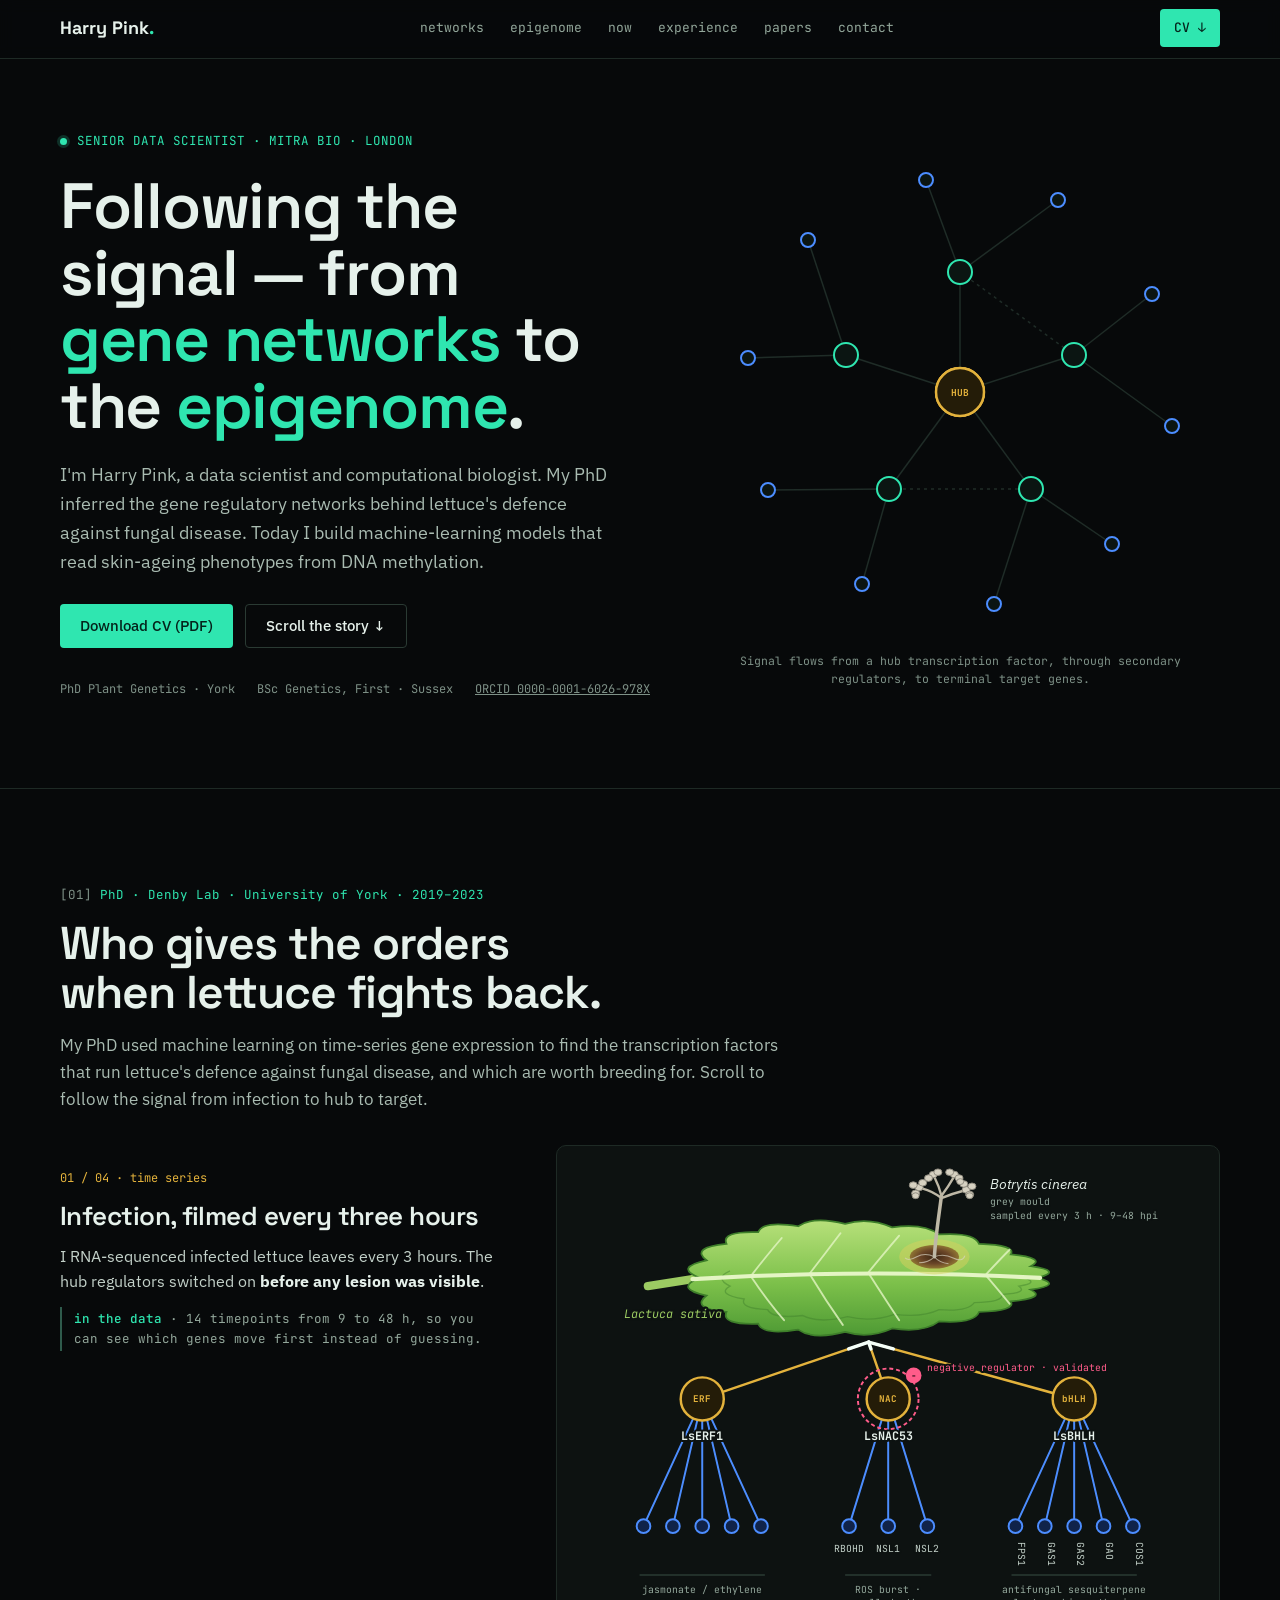
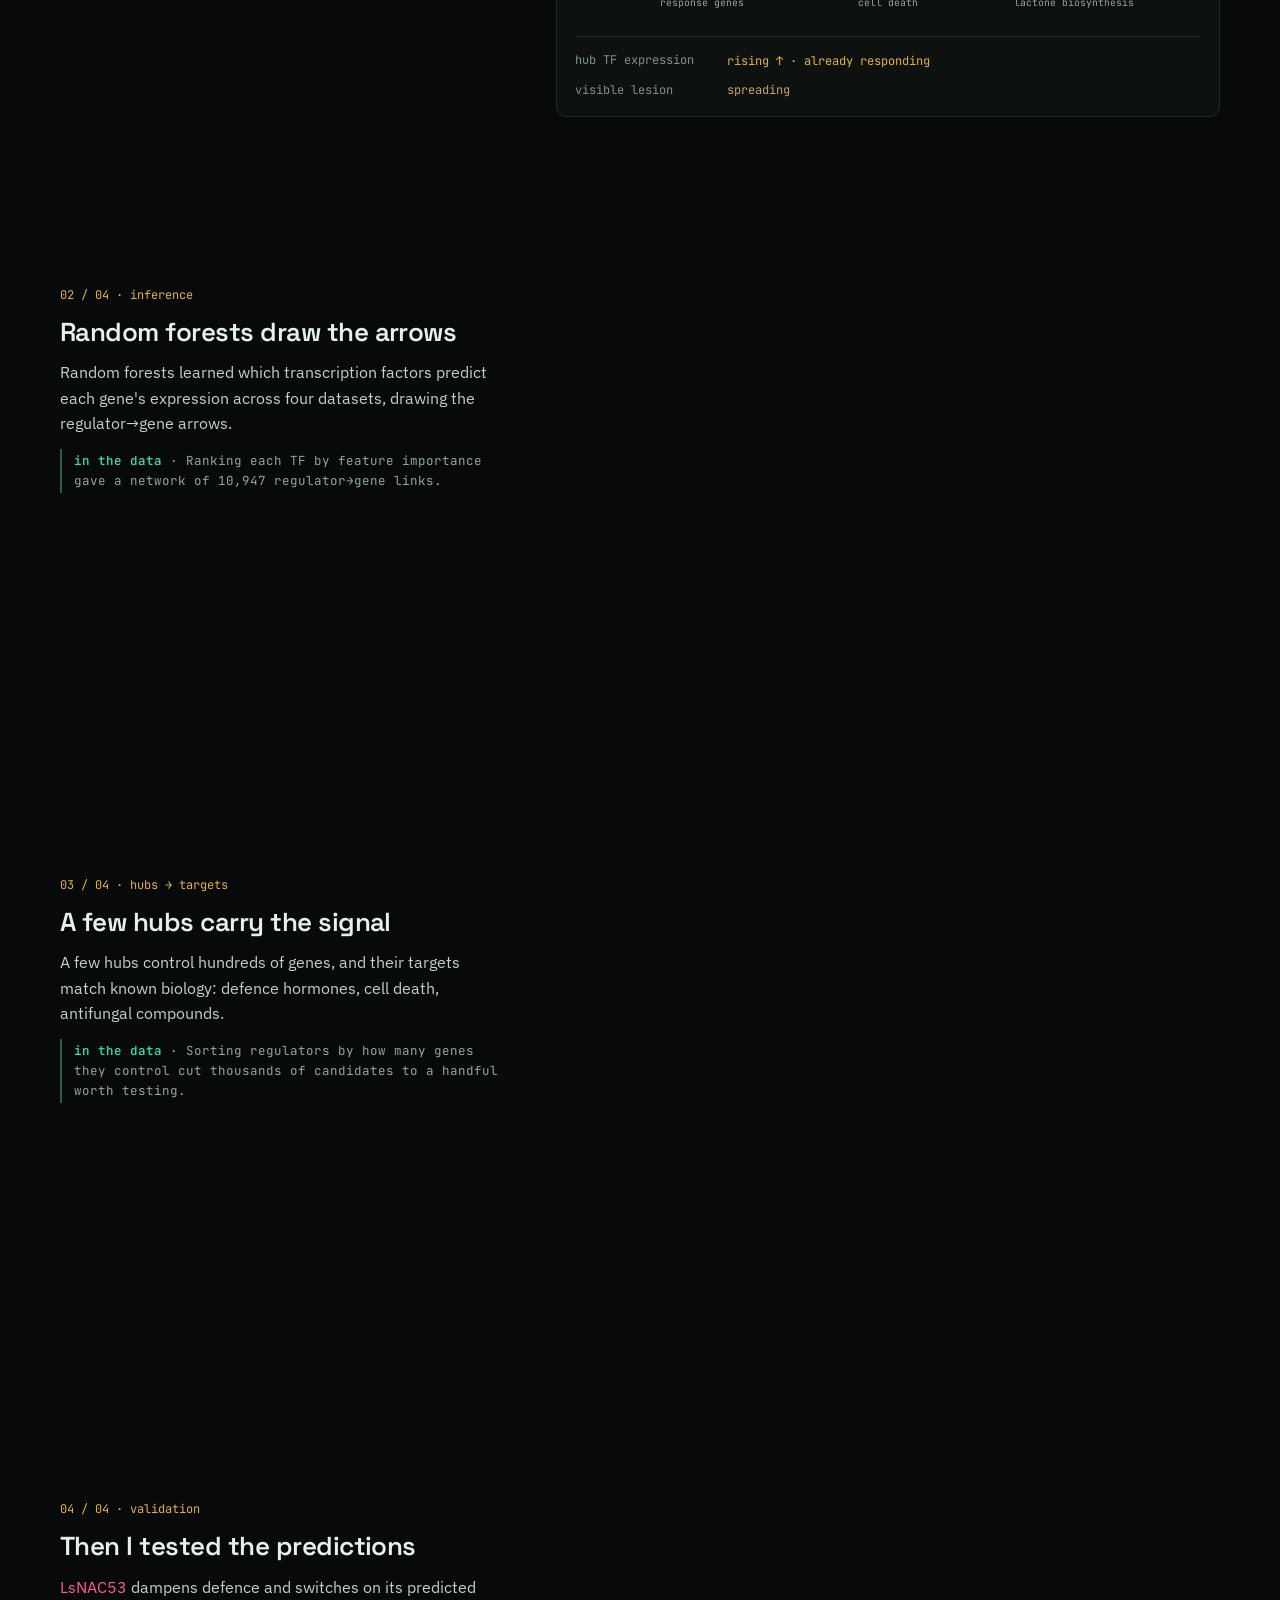
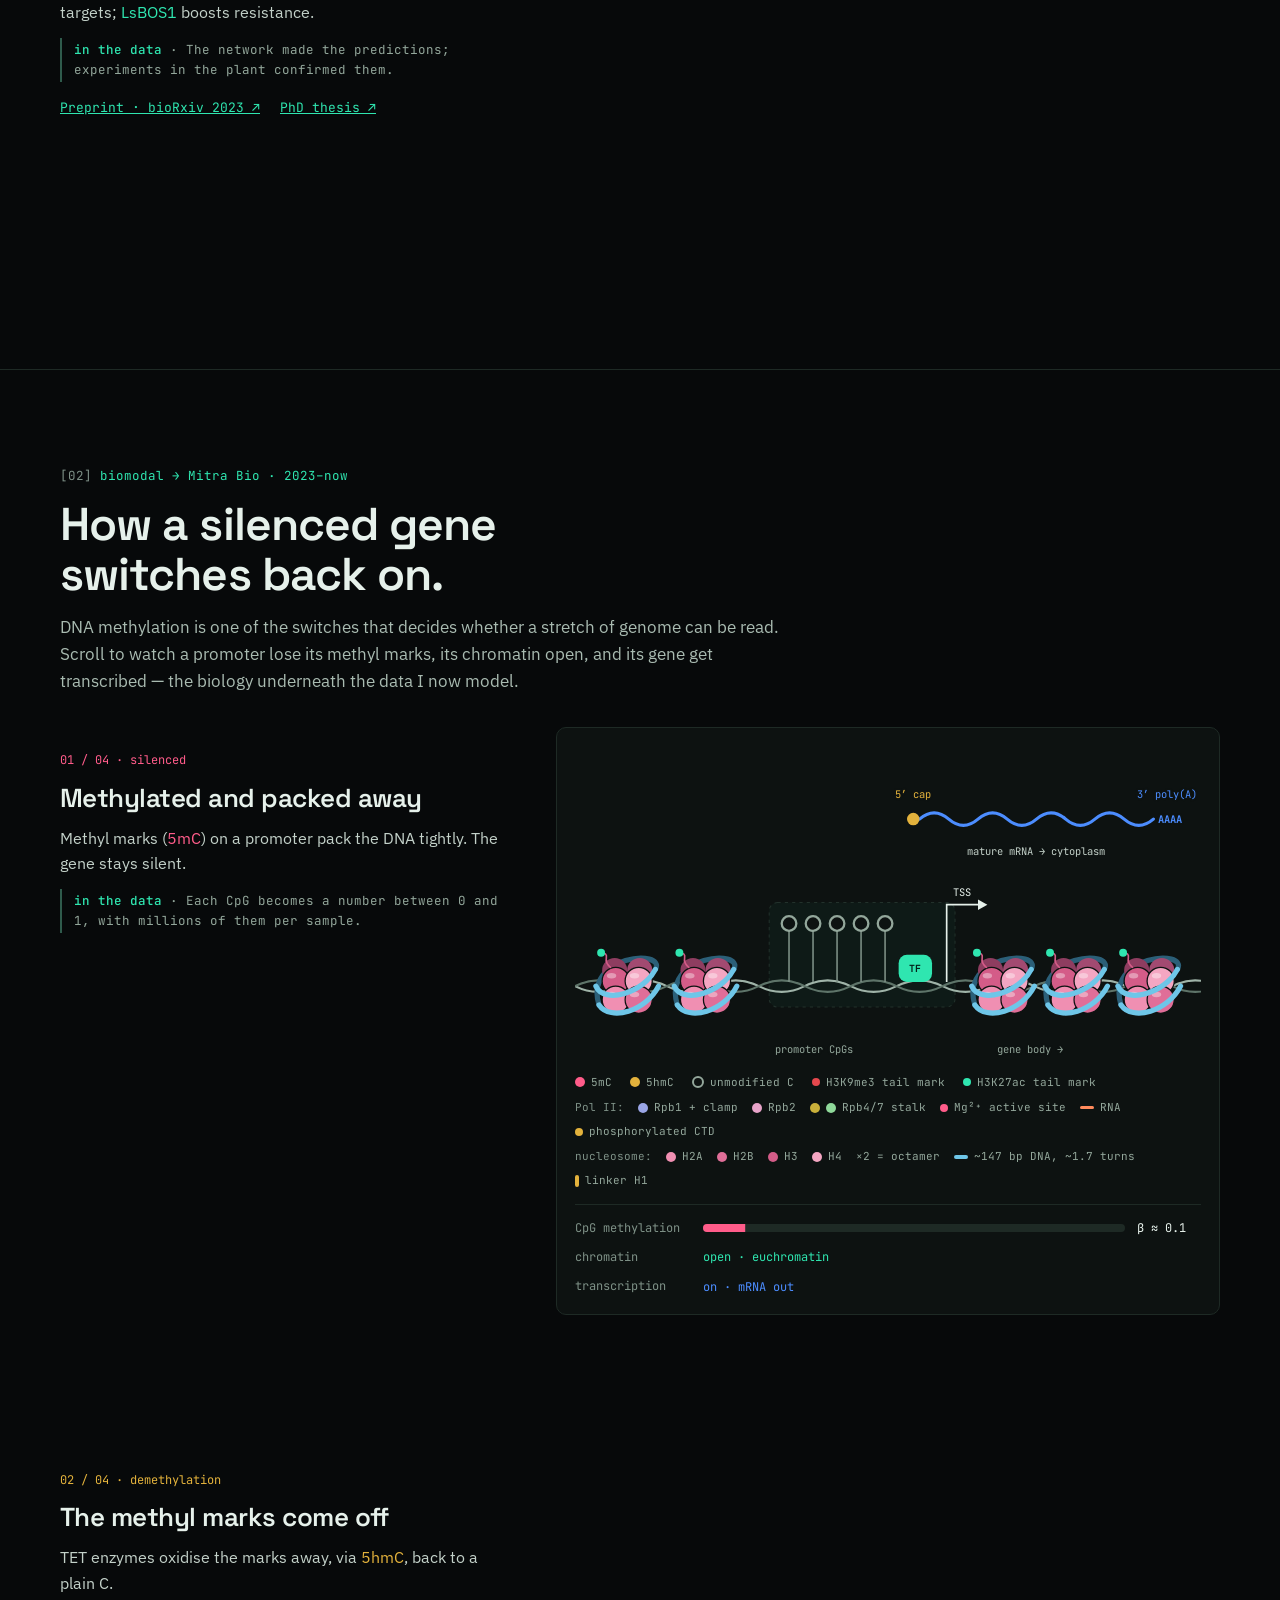
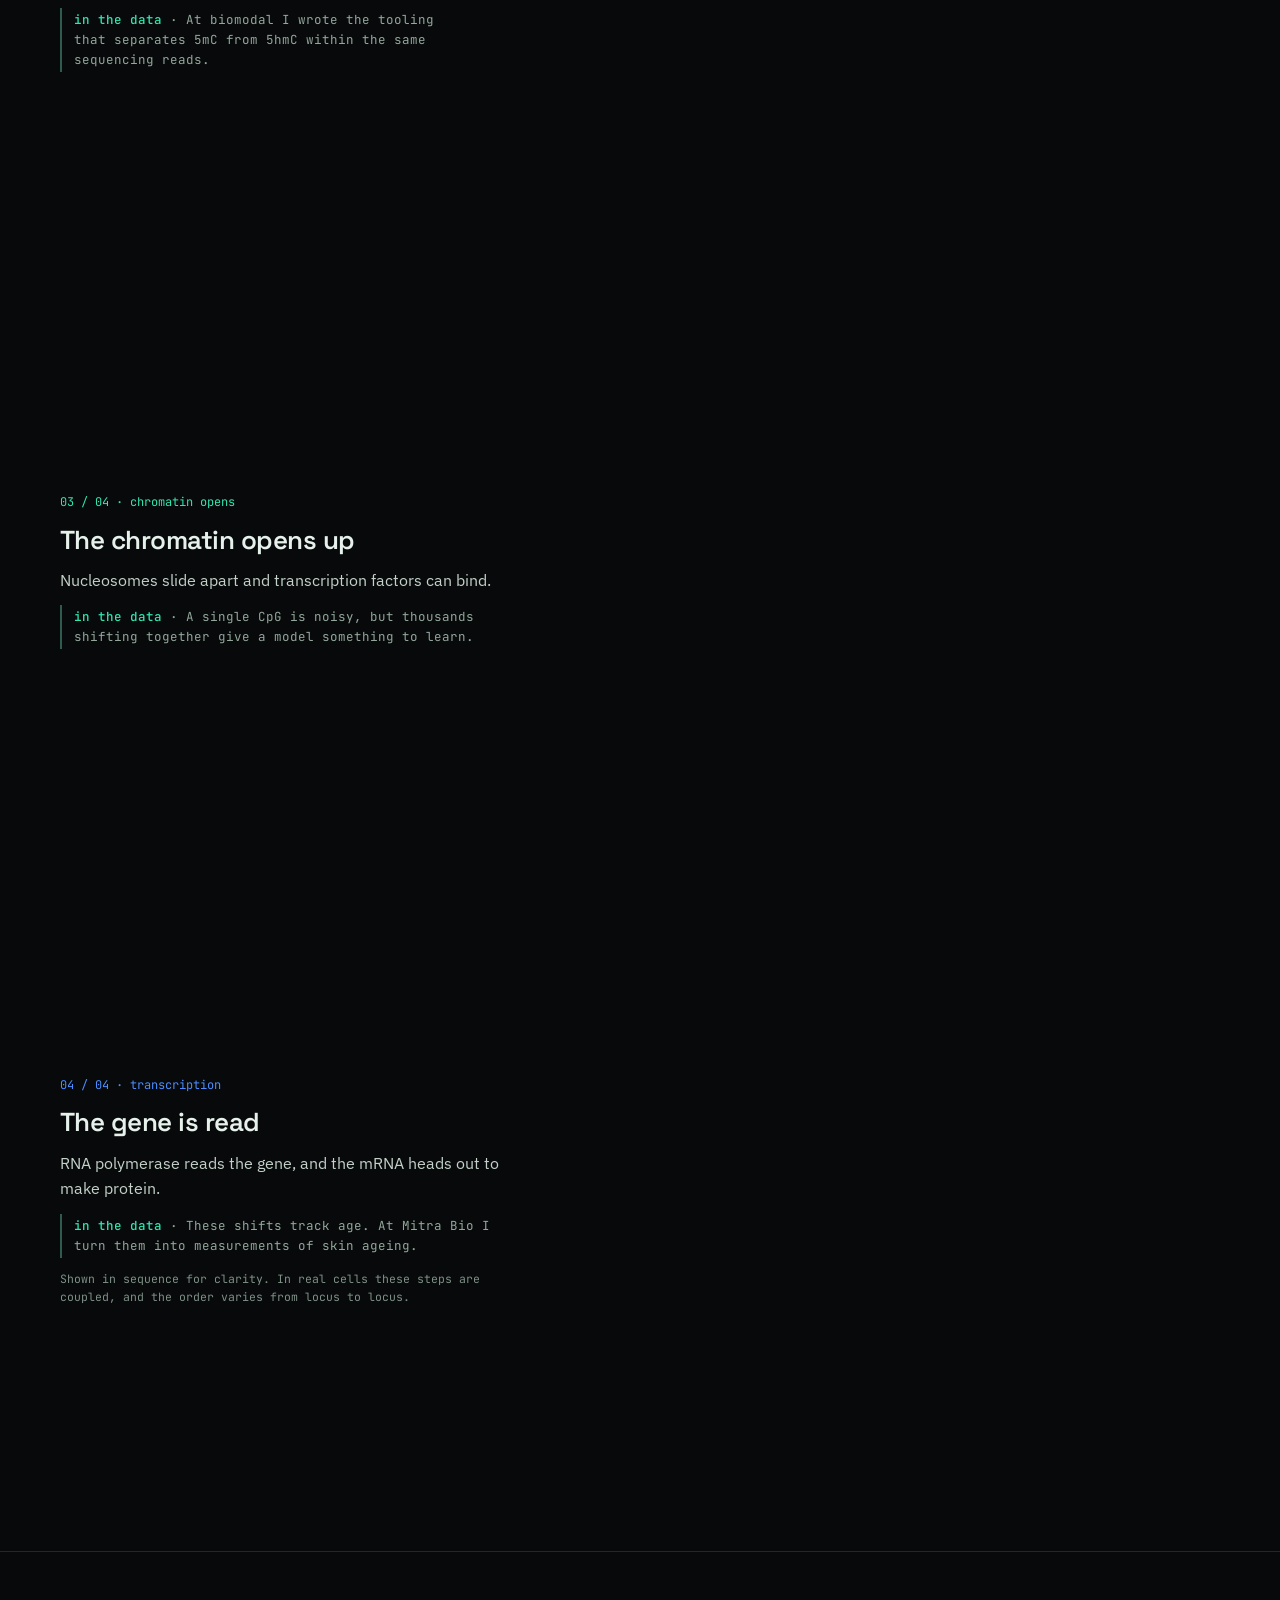
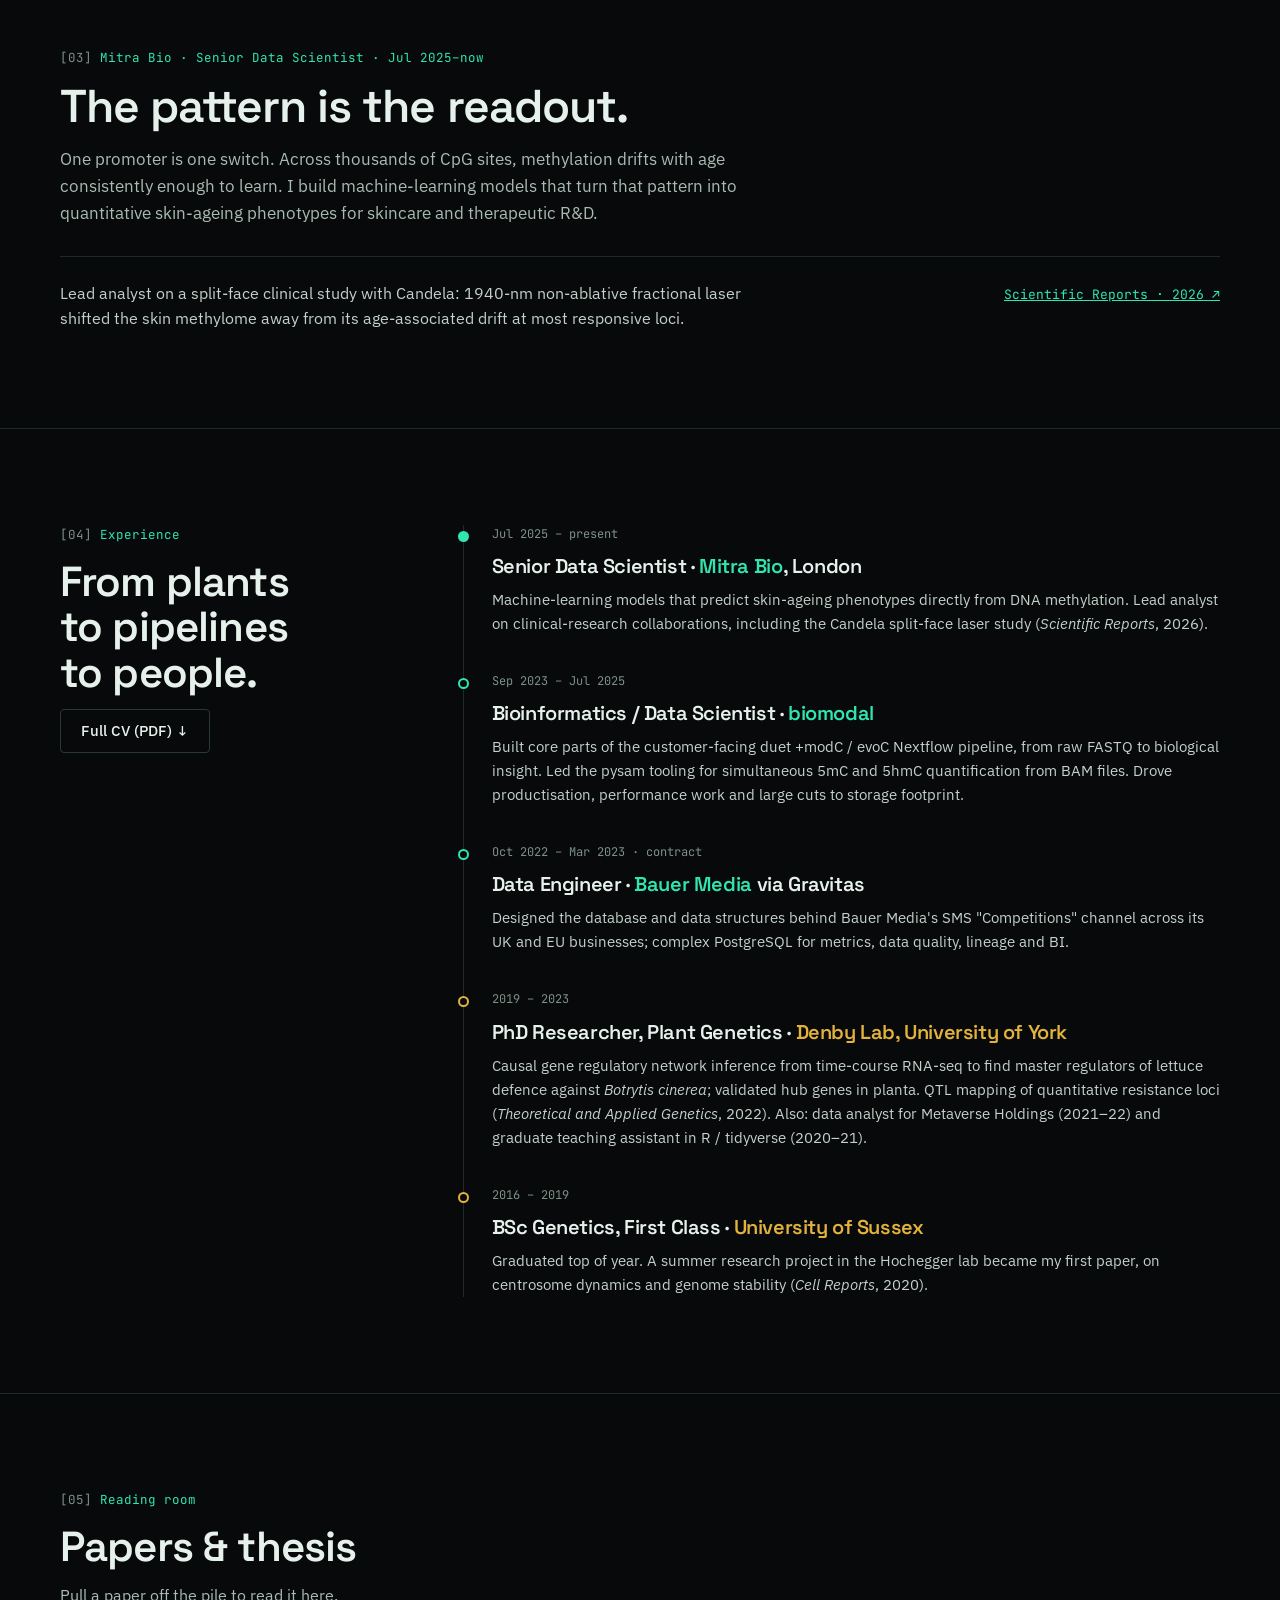
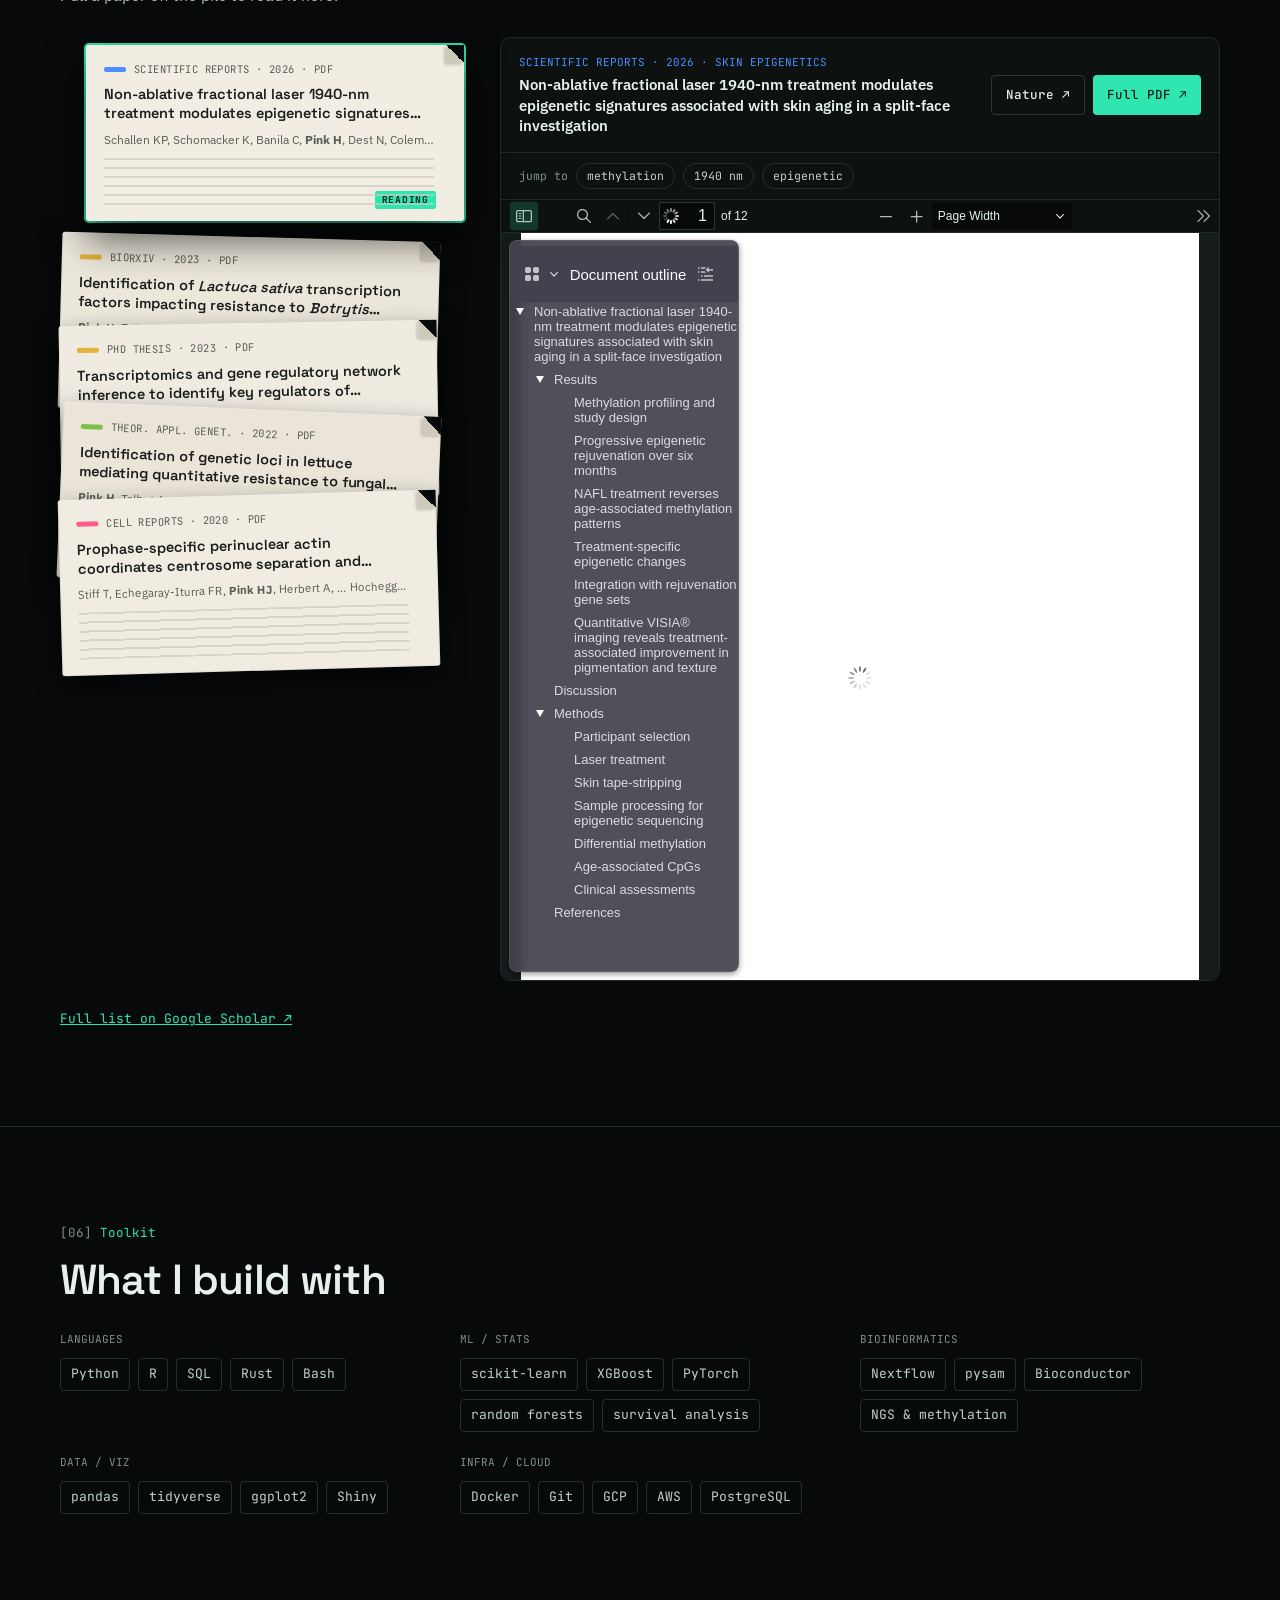
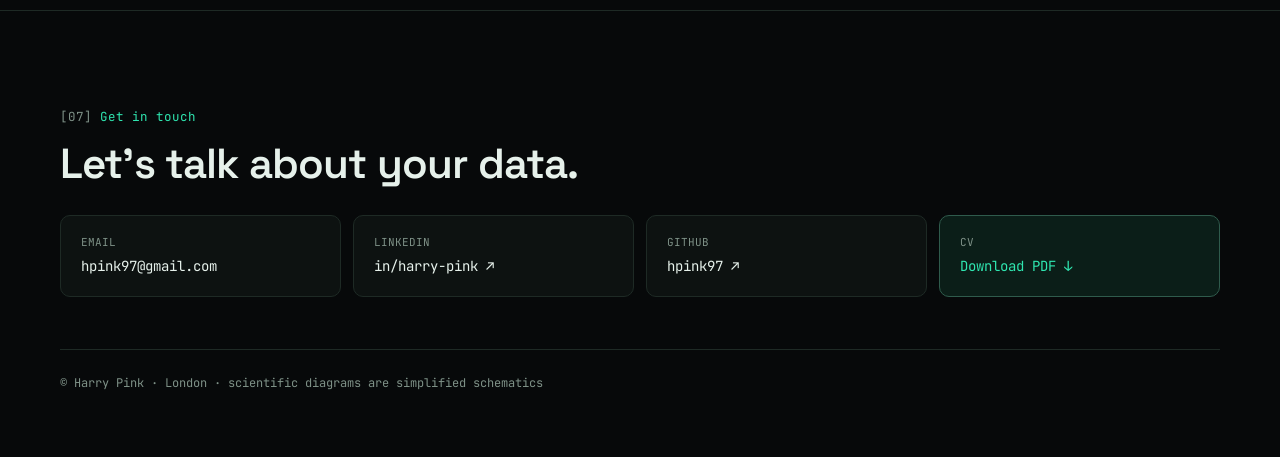
==== index.html @ 44d77330 "Initial site" ====
<!doctype html>
<html lang="en">
<head>
<meta charset="utf-8">
<meta name="viewport" content="width=device-width, initial-scale=1">
<title>Harry Pink — Data Scientist &amp; Computational Biologist</title>
<meta name="description" content="Harry Pink, PhD — data scientist and computational biologist: gene regulatory networks in lettuce defence, and machine learning on DNA methylation for skin ageing.">
<link rel="icon" href="data:image/svg+xml,%3Csvg xmlns='http://www.w3.org/2000/svg' viewBox='0 0 32 32'%3E%3Ccircle cx='16' cy='16' r='9' fill='%23241C08' stroke='%23E3B23C' stroke-width='3'/%3E%3C/svg%3E">
<link rel="preconnect" href="https://fonts.googleapis.com">
<link href="https://fonts.googleapis.com/css2?family=Space+Grotesk:wght@500;600;700&amp;family=IBM+Plex+Sans:ital,wght@0,400;0,500;0,600;1,400&amp;family=JetBrains+Mono:wght@400;500;700&amp;display=swap" rel="stylesheet">
<style>
body{margin:0;background:#07090A}
a{color:#2FE6B0}a:hover{color:#8AF5D5}
.hp{font-family:'IBM Plex Sans',system-ui,-apple-system,'Segoe UI',sans-serif;color:#E6F1EB;background:#07090A;line-height:1.6;overflow-x:clip;-webkit-font-smoothing:antialiased}
.hp h1,.hp h2,.hp h3{font-family:'Space Grotesk','Helvetica Neue',Arial,sans-serif;letter-spacing:-0.02em;text-wrap:balance}
.hp p{text-wrap:pretty}
.mono{font-family:'JetBrains Mono',ui-monospace,Menlo,monospace}
.hp em{font-style:normal;color:#2FE6B0}
.hp a:focus-visible{outline:2px solid #2FE6B0;outline-offset:3px;border-radius:3px}
.btn{display:inline-flex;align-items:center;gap:8px;min-height:44px;padding:0 20px;border-radius:4px;font-size:15px;font-weight:500;text-decoration:none;box-sizing:border-box}
.btn-p{background:#2FE6B0;color:#04231B}.btn-p:hover{background:#6FF0CA;color:#04231B}
.btn-g{border:1px solid #2A3A33;color:#E6F1EB}.btn-g:hover{border-color:#7E9187;color:#E6F1EB}
.navlink{color:#93A79B;text-decoration:none;font-size:13px;padding:10px 4px}
.navlink:hover{color:#2FE6B0}
.t-s{font-family:'JetBrains Mono',ui-monospace,monospace;font-size:10px;fill:#93A79B}
.t-n{font-family:'JetBrains Mono',ui-monospace,monospace;font-size:9.5px;font-weight:700}
.t-s,.t-lab{paint-order:stroke;stroke:#0D1211;stroke-width:4px;stroke-linejoin:round}
.story{display:flex;flex-wrap:wrap;gap:56px;align-items:flex-start}
.steps{flex:1 1 340px;min-width:0}
.stage{flex:1.45 1 520px;min-width:0;position:sticky;top:84px;z-index:2}
.step{min-height:600px;display:flex;flex-direction:column;justify-content:center;gap:12px;max-width:440px}
.step:first-child{min-height:520px;justify-content:flex-start;padding-top:24px}
.step:last-child{min-height:640px}
.ds{margin:0;font-size:12.5px;line-height:1.6;color:#93A79B;border-left:2px solid #2F5B4C;padding:2px 0 2px 12px}
.ds b{color:#2FE6B0;font-weight:500}
.pubcard:hover{border-color:#2F5B4C}
@media (max-width:900px){
  .stage{order:-1;flex-basis:100%;top:58px;background:#07090A;padding-bottom:10px}
  .step{min-height:460px;justify-content:flex-start;padding-top:12px}
  .step:first-child{min-height:460px}
  .plotbox{display:none}
  .navlinks{display:none !important}
}

/* ---- paper pile + reader ---- */
.papers{position:relative;display:flex;flex-wrap:wrap;gap:40px;align-items:flex-start}
.pp-r{position:absolute;opacity:0;width:1px;height:1px;margin:0;pointer-events:none}
.pile{flex:1 1 300px;max-width:400px;min-width:0;display:flex;flex-direction:column;padding:8px 22px 8px 0;box-sizing:border-box}
.sheet{position:relative;z-index:1;display:flex;flex-direction:column;gap:8px;height:176px;box-sizing:border-box;padding:16px 30px 16px 18px;border-radius:3px;cursor:pointer;background:#EEEAE0;background-image:linear-gradient(135deg,rgba(255,255,255,.35),rgba(0,0,0,.04) 60%,rgba(0,0,0,.08));color:#1B1D1A;box-shadow:0 1px 0 rgba(255,255,255,.5) inset,0 10px 24px rgba(0,0,0,.5),inset 0 0 0 1px rgba(0,0,0,.06);transform:rotate(var(--rot,0deg));transition:transform .4s cubic-bezier(.2,.8,.2,1),box-shadow .4s,margin-top .4s cubic-bezier(.2,.8,.2,1)}
.sheet::after{content:"";position:absolute;top:0;right:0;width:18px;height:18px;background:linear-gradient(225deg,#07090A 50%,#CFC9BA 50%);border-bottom-left-radius:3px;box-shadow:-2px 2px 3px rgba(0,0,0,.18)}
.sheet::before{content:"READING";position:absolute;right:28px;bottom:12px;font:700 9.5px/1 'JetBrains Mono',ui-monospace,monospace;letter-spacing:.08em;color:#04231B;background:#2FE6B0;padding:4px 7px;border-radius:2px;opacity:0;transform:translateY(4px);transition:opacity .3s,transform .3s}
.sheet+.sheet{margin-top:-90px}
.sheet:nth-child(1){--rot:-2.2deg;background:#F1EDE3}
.sheet:nth-child(2){--rot:1.6deg;background:#ECE7DB}
.sheet:nth-child(3){--rot:-1deg;background:#EFEBE1}
.sheet:nth-child(4){--rot:2.4deg;background:#EAE5D8}
.sheet:nth-child(5){--rot:-1.6deg;background:#F0ECE2}
.sheet:hover{transform:rotate(var(--rot,0deg)) translate(8px,-6px);box-shadow:0 16px 32px rgba(0,0,0,.6),inset 0 0 0 1px rgba(0,0,0,.06)}
.sheet-j{display:flex;align-items:center;gap:8px;font-size:10.5px;letter-spacing:.04em;color:#5A5E55}
.sheet-j i{width:22px;height:5px;border-radius:2px;display:inline-block}
.sheet-t{font-family:'Space Grotesk','Helvetica Neue',Arial,sans-serif;font-weight:600;font-size:14.5px;line-height:1.3;display:-webkit-box;-webkit-line-clamp:2;-webkit-box-orient:vertical;overflow:hidden}
.sheet-a{font-size:11.5px;color:#5A5E55;white-space:nowrap;overflow:hidden;text-overflow:ellipsis}
.sheet-lines{flex:1 1 auto;background:repeating-linear-gradient(180deg,#CFCABD 0 2px,transparent 2px 9px);opacity:.7;border-radius:1px}
#pp1:checked~.pile label[for=pp1],#pp2:checked~.pile label[for=pp2],#pp3:checked~.pile label[for=pp3],#pp4:checked~.pile label[for=pp4],#pp5:checked~.pile label[for=pp5],.papers:not(:has(.pp-r:checked)) label[for=pp1]{z-index:2;transform:translateX(26px) rotate(0deg);box-shadow:0 18px 40px rgba(0,0,0,.65),0 0 0 2px #2FE6B0}
#pp1:checked~.pile label[for=pp1]+.sheet,#pp2:checked~.pile label[for=pp2]+.sheet,#pp3:checked~.pile label[for=pp3]+.sheet,#pp4:checked~.pile label[for=pp4]+.sheet,.papers:not(:has(.pp-r:checked)) label[for=pp1]+.sheet{margin-top:16px}
#pp1:checked~.pile label[for=pp1]::before,#pp2:checked~.pile label[for=pp2]::before,#pp3:checked~.pile label[for=pp3]::before,#pp4:checked~.pile label[for=pp4]::before,#pp5:checked~.pile label[for=pp5]::before,.papers:not(:has(.pp-r:checked)) label[for=pp1]::before{opacity:1;transform:none}
#pp1:focus-visible~.pile label[for=pp1],#pp2:focus-visible~.pile label[for=pp2],#pp3:focus-visible~.pile label[for=pp3],#pp4:focus-visible~.pile label[for=pp4],#pp5:focus-visible~.pile label[for=pp5]{outline:3px solid #2FE6B0;outline-offset:4px}
.viewer{flex:2 1 520px;min-width:0}
.v{display:none;border:1px solid #1E2A25;border-radius:10px;background:#0D1211;overflow:hidden}
.v1{display:block}
.papers:has(.pp-r:checked) .v1{display:none}
#pp1:checked~.viewer .v1,#pp2:checked~.viewer .v2,#pp3:checked~.viewer .v3,#pp4:checked~.viewer .v4,#pp5:checked~.viewer .v5{display:block;animation:vin .35s ease-out}
@keyframes vin{from{opacity:0;transform:translateY(8px)}to{opacity:1;transform:none}}
.v-bar{display:flex;flex-wrap:wrap;justify-content:space-between;align-items:center;gap:12px 20px;padding:16px 18px;border-bottom:1px solid #1E2A25}
.v-meta{display:flex;flex-direction:column;gap:4px;min-width:0;flex:1 1 300px}
.v-title{font-size:15px;font-weight:600;line-height:1.35;color:#E6F1EB}
.v-btns{display:flex;flex-wrap:wrap;gap:8px}
.v-btns .btn{min-height:40px;font-size:12.5px;padding:0 14px}
.v-body{padding:0;background:#161C1A;min-height:420px;box-sizing:border-box}
.v-body iframe{display:block;width:100%;height:780px;border:0;background:#161C1A}
.v-find{display:flex;flex-wrap:wrap;align-items:center;gap:6px 8px;padding:10px 18px;border-bottom:1px solid #1E2A25;font-size:11.5px;color:#7E9187}
.v-find a{color:#C3D1C9;text-decoration:none;border:1px solid #22312B;border-radius:999px;padding:3px 10px}
.v-find a:hover{color:#2FE6B0;border-color:#2F5B4C}
.v-cover{max-width:620px;margin:0 auto;background:#EEEAE0;color:#1B1D1A;border-radius:4px;padding:40px 44px;display:flex;flex-direction:column;gap:14px;box-shadow:0 12px 30px rgba(0,0,0,.5);box-sizing:border-box;min-height:460px}
.v-ctitle{font-family:'Space Grotesk','Helvetica Neue',Arial,sans-serif;font-weight:600;font-size:24px;line-height:1.25;letter-spacing:-.01em}
.v-rule{height:1px;background:#CFCABD;margin:6px 0}
@media (max-width:900px){.pile{max-width:none;padding-right:26px}.v-body iframe{height:600px}.v-cover{padding:26px 22px;min-height:0}}

/* ---- always-on (time-based) hero network ---- */
@keyframes hp1{0%{stroke-dashoffset:.16;opacity:1}34%{stroke-dashoffset:-1;opacity:1}35%,100%{stroke-dashoffset:-1;opacity:0}}
@keyframes hp2{0%,33%{stroke-dashoffset:.16;opacity:0}35%{opacity:1}68%{stroke-dashoffset:-1;opacity:1}69%,100%{stroke-dashoffset:-1;opacity:0}}
@keyframes hm{0%,28%{fill:#0B1512}36%{fill:#2FE6B0}62%,100%{fill:#0B1512}}
@keyframes hl{0%,62%{fill:#0B1512}70%{fill:#4C8DFF}92%,100%{fill:#0B1512}}
@keyframes breath{0%{transform:scale(1);opacity:.7}30%{transform:scale(2.1);opacity:0}100%{transform:scale(2.1);opacity:0}}
@keyframes travel{0%{stroke-dashoffset:.12}100%{stroke-dashoffset:-1}}
@keyframes fall{0%{transform:translate(0,0);opacity:0}12%{opacity:1}82%{opacity:1}100%{transform:translate(-14px,52px);opacity:0}}
@keyframes les{from{transform:scale(0)}to{transform:scale(1)}}
.hp1{stroke-dasharray:.16 2;opacity:0;animation:hp1 3.6s linear infinite}
.hp2{stroke-dasharray:.16 2;opacity:0;animation:hp2 3.6s linear infinite}
.hm{animation:hm 3.6s ease-out infinite}
.hl{animation:hl 3.6s ease-out infinite}
.breath{transform-box:fill-box;transform-origin:center;animation:breath 3.6s ease-out infinite}
.pulse{stroke-dasharray:.12 2;animation:travel 2.4s linear infinite}
.spore{animation:fall 3.6s ease-in infinite}

/* ---- scroll-driven chapters (base state = the finished picture) ---- */
.grn-sec{view-timeline-name:--grn}
.epi-sec{view-timeline-name:--epi}
@keyframes draw{from{stroke-dashoffset:1}to{stroke-dashoffset:0}}
@keyframes lit{from{opacity:.13}to{opacity:1}}
@keyframes fin{from{opacity:0}to{opacity:1}}
@keyframes fout{from{opacity:1}to{opacity:0}}
@keyframes grow{from{transform:scaleX(0)}to{transform:scaleX(1)}}
@keyframes cover{from{transform:translateX(-500px)}to{transform:translateX(0)}}
@keyframes cur{from{transform:translateX(0)}to{transform:translateX(500px)}}
@keyframes demeth{0%{fill:#FF5C8A;stroke:#FF5C8A}50%{fill:#E3B23C;stroke:#E3B23C}100%{fill:#0D1211;stroke:#93A79B}}
@keyframes n1{from{transform:translate(120px,-12px)}to{transform:translate(0,0)}}
@keyframes n2{from{transform:translate(85px,14px)}to{transform:translate(0,0)}}
@keyframes n3{from{transform:translate(-160px,-12px)}to{transform:translate(0,0)}}
@keyframes n4{from{transform:translate(-190px,14px)}to{transform:translate(0,0)}}
@keyframes n5{from{transform:translate(-220px,-12px)}to{transform:translate(0,0)}}
@keyframes dock{from{transform:translateY(-70px);opacity:0}to{transform:translateY(0);opacity:1}}
@keyframes tet{0%{opacity:0;transform:translateX(0)}12%{opacity:1}88%{opacity:1}100%{opacity:0;transform:translateX(110px)}}
@keyframes pol{0%{opacity:0;transform:translateX(0)}6%{opacity:1}94%{opacity:1}100%{opacity:0;transform:translateX(170px)}}
@keyframes nasc{0%{stroke-dashoffset:1;opacity:1}94%{stroke-dashoffset:0;opacity:1}100%{stroke-dashoffset:0;opacity:0}}
@keyframes fadeup{from{opacity:0;transform:translateY(40px)}to{opacity:1;transform:translateY(0)}}
@keyframes beta{from{transform:scaleX(.9)}to{transform:scaleX(.1)}}
@keyframes rise{from{opacity:0;transform:translateY(28px)}to{opacity:1;transform:translateY(0)}}
@keyframes prog{from{transform:scaleX(0)}to{transform:scaleX(1)}}
.tet0,.pol0,.nasc0{opacity:0}
.mk-closed{opacity:0}
.prog{transform:scaleX(0);transform-origin:left}
.fbox{transform-box:fill-box;transform-origin:left center}

@supports (animation-timeline: view()){
  .g,.e{animation-duration:auto;animation-timing-function:linear;animation-fill-mode:both}
  .g{animation-timeline:--grn}
  .e{animation-timeline:--epi}
  .draw{animation-name:draw}.lit{animation-name:lit}.fin{animation-name:fin}.fout{animation-name:fout}
  .grow{animation-name:grow}.cover{animation-name:cover}.cur{animation-name:cur}
  .demeth{animation-name:demeth}.dock{animation-name:dock}.tet{animation-name:tet}
  .pol{animation-name:pol}.nasc{animation-name:nasc}.fadeup{animation-name:fadeup}.beta{animation-name:beta}
  .n1{animation-name:n1}.n2{animation-name:n2}.n3{animation-name:n3}.n4{animation-name:n4}.n5{animation-name:n5}
  .r-all{animation-range:contain 0% contain 100%}
  .r-stim{animation-range:contain 0% contain 6%}
  .r-les{animation-range:contain 22% contain 40%}
  .lesion{animation-name:les}
  .r-e0{animation-range:contain 2% contain 12%}
  .r-hub{animation-range:contain 8% contain 18%}
  .r-hx0{animation-range:contain 8% contain 12%}
  .r-hx1{animation-range:contain 10% contain 14%}
  .r-lv0{animation-range:contain 22% contain 26%}
  .r-lv1{animation-range:contain 24% contain 28%}
  .r-deg{animation-range:contain 28% contain 44%}
  .r-tg{animation-range:contain 46% contain 60%}
  .r-tgt{animation-range:contain 54% contain 64%}
  .r-lab{animation-range:contain 58% contain 68%}
  .r-pulse{animation-range:contain 62% contain 70%}
  .r-ring{animation-range:contain 80% contain 94%}
  .q-c0{animation-range:contain 24% contain 32%}
  .q-c1{animation-range:contain 28% contain 36%}
  .q-c2{animation-range:contain 32% contain 40%}
  .q-c3{animation-range:contain 36% contain 44%}
  .q-c4{animation-range:contain 40% contain 48%}
  .q-tet{animation-range:contain 22% contain 48%}
  .q-beta{animation-range:contain 24% contain 48%}
  .q-bhi{animation-range:contain 40% contain 46%}
  .q-blo{animation-range:contain 44% contain 50%}
  .q-mk{animation-range:contain 48% contain 56%}
  .q-mk2{animation-range:contain 56% contain 64%}
  .q-open{animation-range:contain 50% contain 64%}
  .q-chc{animation-range:contain 52% contain 58%}
  .q-cho{animation-range:contain 56% contain 62%}
  .q-tf{animation-range:contain 60% contain 68%}
  .q-pol{animation-range:contain 70% contain 92%}
  .q-txoff{animation-range:contain 70% contain 74%}
  .q-txon{animation-range:contain 72% contain 78%}
  .q-mrna{animation-range:contain 90% contain 100%}
  .rv{animation:rise ease-out both;animation-timeline:view();animation-range:entry 0% entry 70%}
  .prog{animation:prog linear both;animation-timeline:scroll(root)}
}
@media (prefers-reduced-motion: reduce){
  .g,.e,.rv,.prog,.hp1,.hp2,.hm,.hl,.breath,.pulse,.spore,.v{animation:none !important}
  .sheet{transition:none}
}
</style>
<style>html{scroll-behavior:smooth}@media (prefers-reduced-motion: reduce){html{scroll-behavior:auto}}</style>
</head>
<body>

<div class="hp" style="min-height: 100%">

<!-- ================= NAV ================= -->
<nav style="position: sticky; top: 0; z-index: 20; background: rgba(7,9,10,0.9); backdrop-filter: blur(8px); border-bottom: 1px solid #1E2A25">
<div style="max-width: 1160px; margin: 0 auto; padding: 0 24px; height: 56px; display: flex; align-items: center; justify-content: space-between; gap: 16px">
<a href="#top" style="font-family: 'Space Grotesk', sans-serif; font-weight: 700; font-size: 18px; color: #E6F1EB; text-decoration: none">Harry Pink<span style="color: #2FE6B0">.</span></a>
<div class="navlinks mono" style="display: flex; align-items: center; gap: 18px">
<a class="navlink" href="#grn">networks</a>
<a class="navlink" href="#epi">epigenome</a>
<a class="navlink" href="#now">now</a>
<a class="navlink" href="#experience">experience</a>
<a class="navlink" href="#papers">papers</a>
<a class="navlink" href="#contact">contact</a>
</div>
<a class="btn btn-p mono" href="Harry_Pink_CV.pdf" download="Harry_Pink_CV.pdf"  style="min-height: 38px; padding: 0 14px; font-size: 13px">CV ↓</a>
</div>
<div class="prog" style="height: 2px; background: #2FE6B0"></div>
</nav>

<!-- ================= HERO ================= -->
<header id="top" style="max-width: 1160px; margin: 0 auto; padding: 72px 24px 88px; display: flex; flex-wrap: wrap; gap: 48px; align-items: center">
<div style="flex: 1 1 440px; min-width: 0; display: flex; flex-direction: column; gap: 22px">
<p class="mono" style="margin: 0; font-size: 12.5px; color: #2FE6B0; display: flex; align-items: center; gap: 10px"><span style="width: 7px; height: 7px; border-radius: 50%; background: #2FE6B0; box-shadow: 0 0 0 3px rgba(47,230,176,0.18)"></span>SENIOR DATA SCIENTIST · MITRA BIO · LONDON</p>
<h1 style="margin: 0; font-size: clamp(38px, 5.6vw, 64px); line-height: 1.04; font-weight: 600">Following the signal — from <em>gene networks</em> to the <em>epigenome</em>.</h1>
<p style="margin: 0; font-size: 18px; color: #A9BBB1; max-width: 50ch">I'm Harry Pink, a data scientist and computational biologist. My PhD inferred the gene regulatory networks behind lettuce's defence against fungal disease. Today I build machine-learning models that read skin-ageing phenotypes from DNA methylation.</p>
<div style="display: flex; flex-wrap: wrap; gap: 12px; padding-top: 6px">
<a class="btn btn-p" href="Harry_Pink_CV.pdf" download="Harry_Pink_CV.pdf" target="_blank">Download CV (PDF)</a>
<a class="btn btn-g" href="#grn">Scroll the story ↓</a>
</div>
<div class="mono" style="display: flex; flex-wrap: wrap; gap: 8px 22px; font-size: 12px; color: #7E9187; padding-top: 10px">
<span>PhD Plant Genetics · York</span>
<span>BSc Genetics, First · Sussex</span>
<a href="https://orcid.org/0000-0001-6026-978X" target="_blank" rel="noopener" style="color: #7E9187">ORCID 0000-0001-6026-978X</a>
</div>
</div>
<figure class="hero-net" style="flex: 1 1 420px; min-width: 0; max-width: 520px; margin: 0 auto; display: flex; flex-direction: column; gap: 10px">
<svg viewBox="0 0 520 500" width="100%" role="img" aria-label="Animated gene regulatory network: pulses travel from a central hub transcription factor through five secondary regulators to ten terminal target genes" style="display: block; height: auto">
<g fill="none" stroke="#1F2C27" stroke-width="1.5">
<path d="M 260 250 L 260 130"></path><path d="M 260 250 L 374 213"></path><path d="M 260 250 L 331 347"></path><path d="M 260 250 L 189 347"></path><path d="M 260 250 L 146 213"></path>
<path d="M 260 130 L 226 38"></path><path d="M 260 130 L 358 58"></path>
<path d="M 374 213 L 452 152"></path><path d="M 374 213 L 472 284"></path>
<path d="M 331 347 L 412 402"></path><path d="M 331 347 L 294 462"></path>
<path d="M 189 347 L 162 442"></path><path d="M 189 347 L 68 348"></path>
<path d="M 146 213 L 48 216"></path><path d="M 146 213 L 108 98"></path>
<path d="M 260 130 L 374 213" stroke-dasharray="3 4"></path><path d="M 189 347 L 331 347" stroke-dasharray="3 4"></path>
</g>
<g fill="none" stroke-width="3" stroke-linecap="round">
<path class="hp1" pathLength="1" stroke="#E3B23C" d="M 260 250 L 260 130" style="animation-delay: 0s"></path>
<path class="hp1" pathLength="1" stroke="#E3B23C" d="M 260 250 L 374 213" style="animation-delay: -2.88s"></path>
<path class="hp1" pathLength="1" stroke="#E3B23C" d="M 260 250 L 331 347" style="animation-delay: -2.16s"></path>
<path class="hp1" pathLength="1" stroke="#E3B23C" d="M 260 250 L 189 347" style="animation-delay: -1.44s"></path>
<path class="hp1" pathLength="1" stroke="#E3B23C" d="M 260 250 L 146 213" style="animation-delay: -0.72s"></path>
<path class="hp2" pathLength="1" stroke="#2FE6B0" d="M 260 130 L 226 38" style="animation-delay: 0s"></path>
<path class="hp2" pathLength="1" stroke="#2FE6B0" d="M 260 130 L 358 58" style="animation-delay: 0s"></path>
<path class="hp2" pathLength="1" stroke="#2FE6B0" d="M 374 213 L 452 152" style="animation-delay: -2.88s"></path>
<path class="hp2" pathLength="1" stroke="#2FE6B0" d="M 374 213 L 472 284" style="animation-delay: -2.88s"></path>
<path class="hp2" pathLength="1" stroke="#2FE6B0" d="M 331 347 L 412 402" style="animation-delay: -2.16s"></path>
<path class="hp2" pathLength="1" stroke="#2FE6B0" d="M 331 347 L 294 462" style="animation-delay: -2.16s"></path>
<path class="hp2" pathLength="1" stroke="#2FE6B0" d="M 189 347 L 162 442" style="animation-delay: -1.44s"></path>
<path class="hp2" pathLength="1" stroke="#2FE6B0" d="M 189 347 L 68 348" style="animation-delay: -1.44s"></path>
<path class="hp2" pathLength="1" stroke="#2FE6B0" d="M 146 213 L 48 216" style="animation-delay: -0.72s"></path>
<path class="hp2" pathLength="1" stroke="#2FE6B0" d="M 146 213 L 108 98" style="animation-delay: -0.72s"></path>
</g>
<g stroke="#4C8DFF" stroke-width="2" fill="#0B1512">
<circle class="hl" cx="226" cy="38" r="7" style="animation-delay: 0s"></circle><circle class="hl" cx="358" cy="58" r="7" style="animation-delay: 0s"></circle>
<circle class="hl" cx="452" cy="152" r="7" style="animation-delay: -2.88s"></circle><circle class="hl" cx="472" cy="284" r="7" style="animation-delay: -2.88s"></circle>
<circle class="hl" cx="412" cy="402" r="7" style="animation-delay: -2.16s"></circle><circle class="hl" cx="294" cy="462" r="7" style="animation-delay: -2.16s"></circle>
<circle class="hl" cx="162" cy="442" r="7" style="animation-delay: -1.44s"></circle><circle class="hl" cx="68" cy="348" r="7" style="animation-delay: -1.44s"></circle>
<circle class="hl" cx="48" cy="216" r="7" style="animation-delay: -0.72s"></circle><circle class="hl" cx="108" cy="98" r="7" style="animation-delay: -0.72s"></circle>
</g>
<g stroke="#2FE6B0" stroke-width="2" fill="#0B1512">
<circle class="hm" cx="260" cy="130" r="12" style="animation-delay: 0s"></circle>
<circle class="hm" cx="374" cy="213" r="12" style="animation-delay: -2.88s"></circle>
<circle class="hm" cx="331" cy="347" r="12" style="animation-delay: -2.16s"></circle>
<circle class="hm" cx="189" cy="347" r="12" style="animation-delay: -1.44s"></circle>
<circle class="hm" cx="146" cy="213" r="12" style="animation-delay: -0.72s"></circle>
</g>
<circle class="breath" cx="260" cy="250" r="24" fill="none" stroke="#E3B23C" stroke-width="2"></circle>
<circle class="breath" cx="260" cy="250" r="24" fill="none" stroke="#E3B23C" stroke-width="2" style="animation-delay: -1.8s"></circle>
<circle cx="260" cy="250" r="24" fill="#241C08" stroke="#E3B23C" stroke-width="2.5"></circle>
<text x="260" y="254" text-anchor="middle" class="t-n" fill="#E3B23C">HUB</text>
</svg>
<figcaption class="mono" style="font-size: 11.5px; color: #7E9187; text-align: center; line-height: 1.6">Signal flows from a hub transcription factor, through secondary regulators, to terminal target genes.</figcaption>
</figure>
</header>

<!-- ================= CHAPTER 01 · GRN ================= -->
<section id="grn" style="border-top: 1px solid #1E2A25; padding: 96px 0 40px">
<div style="max-width: 1160px; margin: 0 auto; padding: 0 24px">
<div style="display: flex; flex-direction: column; gap: 14px; max-width: 720px; padding-bottom: 32px">
<p class="mono" style="margin: 0; font-size: 12.5px; color: #2FE6B0"><span style="color: #7E9187">[01]</span> PhD · Denby Lab · University of York · 2019–2023</p>
<h2 style="margin: 0; font-size: clamp(30px, 4vw, 46px); line-height: 1.08; font-weight: 600">Who gives the orders when lettuce fights back.</h2>
<p style="margin: 0; font-size: 17px; color: #A9BBB1">My PhD used machine learning on time-series gene expression to find the transcription factors that run lettuce's defence against fungal disease, and which are worth breeding for. Scroll to follow the signal from infection to hub to target.</p>
</div>
<div class="grn-sec story">
<div class="steps">
<div class="step">
<p class="mono" style="margin: 0; font-size: 12px; color: #E3B23C">01 / 04 · time series</p>
<h3 style="margin: 0; font-size: 26px; line-height: 1.2; font-weight: 600">Infection, filmed every three hours</h3>
<p style="margin: 0; font-size: 16px; color: #C3D1C9">I RNA-sequenced infected lettuce leaves every 3 hours. The hub regulators switched on <b style="color: #E6F1EB">before any lesion was visible</b>.</p>
<p class="ds mono"><b>in the data</b> · 14 timepoints from 9 to 48 h, so you can see which genes move first instead of guessing.</p>
</div>
<div class="step">
<p class="mono" style="margin: 0; font-size: 12px; color: #E3B23C">02 / 04 · inference</p>
<h3 style="margin: 0; font-size: 26px; line-height: 1.2; font-weight: 600">Random forests draw the arrows</h3>
<p style="margin: 0; font-size: 16px; color: #C3D1C9">Random forests learned which transcription factors predict each gene's expression across four datasets, drawing the regulator→gene arrows.</p>
<p class="ds mono"><b>in the data</b> · Ranking each TF by feature importance gave a network of 10,947 regulator→gene links.</p>
</div>
<div class="step">
<p class="mono" style="margin: 0; font-size: 12px; color: #E3B23C">03 / 04 · hubs → targets</p>
<h3 style="margin: 0; font-size: 26px; line-height: 1.2; font-weight: 600">A few hubs carry the signal</h3>
<p style="margin: 0; font-size: 16px; color: #C3D1C9">A few hubs control hundreds of genes, and their targets match known biology: defence hormones, cell death, antifungal compounds.</p>
<p class="ds mono"><b>in the data</b> · Sorting regulators by how many genes they control cut thousands of candidates to a handful worth testing.</p>
</div>
<div class="step">
<p class="mono" style="margin: 0; font-size: 12px; color: #E3B23C">04 / 04 · validation</p>
<h3 style="margin: 0; font-size: 26px; line-height: 1.2; font-weight: 600">Then I tested the predictions</h3>
<p style="margin: 0; font-size: 16px; color: #C3D1C9"><span style="color: #FF5C8A">LsNAC53</span> dampens defence and switches on its predicted targets; <span style="color: #2FE6B0">LsBOS1</span> boosts resistance.</p>
<p class="ds mono"><b>in the data</b> · The network made the predictions; experiments in the plant confirmed them.</p>
<div class="mono" style="display: flex; flex-wrap: wrap; gap: 8px 20px; font-size: 13px; padding-top: 4px">
<a href="https://www.biorxiv.org/content/10.1101/2023.07.19.549542v1" target="_blank" rel="noopener">Preprint · bioRxiv 2023 ↗</a>
<a href="https://etheses.whiterose.ac.uk/id/eprint/34510/" target="_blank" rel="noopener">PhD thesis ↗</a>
</div>
</div>
</div>

<div class="stage">
<div style="border: 1px solid #1E2A25; border-radius: 10px; background: #0D1211; padding: 18px 18px 16px; display: flex; flex-direction: column; gap: 12px">
<svg viewBox="0 0 640 470" width="100%" role="img" aria-label="A Botrytis cinerea conidiophore sheds spores onto a lettuce leaf, causing a lesion; the infection signal flows to three hub transcription factors, LsERF1, LsNAC53 and LsBHLH, and from them to their predicted target genes" style="display: block; height: auto">
<defs>
<linearGradient id="leafG" x1="0" y1="0" x2="0" y2="1"><stop offset="0" stop-color="#B7E07A"></stop><stop offset="0.55" stop-color="#7CC04A"></stop><stop offset="1" stop-color="#4E9A34"></stop></linearGradient>
<radialGradient id="lesG"><stop offset="0" stop-color="#3B2614"></stop><stop offset="0.6" stop-color="#6B4628"></stop><stop offset="1" stop-color="#8A6A2E" stop-opacity="0.9"></stop></radialGradient>
</defs>
<!-- edges: leaf → hubs → targets (dim base) -->
<g fill="none" stroke="#1F2C27" stroke-width="1.5">
<path d="M 300 182 L 130 240"></path><path d="M 300 182 L 320 240"></path><path d="M 300 182 L 510 240"></path>
<path d="M 130 240 L 70 370"></path><path d="M 130 240 L 100 370"></path><path d="M 130 240 L 130 370"></path><path d="M 130 240 L 160 370"></path><path d="M 130 240 L 190 370"></path>
<path d="M 320 240 L 280 370"></path><path d="M 320 240 L 320 370"></path><path d="M 320 240 L 360 370"></path>
<path d="M 510 240 L 450 370"></path><path d="M 510 240 L 480 370"></path><path d="M 510 240 L 510 370"></path><path d="M 510 240 L 540 370"></path><path d="M 510 240 L 570 370"></path>
</g>
<g fill="none" stroke="#E3B23C" stroke-width="2.5" stroke-linecap="round" stroke-dasharray="1">
<path class="g draw r-e0" pathLength="1" d="M 300 182 L 130 240"></path><path class="g draw r-e0" pathLength="1" d="M 300 182 L 320 240"></path><path class="g draw r-e0" pathLength="1" d="M 300 182 L 510 240"></path>
</g>
<g fill="none" stroke="#4C8DFF" stroke-width="2" stroke-linecap="round" stroke-dasharray="1">
<path class="g draw r-tg" pathLength="1" d="M 130 240 L 70 370"></path><path class="g draw r-tg" pathLength="1" d="M 130 240 L 100 370"></path><path class="g draw r-tg" pathLength="1" d="M 130 240 L 130 370"></path><path class="g draw r-tg" pathLength="1" d="M 130 240 L 160 370"></path><path class="g draw r-tg" pathLength="1" d="M 130 240 L 190 370"></path>
<path class="g draw r-tg" pathLength="1" d="M 320 240 L 280 370"></path><path class="g draw r-tg" pathLength="1" d="M 320 240 L 320 370"></path><path class="g draw r-tg" pathLength="1" d="M 320 240 L 360 370"></path>
<path class="g draw r-tg" pathLength="1" d="M 510 240 L 450 370"></path><path class="g draw r-tg" pathLength="1" d="M 510 240 L 480 370"></path><path class="g draw r-tg" pathLength="1" d="M 510 240 L 510 370"></path><path class="g draw r-tg" pathLength="1" d="M 510 240 L 540 370"></path><path class="g draw r-tg" pathLength="1" d="M 510 240 L 570 370"></path>
</g>
<g class="g fin r-pulse" fill="none" stroke="#F4FFF9" stroke-width="3.5" stroke-linecap="round">
<path class="pulse" pathLength="1" d="M 300 182 L 130 240" style="animation-delay: 0s"></path>
<path class="pulse" pathLength="1" d="M 300 182 L 320 240" style="animation-delay: -0.8s"></path>
<path class="pulse" pathLength="1" d="M 300 182 L 510 240" style="animation-delay: -1.6s"></path>
<path class="pulse" pathLength="1" d="M 130 240 L 160 370" style="animation-delay: -1.2s"></path>
<path class="pulse" pathLength="1" d="M 320 240 L 280 370" style="animation-delay: -0.4s"></path>
<path class="pulse" pathLength="1" d="M 320 240 L 360 370" style="animation-delay: -2s"></path>
<path class="pulse" pathLength="1" d="M 510 240 L 480 370" style="animation-delay: -0.9s"></path>
<path class="pulse" pathLength="1" d="M 510 240 L 570 370" style="animation-delay: -1.8s"></path>
</g>

<g transform="translate(0 22) translate(300 80) scale(1.2) translate(-300 -80)">
<!-- lettuce leaf -->
<path d="M 150 93 L 112 99" stroke="#9CCB62" stroke-width="7" stroke-linecap="round"></path>
<path d="M 444 92 Q 466 98 438 102 Q 452 109 421 112 Q 426 120 394 121 Q 390 131 360 129 Q 347 139 320 135 Q 300 144 280 138 Q 253 145 240 136 Q 210 141 206 131 Q 174 132 179 121 Q 148 118 162 107 Q 134 101 156 92 Q 134 83 162 77 Q 148 66 179 63 Q 174 52 206 53 Q 210 43 240 48 Q 253 39 280 46 Q 300 40 320 49 Q 347 45 360 55 Q 390 53 394 63 Q 426 64 421 72 Q 452 75 438 82 Q 466 86 444 92 Z" fill="url(#leafG)" stroke="#3E7F2A" stroke-width="1.5"></path>
<path d="M 432 92 Q 446 96 428 99 Q 436 105 414 106 Q 414 113 390 113 Q 384 121 360 119 Q 346 126 322 123 Q 302 130 282 125 Q 258 131 244 124 Q 218 127 214 119 Q 190 118 194 110 Q 170 106 182 99 Q 168 92 182 86" fill="none" stroke="#3E7F2A" stroke-opacity="0.45" stroke-width="1.2"></path>
<path d="M 150 93 Q 300 84 446 92" fill="none" stroke="#E4F5C4" stroke-width="3.5" stroke-linecap="round"></path>
<g fill="none" stroke="#E4F5C4" stroke-opacity="0.8" stroke-width="1.6" stroke-linecap="round">
<path d="M 200 90 Q 214 72 226 58"></path><path d="M 200 91 Q 214 112 228 128"></path>
<path d="M 250 88 Q 264 70 276 54"></path><path d="M 250 89 Q 264 112 278 132"></path>
<path d="M 300 87 Q 314 70 326 56"></path><path d="M 300 88 Q 314 110 326 128"></path>
<path d="M 400 89 Q 412 76 420 68"></path><path d="M 400 90 Q 412 104 420 114"></path>
</g>
<text x="92" y="126" class="t-s" style="fill: #9CCB62; font-style: italic">Lactuca sativa</text>

<!-- lesion grows as infection progresses -->
<g class="g lesion r-les" style="transform-box: fill-box; transform-origin: center">
<ellipse cx="356" cy="74" rx="30" ry="15" fill="#D8D25E" fill-opacity="0.5"></ellipse>
<ellipse cx="356" cy="74" rx="21" ry="10" fill="url(#lesG)"></ellipse>
<g fill="none" stroke="#D9D3C2" stroke-opacity="0.7" stroke-width="0.9">
<path d="M 356 74 q 8 -3 16 1 t 10 -2"></path><path d="M 356 74 q -8 -4 -15 0 t -10 1"></path><path d="M 356 74 q 4 5 12 6"></path><path d="M 356 74 q -5 5 -13 5"></path>
</g>
</g>

<!-- Botrytis cinerea conidiophore with grape-like conidia clusters -->
<g>
<path d="M 356 74 C 357 56 360 38 362 22" fill="none" stroke="#BEB8A6" stroke-width="3" stroke-linecap="round"></path>
<g fill="none" stroke="#BEB8A6" stroke-width="2" stroke-linecap="round">
<path d="M 362 24 Q 354 18 346 16"></path><path d="M 362 22 Q 360 14 356 6"></path><path d="M 362 22 Q 368 14 372 7"></path><path d="M 362 24 Q 372 20 380 18"></path>
</g>
<g fill="#D6D1C1" stroke="#8E8A7E" stroke-width="0.8">
<ellipse cx="343" cy="15" rx="3.4" ry="2.8"></ellipse><ellipse cx="340" cy="20" rx="3.4" ry="2.8"></ellipse><ellipse cx="346" cy="11" rx="3.4" ry="2.8"></ellipse><ellipse cx="338" cy="13" rx="3.4" ry="2.8"></ellipse>
<ellipse cx="355" cy="4" rx="3.4" ry="2.8"></ellipse><ellipse cx="351" cy="7" rx="3.4" ry="2.8"></ellipse><ellipse cx="359" cy="2" rx="3.4" ry="2.8"></ellipse>
<ellipse cx="373" cy="4" rx="3.4" ry="2.8"></ellipse><ellipse cx="377" cy="7" rx="3.4" ry="2.8"></ellipse><ellipse cx="369" cy="2" rx="3.4" ry="2.8"></ellipse>
<ellipse cx="383" cy="17" rx="3.4" ry="2.8"></ellipse><ellipse cx="386" cy="21" rx="3.4" ry="2.8"></ellipse><ellipse cx="381" cy="12" rx="3.4" ry="2.8"></ellipse><ellipse cx="388" cy="14" rx="3.4" ry="2.8"></ellipse>
</g>
<g fill="#D6D1C1" stroke="#8E8A7E" stroke-width="0.8">
<ellipse class="spore" cx="386" cy="22" rx="3" ry="2.5" style="animation-delay: 0s"></ellipse>
<ellipse class="spore" cx="340" cy="22" rx="3" ry="2.5" style="animation-delay: -1.3s"></ellipse>
<ellipse class="spore" cx="378" cy="10" rx="3" ry="2.5" style="animation-delay: -2.4s"></ellipse>
</g>
</g>
</g>
<g class="g lit r-stim">
<text x="424" y="26" style="font-family: 'IBM Plex Sans', sans-serif; font-size: 14px; font-style: italic" fill="#E6F1EB">Botrytis cinerea</text>
<text x="424" y="42" class="t-s">grey mould</text>
<text x="424" y="56" class="t-s">sampled every 3 h · 9–48 hpi</text>
</g>

<!-- validation ring -->
<g class="g fin r-ring">
<circle cx="320" cy="240" r="31" fill="none" stroke="#FF5C8A" stroke-width="2" stroke-dasharray="4 3"></circle>
<circle cx="346" cy="216" r="8" fill="#FF5C8A"></circle><text x="346" y="219.5" text-anchor="middle" class="t-n" fill="#2A0712" style="stroke: none">−</text>
<text x="360" y="212" class="t-s" style="fill: #FF5C8A">negative regulator · validated</text>
</g>
<!-- hubs -->
<g class="g lit r-hub">
<g fill="#241C08" stroke="#E3B23C" stroke-width="2.5">
<circle cx="130" cy="240" r="22"></circle><circle cx="320" cy="240" r="22"></circle><circle cx="510" cy="240" r="22"></circle>
</g>
<text x="130" y="243.5" text-anchor="middle" class="t-n" fill="#E3B23C" style="stroke: none">ERF</text>
<text x="320" y="243.5" text-anchor="middle" class="t-n" fill="#E3B23C" style="stroke: none">NAC</text>
<text x="510" y="243.5" text-anchor="middle" class="t-n" fill="#E3B23C" style="stroke: none">bHLH</text>
<text x="130" y="282" text-anchor="middle" class="t-n t-lab" fill="#E6F1EB" style="font-size: 12px">LsERF1</text>
<text x="320" y="282" text-anchor="middle" class="t-n t-lab" fill="#E6F1EB" style="font-size: 12px">LsNAC53</text>
<text x="510" y="282" text-anchor="middle" class="t-n t-lab" fill="#E6F1EB" style="font-size: 12px">LsBHLH</text>
</g>
<!-- targets -->
<g class="g lit r-tgt">
<g fill="#10234A" stroke="#4C8DFF" stroke-width="2">
<circle cx="70" cy="370" r="7"></circle><circle cx="100" cy="370" r="7"></circle><circle cx="130" cy="370" r="7"></circle><circle cx="160" cy="370" r="7"></circle><circle cx="190" cy="370" r="7"></circle>
<circle cx="280" cy="370" r="7"></circle><circle cx="320" cy="370" r="7"></circle><circle cx="360" cy="370" r="7"></circle>
<circle cx="450" cy="370" r="7"></circle><circle cx="480" cy="370" r="7"></circle><circle cx="510" cy="370" r="7"></circle><circle cx="540" cy="370" r="7"></circle><circle cx="570" cy="370" r="7"></circle>
</g>
</g>
<g class="g fin r-lab">
<text x="280" y="396" text-anchor="middle" class="t-s" style="fill: #C3D1C9">RBOHD</text>
<text x="320" y="396" text-anchor="middle" class="t-s" style="fill: #C3D1C9">NSL1</text>
<text x="360" y="396" text-anchor="middle" class="t-s" style="fill: #C3D1C9">NSL2</text>
<text transform="translate(453 386) rotate(90)" class="t-s" style="fill: #C3D1C9">FPS1</text>
<text transform="translate(483 386) rotate(90)" class="t-s" style="fill: #C3D1C9">GAS1</text>
<text transform="translate(513 386) rotate(90)" class="t-s" style="fill: #C3D1C9">GAS2</text>
<text transform="translate(543 386) rotate(90)" class="t-s" style="fill: #C3D1C9">GAO</text>
<text transform="translate(573 386) rotate(90)" class="t-s" style="fill: #C3D1C9">COS1</text>
<path d="M 66 420 L 194 420" stroke="#2A3A33" stroke-width="1.5"></path>
<text x="130" y="438" text-anchor="middle" class="t-s">jasmonate / ethylene</text><text x="130" y="452" text-anchor="middle" class="t-s">response genes</text>
<path d="M 276 420 L 364 420" stroke="#2A3A33" stroke-width="1.5"></path>
<text x="320" y="438" text-anchor="middle" class="t-s">ROS burst ·</text><text x="320" y="452" text-anchor="middle" class="t-s">cell death</text>
<path d="M 446 420 L 574 420" stroke="#2A3A33" stroke-width="1.5"></path>
<text x="510" y="438" text-anchor="middle" class="t-s">antifungal sesquiterpene</text><text x="510" y="452" text-anchor="middle" class="t-s">lactone biosynthesis</text>
</g>
</svg>
<div class="mono" style="display: grid; grid-template-columns: minmax(0, 140px) minmax(0, 1fr); gap: 10px 12px; align-items: center; font-size: 12px; white-space: nowrap; border-top: 1px solid #1E2A25; padding-top: 14px">
<span style="color: #7E9187">hub TF expression</span>
<span style="position: relative; height: 18px"><span class="g fout r-hx0 mk-closed" style="position: absolute; left: 0; top: 0; color: #7E9187">baseline</span><span class="g fin r-hx1" style="position: absolute; left: 0; top: 0; color: #E3B23C">rising ↑ · already responding</span></span>
<span style="color: #7E9187">visible lesion</span>
<span style="position: relative; height: 18px"><span class="g fout r-lv0 mk-closed" style="position: absolute; left: 0; top: 0; color: #7E9187">none yet</span><span class="g fin r-lv1" style="position: absolute; left: 0; top: 0; color: #C9A06A">spreading</span></span>
</div>
</div>
</div>
</div>
</div>
</section>
<!-- ================= CHAPTER 02 · EPIGENOME ================= -->
<section id="epi" style="border-top: 1px solid #1E2A25; padding: 96px 0 40px">
<div style="max-width: 1160px; margin: 0 auto; padding: 0 24px">
<div style="display: flex; flex-direction: column; gap: 14px; max-width: 720px; padding-bottom: 32px">
<p class="mono" style="margin: 0; font-size: 12.5px; color: #2FE6B0"><span style="color: #7E9187">[02]</span> biomodal → Mitra Bio · 2023–now</p>
<h2 style="margin: 0; font-size: clamp(30px, 4vw, 46px); line-height: 1.08; font-weight: 600">How a silenced gene switches back on.</h2>
<p style="margin: 0; font-size: 17px; color: #A9BBB1">DNA methylation is one of the switches that decides whether a stretch of genome can be read. Scroll to watch a promoter lose its methyl marks, its chromatin open, and its gene get transcribed — the biology underneath the data I now model.</p>
</div>
<div class="epi-sec story">
<div class="steps">
<div class="step">
<p class="mono" style="margin: 0; font-size: 12px; color: #FF5C8A">01 / 04 · silenced</p>
<h3 style="margin: 0; font-size: 26px; line-height: 1.2; font-weight: 600">Methylated and packed away</h3>
<p style="margin: 0; font-size: 16px; color: #C3D1C9">Methyl marks (<span style="color: #FF5C8A">5mC</span>) on a promoter pack the DNA tightly. The gene stays silent.</p>
<p class="ds mono"><b>in the data</b> · Each CpG becomes a number between 0 and 1, with millions of them per sample.</p>
</div>
<div class="step">
<p class="mono" style="margin: 0; font-size: 12px; color: #E3B23C">02 / 04 · demethylation</p>
<h3 style="margin: 0; font-size: 26px; line-height: 1.2; font-weight: 600">The methyl marks come off</h3>
<p style="margin: 0; font-size: 16px; color: #C3D1C9">TET enzymes oxidise the marks away, via <span style="color: #E3B23C">5hmC</span>, back to a plain C.</p>
<p class="ds mono"><b>in the data</b> · At biomodal I wrote the tooling that separates 5mC from 5hmC within the same sequencing reads.</p>
</div>
<div class="step">
<p class="mono" style="margin: 0; font-size: 12px; color: #2FE6B0">03 / 04 · chromatin opens</p>
<h3 style="margin: 0; font-size: 26px; line-height: 1.2; font-weight: 600">The chromatin opens up</h3>
<p style="margin: 0; font-size: 16px; color: #C3D1C9">Nucleosomes slide apart and transcription factors can bind.</p>
<p class="ds mono"><b>in the data</b> · A single CpG is noisy, but thousands shifting together give a model something to learn.</p>
</div>
<div class="step">
<p class="mono" style="margin: 0; font-size: 12px; color: #4C8DFF">04 / 04 · transcription</p>
<h3 style="margin: 0; font-size: 26px; line-height: 1.2; font-weight: 600">The gene is read</h3>
<p style="margin: 0; font-size: 16px; color: #C3D1C9">RNA polymerase reads the gene, and the mRNA heads out to make protein.</p>
<p class="ds mono"><b>in the data</b> · These shifts track age. At Mitra Bio I turn them into measurements of skin ageing.</p>
<p class="mono" style="margin: 0; font-size: 11.5px; color: #7E9187; line-height: 1.6">Shown in sequence for clarity. In real cells these steps are coupled, and the order varies from locus to locus.</p>
</div>
</div>

<div class="stage">
<div style="border: 1px solid #1E2A25; border-radius: 10px; background: #0D1211; padding: 18px; display: flex; flex-direction: column; gap: 14px">
<svg viewBox="0 0 600 300" width="100%" role="img" aria-label="A promoter loses its CpG methylation, its nucleosomes spread apart from a compact heterochromatin fibre into open euchromatin, a transcription factor binds, RNA polymerase II transcribes the gene and a capped, polyadenylated mRNA is released" style="display: block; height: auto">
<rect x="186" y="150" width="178" height="100" rx="8" fill="#2FE6B0" fill-opacity="0.04" stroke="#22312B" stroke-dasharray="3 4"></rect>
<text x="192" y="294" class="t-s">promoter CpGs</text>
<text x="404" y="294" class="t-s">gene body →</text>
<path d="M 0 230 Q 22 241 44 230 T 88 230 T 132 230 T 176 230 T 220 230 T 264 230 T 308 230 T 352 230 T 396 230 T 440 230 T 484 230 T 528 230 T 572 230 T 616 230" fill="none" stroke="#9FB3A8" stroke-width="2"></path>
<path d="M 0 230 Q 22 219 44 230 T 88 230 T 132 230 T 176 230 T 220 230 T 264 230 T 308 230 T 352 230 T 396 230 T 440 230 T 484 230 T 528 230 T 572 230 T 616 230" fill="none" stroke="#5E7469" stroke-width="2"></path>
<path d="M 356 226 L 356 152 L 386 152" fill="none" stroke="#E6F1EB" stroke-width="1.6"></path>
<path d="M 386 147 L 395 152 L 386 157 Z" fill="#E6F1EB"></path>
<text x="362" y="144" class="t-s" style="fill: #E6F1EB">TSS</text>
<g stroke="#7E9187" stroke-width="1.5">
<path d="M 205 226 L 205 177"></path><path d="M 228 226 L 228 177"></path><path d="M 251 226 L 251 177"></path><path d="M 274 226 L 274 177"></path><path d="M 297 226 L 297 177"></path>
</g>
<g stroke-width="2.2" fill="#0D1211" stroke="#93A79B">
<circle class="e demeth q-c0" cx="205" cy="170" r="7"></circle>
<circle class="e demeth q-c1" cx="228" cy="170" r="7"></circle>
<circle class="e demeth q-c2" cx="251" cy="170" r="7"></circle>
<circle class="e demeth q-c3" cx="274" cy="170" r="7"></circle>
<circle class="e demeth q-c4" cx="297" cy="170" r="7"></circle>
</g>
<g class="e fadeup q-mrna">
<path d="M 330 70 q 14 -12 28 0 t 28 0 t 28 0 t 28 0 t 28 0 t 28 0 t 28 0 t 28 0" fill="none" stroke="#4C8DFF" stroke-width="3" stroke-linecap="round"></path>
<circle cx="324" cy="70" r="6" fill="#E3B23C"></circle>
<text x="324" y="50" text-anchor="middle" class="t-s" style="fill: #E3B23C">5′ cap</text>
<text x="558" y="74" class="t-s" style="fill: #4C8DFF; font-weight: 700">AAAA</text>
<text x="596" y="50" text-anchor="end" class="t-s" style="fill: #4C8DFF">3′ poly(A)</text>
<text x="442" y="104" text-anchor="middle" class="t-s" style="fill: #C3D1C9">mature mRNA → cytoplasm</text>
</g>
<g class="e dock q-tf">
<rect x="310" y="200" width="32" height="26" rx="8" fill="#2FE6B0"></rect>
<text x="326" y="216.5" text-anchor="middle" class="t-n" fill="#04231B">TF</text>
</g>
<g transform="translate(50 230)"><g class="e n1 q-open">
<path d="M 27 -16 C 38 -36, -42 -30, -27 18" fill="none" stroke="#2B5F78" stroke-width="5" stroke-linecap="round"></path>
<circle cx="-12" cy="-15" r="12" fill="#8E3D60"></circle><circle cx="12" cy="-15" r="12" fill="#A24A71"></circle>
<circle cx="-11" cy="-5" r="13" fill="#D45C88" stroke="#0D1211" stroke-width="1.2"></circle>
<circle cx="11" cy="-5" r="13" fill="#F4A6C2" stroke="#0D1211" stroke-width="1.2"></circle>
<circle cx="-11" cy="13" r="13" fill="#F08FB2" stroke="#0D1211" stroke-width="1.2"></circle>
<circle cx="11" cy="13" r="13" fill="#E06E98" stroke="#0D1211" stroke-width="1.2"></circle>
<g fill="#FFFFFF" fill-opacity="0.38"><ellipse cx="-15" cy="-10" rx="4.5" ry="2.6"></ellipse><ellipse cx="7" cy="-10" rx="4.5" ry="2.6"></ellipse><ellipse cx="-15" cy="8" rx="4.5" ry="2.6"></ellipse><ellipse cx="7" cy="8" rx="4.5" ry="2.6"></ellipse></g>
<path d="M -30 0 C -22 18, 16 6, 27 -16" fill="none" stroke="#6EC6E8" stroke-width="5" stroke-linecap="round"></path>
<path d="M -27 18 C -16 34, 18 24, 30 0" fill="none" stroke="#6EC6E8" stroke-width="5" stroke-linecap="round"></path>
<path d="M -16 -18 q -5 -4 -4 -9 t -5 -5" fill="none" stroke="#D45C88" stroke-width="1.6" stroke-linecap="round"></path>
<g class="e fout q-mk mk-closed"><path d="M 24 -10 L 24 8" stroke="#E3B23C" stroke-width="4" stroke-linecap="round"></path><circle cx="24" cy="-11" r="4" fill="#E3B23C"></circle><circle cx="24" cy="9" r="4" fill="#E3B23C"></circle><circle cx="-25" cy="-32" r="3.8" fill="#E5484D"></circle></g>
<g class="e fin q-mk2"><circle cx="-25" cy="-32" r="3.8" fill="#2FE6B0"></circle></g>
</g></g>
<g transform="translate(125 230)"><g class="e n2 q-open">
<path d="M 27 -16 C 38 -36, -42 -30, -27 18" fill="none" stroke="#2B5F78" stroke-width="5" stroke-linecap="round"></path>
<circle cx="-12" cy="-15" r="12" fill="#8E3D60"></circle><circle cx="12" cy="-15" r="12" fill="#A24A71"></circle>
<circle cx="-11" cy="-5" r="13" fill="#D45C88" stroke="#0D1211" stroke-width="1.2"></circle>
<circle cx="11" cy="-5" r="13" fill="#F4A6C2" stroke="#0D1211" stroke-width="1.2"></circle>
<circle cx="-11" cy="13" r="13" fill="#F08FB2" stroke="#0D1211" stroke-width="1.2"></circle>
<circle cx="11" cy="13" r="13" fill="#E06E98" stroke="#0D1211" stroke-width="1.2"></circle>
<g fill="#FFFFFF" fill-opacity="0.38"><ellipse cx="-15" cy="-10" rx="4.5" ry="2.6"></ellipse><ellipse cx="7" cy="-10" rx="4.5" ry="2.6"></ellipse><ellipse cx="-15" cy="8" rx="4.5" ry="2.6"></ellipse><ellipse cx="7" cy="8" rx="4.5" ry="2.6"></ellipse></g>
<path d="M -30 0 C -22 18, 16 6, 27 -16" fill="none" stroke="#6EC6E8" stroke-width="5" stroke-linecap="round"></path>
<path d="M -27 18 C -16 34, 18 24, 30 0" fill="none" stroke="#6EC6E8" stroke-width="5" stroke-linecap="round"></path>
<path d="M -16 -18 q -5 -4 -4 -9 t -5 -5" fill="none" stroke="#D45C88" stroke-width="1.6" stroke-linecap="round"></path>
<g class="e fout q-mk mk-closed"><path d="M 24 -10 L 24 8" stroke="#E3B23C" stroke-width="4" stroke-linecap="round"></path><circle cx="24" cy="-11" r="4" fill="#E3B23C"></circle><circle cx="24" cy="9" r="4" fill="#E3B23C"></circle><circle cx="-25" cy="-32" r="3.8" fill="#E5484D"></circle></g>
<g class="e fin q-mk2"><circle cx="-25" cy="-32" r="3.8" fill="#2FE6B0"></circle></g>
</g></g>
<g transform="translate(410 230)"><g class="e n3 q-open">
<path d="M 27 -16 C 38 -36, -42 -30, -27 18" fill="none" stroke="#2B5F78" stroke-width="5" stroke-linecap="round"></path>
<circle cx="-12" cy="-15" r="12" fill="#8E3D60"></circle><circle cx="12" cy="-15" r="12" fill="#A24A71"></circle>
<circle cx="-11" cy="-5" r="13" fill="#D45C88" stroke="#0D1211" stroke-width="1.2"></circle>
<circle cx="11" cy="-5" r="13" fill="#F4A6C2" stroke="#0D1211" stroke-width="1.2"></circle>
<circle cx="-11" cy="13" r="13" fill="#F08FB2" stroke="#0D1211" stroke-width="1.2"></circle>
<circle cx="11" cy="13" r="13" fill="#E06E98" stroke="#0D1211" stroke-width="1.2"></circle>
<g fill="#FFFFFF" fill-opacity="0.38"><ellipse cx="-15" cy="-10" rx="4.5" ry="2.6"></ellipse><ellipse cx="7" cy="-10" rx="4.5" ry="2.6"></ellipse><ellipse cx="-15" cy="8" rx="4.5" ry="2.6"></ellipse><ellipse cx="7" cy="8" rx="4.5" ry="2.6"></ellipse></g>
<path d="M -30 0 C -22 18, 16 6, 27 -16" fill="none" stroke="#6EC6E8" stroke-width="5" stroke-linecap="round"></path>
<path d="M -27 18 C -16 34, 18 24, 30 0" fill="none" stroke="#6EC6E8" stroke-width="5" stroke-linecap="round"></path>
<path d="M -16 -18 q -5 -4 -4 -9 t -5 -5" fill="none" stroke="#D45C88" stroke-width="1.6" stroke-linecap="round"></path>
<g class="e fout q-mk mk-closed"><path d="M 24 -10 L 24 8" stroke="#E3B23C" stroke-width="4" stroke-linecap="round"></path><circle cx="24" cy="-11" r="4" fill="#E3B23C"></circle><circle cx="24" cy="9" r="4" fill="#E3B23C"></circle><circle cx="-25" cy="-32" r="3.8" fill="#E5484D"></circle></g>
<g class="e fin q-mk2"><circle cx="-25" cy="-32" r="3.8" fill="#2FE6B0"></circle></g>
</g></g>
<g transform="translate(480 230)"><g class="e n4 q-open">
<path d="M 27 -16 C 38 -36, -42 -30, -27 18" fill="none" stroke="#2B5F78" stroke-width="5" stroke-linecap="round"></path>
<circle cx="-12" cy="-15" r="12" fill="#8E3D60"></circle><circle cx="12" cy="-15" r="12" fill="#A24A71"></circle>
<circle cx="-11" cy="-5" r="13" fill="#D45C88" stroke="#0D1211" stroke-width="1.2"></circle>
<circle cx="11" cy="-5" r="13" fill="#F4A6C2" stroke="#0D1211" stroke-width="1.2"></circle>
<circle cx="-11" cy="13" r="13" fill="#F08FB2" stroke="#0D1211" stroke-width="1.2"></circle>
<circle cx="11" cy="13" r="13" fill="#E06E98" stroke="#0D1211" stroke-width="1.2"></circle>
<g fill="#FFFFFF" fill-opacity="0.38"><ellipse cx="-15" cy="-10" rx="4.5" ry="2.6"></ellipse><ellipse cx="7" cy="-10" rx="4.5" ry="2.6"></ellipse><ellipse cx="-15" cy="8" rx="4.5" ry="2.6"></ellipse><ellipse cx="7" cy="8" rx="4.5" ry="2.6"></ellipse></g>
<path d="M -30 0 C -22 18, 16 6, 27 -16" fill="none" stroke="#6EC6E8" stroke-width="5" stroke-linecap="round"></path>
<path d="M -27 18 C -16 34, 18 24, 30 0" fill="none" stroke="#6EC6E8" stroke-width="5" stroke-linecap="round"></path>
<path d="M -16 -18 q -5 -4 -4 -9 t -5 -5" fill="none" stroke="#D45C88" stroke-width="1.6" stroke-linecap="round"></path>
<g class="e fout q-mk mk-closed"><path d="M 24 -10 L 24 8" stroke="#E3B23C" stroke-width="4" stroke-linecap="round"></path><circle cx="24" cy="-11" r="4" fill="#E3B23C"></circle><circle cx="24" cy="9" r="4" fill="#E3B23C"></circle><circle cx="-25" cy="-32" r="3.8" fill="#E5484D"></circle></g>
<g class="e fin q-mk2"><circle cx="-25" cy="-32" r="3.8" fill="#2FE6B0"></circle></g>
</g></g>
<g transform="translate(550 230)"><g class="e n5 q-open">
<path d="M 27 -16 C 38 -36, -42 -30, -27 18" fill="none" stroke="#2B5F78" stroke-width="5" stroke-linecap="round"></path>
<circle cx="-12" cy="-15" r="12" fill="#8E3D60"></circle><circle cx="12" cy="-15" r="12" fill="#A24A71"></circle>
<circle cx="-11" cy="-5" r="13" fill="#D45C88" stroke="#0D1211" stroke-width="1.2"></circle>
<circle cx="11" cy="-5" r="13" fill="#F4A6C2" stroke="#0D1211" stroke-width="1.2"></circle>
<circle cx="-11" cy="13" r="13" fill="#F08FB2" stroke="#0D1211" stroke-width="1.2"></circle>
<circle cx="11" cy="13" r="13" fill="#E06E98" stroke="#0D1211" stroke-width="1.2"></circle>
<g fill="#FFFFFF" fill-opacity="0.38"><ellipse cx="-15" cy="-10" rx="4.5" ry="2.6"></ellipse><ellipse cx="7" cy="-10" rx="4.5" ry="2.6"></ellipse><ellipse cx="-15" cy="8" rx="4.5" ry="2.6"></ellipse><ellipse cx="7" cy="8" rx="4.5" ry="2.6"></ellipse></g>
<path d="M -30 0 C -22 18, 16 6, 27 -16" fill="none" stroke="#6EC6E8" stroke-width="5" stroke-linecap="round"></path>
<path d="M -27 18 C -16 34, 18 24, 30 0" fill="none" stroke="#6EC6E8" stroke-width="5" stroke-linecap="round"></path>
<path d="M -16 -18 q -5 -4 -4 -9 t -5 -5" fill="none" stroke="#D45C88" stroke-width="1.6" stroke-linecap="round"></path>
<g class="e fout q-mk mk-closed"><path d="M 24 -10 L 24 8" stroke="#E3B23C" stroke-width="4" stroke-linecap="round"></path><circle cx="24" cy="-11" r="4" fill="#E3B23C"></circle><circle cx="24" cy="9" r="4" fill="#E3B23C"></circle><circle cx="-25" cy="-32" r="3.8" fill="#E5484D"></circle></g>
<g class="e fin q-mk2"><circle cx="-25" cy="-32" r="3.8" fill="#2FE6B0"></circle></g>
</g></g>
<g class="e tet q-tet tet0">
<rect x="176" y="118" width="46" height="22" rx="11" fill="#E3B23C"></rect>
<text x="199" y="133" text-anchor="middle" class="t-n" fill="#241A05">TET</text>
</g>
<path class="e nasc q-pol nasc0" pathLength="1" stroke-dasharray="1" d="M 364 192 q 10.6 -10 21.25 0 t 21.25 0 t 21.25 0 t 21.25 0 t 21.25 0 t 21.25 0 t 21.25 0 t 21.25 0" fill="none" stroke="#FF8A5C" stroke-width="2.5" stroke-linecap="round"></path>
<g class="e pol q-pol pol0">
<g transform="translate(380 230)">
<ellipse cx="-16" cy="44" rx="8" ry="13" fill="#C9B03A" stroke="#0D1211" stroke-width="1"></ellipse>
<ellipse cx="-5" cy="47" rx="7.5" ry="12" fill="#8FD99A" stroke="#0D1211" stroke-width="1"></ellipse>
<path d="M 8 34 q 8 4 12 11 t 12 10" fill="none" stroke="#9AA6E6" stroke-width="2" stroke-linecap="round" stroke-dasharray="3 2"></path>
<circle cx="15" cy="39" r="2.4" fill="#E3B23C"></circle><circle cx="22" cy="48" r="2.4" fill="#E3B23C"></circle><circle cx="30" cy="54" r="2.4" fill="#E3B23C"></circle>
<ellipse cx="0" cy="-3" rx="33" ry="21" fill="#1A1430"></ellipse>
<path d="M -44 -1 L -30 -1" stroke="#9FB3A8" stroke-width="5" stroke-linecap="round"></path>
<path d="M 30 1 L 46 1" stroke="#9FB3A8" stroke-width="5" stroke-linecap="round"></path>
<path d="M -30 -3 Q -10 -16 12 -3 L 30 -1" fill="none" stroke="#9FB3A8" stroke-width="2"></path>
<path d="M -30 2 Q -10 12 12 3 L 30 2" fill="none" stroke="#5E7469" stroke-width="2"></path>
<path d="M 7 4 Q -6 9 -14 -2 Q -19 -18 -16 -38" fill="none" stroke="#FF8A5C" stroke-width="2.4" stroke-linecap="round"></path>
<path d="M 9 -21 L 11 16" stroke="#C3CBF5" stroke-width="2.6" stroke-linecap="round"></path>
<circle cx="8" cy="4" r="2.8" fill="#FF5C8A"></circle>
<path d="M -42 -4 C -44 -30 -20 -45 4 -45 C 26 -45 41 -32 42 -12 L 31 -10 C 27 -20 15 -25 0 -25 C -16 -25 -28 -18 -31 -6 Z" fill="#E7A3C9" stroke="#B8739C" stroke-width="1.4"></path>
<path d="M -42 2 C -44 23 -24 37 0 37 C 24 37 43 25 42 5 L 31 5 C 27 14 15 19 0 19 C -16 19 -28 13 -31 3 Z" fill="#9AA6E6" stroke="#6E7BC4" stroke-width="1.4"></path>
<path d="M -43 -10 C -47 -27 -35 -39 -21 -37 C -12 -35 -12 -25 -18 -19 C -24 -14 -33 -10 -43 -10 Z" fill="#AEB8EE" stroke="#6E7BC4" stroke-width="1.4"></path>
<g fill="#FFFFFF" fill-opacity="0.22"><ellipse cx="6" cy="-36" rx="12" ry="4"></ellipse><ellipse cx="-30" cy="-28" rx="5" ry="3"></ellipse><ellipse cx="-6" cy="28" rx="12" ry="3.5"></ellipse></g>
<text x="2" y="31" text-anchor="middle" class="t-n" fill="#141A3C" style="stroke: none">Pol II</text>
</g>
</g>
</svg>
<div class="mono" style="display: flex; flex-wrap: wrap; gap: 6px 18px; font-size: 11px; color: #93A79B">
<span style="display: inline-flex; align-items: center; gap: 6px"><i style="width: 10px; height: 10px; border-radius: 50%; background: #FF5C8A"></i>5mC</span>
<span style="display: inline-flex; align-items: center; gap: 6px"><i style="width: 10px; height: 10px; border-radius: 50%; background: #E3B23C"></i>5hmC</span>
<span style="display: inline-flex; align-items: center; gap: 6px"><i style="width: 8px; height: 8px; border-radius: 50%; border: 2px solid #93A79B"></i>unmodified C</span>
<span style="display: inline-flex; align-items: center; gap: 6px"><i style="width: 8px; height: 8px; border-radius: 50%; background: #E5484D"></i>H3K9me3 tail mark</span>
<span style="display: inline-flex; align-items: center; gap: 6px"><i style="width: 8px; height: 8px; border-radius: 50%; background: #2FE6B0"></i>H3K27ac tail mark</span>
</div>
<div class="mono" style="display: flex; flex-wrap: wrap; align-items: center; gap: 6px 14px; font-size: 11px; color: #93A79B; margin-top: -6px">
<span style="color: #7E9187">Pol II:</span>
<span style="display: inline-flex; align-items: center; gap: 6px"><i style="width: 10px; height: 10px; border-radius: 50%; background: #9AA6E6"></i>Rpb1 + clamp</span>
<span style="display: inline-flex; align-items: center; gap: 6px"><i style="width: 10px; height: 10px; border-radius: 50%; background: #E7A3C9"></i>Rpb2</span>
<span style="display: inline-flex; align-items: center; gap: 6px"><i style="width: 10px; height: 10px; border-radius: 50%; background: #C9B03A"></i><i style="width: 10px; height: 10px; border-radius: 50%; background: #8FD99A"></i>Rpb4/7 stalk</span>
<span style="display: inline-flex; align-items: center; gap: 6px"><i style="width: 8px; height: 8px; border-radius: 50%; background: #FF5C8A"></i>Mg²⁺ active site</span>
<span style="display: inline-flex; align-items: center; gap: 6px"><i style="width: 14px; height: 3px; border-radius: 2px; background: #FF8A5C"></i>RNA</span>
<span style="display: inline-flex; align-items: center; gap: 6px"><i style="width: 8px; height: 8px; border-radius: 50%; background: #E3B23C"></i>phosphorylated CTD</span>
</div>
<div class="mono" style="display: flex; flex-wrap: wrap; align-items: center; gap: 6px 14px; font-size: 11px; color: #93A79B; margin-top: -6px">
<span style="color: #7E9187">nucleosome:</span>
<span style="display: inline-flex; align-items: center; gap: 6px"><i style="width: 10px; height: 10px; border-radius: 50%; background: #F08FB2"></i>H2A</span>
<span style="display: inline-flex; align-items: center; gap: 6px"><i style="width: 10px; height: 10px; border-radius: 50%; background: #E06E98"></i>H2B</span>
<span style="display: inline-flex; align-items: center; gap: 6px"><i style="width: 10px; height: 10px; border-radius: 50%; background: #D45C88"></i>H3</span>
<span style="display: inline-flex; align-items: center; gap: 6px"><i style="width: 10px; height: 10px; border-radius: 50%; background: #F4A6C2"></i>H4</span>
<span>×2 = octamer</span>
<span style="display: inline-flex; align-items: center; gap: 6px"><i style="width: 14px; height: 4px; border-radius: 2px; background: #6EC6E8"></i>~147 bp DNA, ~1.7 turns</span>
<span style="display: inline-flex; align-items: center; gap: 6px"><i style="width: 4px; height: 12px; border-radius: 2px; background: #E3B23C"></i>linker H1</span>
</div>
<div class="mono" style="display: grid; grid-template-columns: minmax(0, 116px) minmax(0, 1fr); gap: 10px 12px; align-items: center; font-size: 12px; white-space: nowrap; border-top: 1px solid #1E2A25; padding-top: 14px">
<span style="color: #7E9187">CpG methylation</span>
<div style="display: flex; align-items: center; gap: 12px">
<div style="flex: 1 1 auto; height: 8px; border-radius: 4px; background: #1E2A25; overflow: hidden"><div class="e beta q-beta" style="height: 100%; background: #FF5C8A; transform: scaleX(0.1); transform-origin: left"></div></div>
<span style="position: relative; width: 64px; height: 18px; flex: none"><span class="e fout q-bhi mk-closed" style="position: absolute; left: 0; top: 0; color: #FF5C8A">β ≈ 0.9</span><span class="e fin q-blo" style="position: absolute; left: 0; top: 0; color: #E6F1EB">β ≈ 0.1</span></span>
</div>
<span style="color: #7E9187">chromatin</span>
<span style="position: relative; height: 18px"><span class="e fout q-chc mk-closed" style="position: absolute; left: 0; top: 0; color: #FF5C8A">closed · heterochromatin</span><span class="e fin q-cho" style="position: absolute; left: 0; top: 0; color: #2FE6B0">open · euchromatin</span></span>
<span style="color: #7E9187">transcription</span>
<span style="position: relative; height: 18px"><span class="e fout q-txoff mk-closed" style="position: absolute; left: 0; top: 0; color: #7E9187">off</span><span class="e fin q-txon" style="position: absolute; left: 0; top: 0; color: #4C8DFF">on · mRNA out</span></span>
</div>
</div>
</div>
</div>
</div>
</section>

<!-- ================= NOW · MITRA ================= -->
<section id="now" style="border-top: 1px solid #1E2A25; padding: 96px 0">
<div style="max-width: 1160px; margin: 0 auto; padding: 0 24px; display: flex; flex-direction: column; gap: 28px">
<div class="rv" style="display: flex; flex-direction: column; gap: 14px; max-width: 720px">
<p class="mono" style="margin: 0; font-size: 12.5px; color: #2FE6B0"><span style="color: #7E9187">[03]</span> Mitra Bio · Senior Data Scientist · Jul 2025–now</p>
<h2 style="margin: 0; font-size: clamp(30px, 4vw, 46px); line-height: 1.08; font-weight: 600">The pattern is the readout.</h2>
<p style="margin: 0; font-size: 17px; color: #A9BBB1">One promoter is one switch. Across thousands of CpG sites, methylation drifts with age consistently enough to learn. I build machine-learning models that turn that pattern into quantitative skin-ageing phenotypes for skincare and therapeutic R&amp;D.</p>
</div>
<div class="rv" style="display: flex; flex-wrap: wrap; gap: 20px; align-items: baseline; justify-content: space-between; border-top: 1px solid #1E2A25; padding-top: 24px">
<p style="margin: 0; font-size: 16px; color: #C3D1C9; max-width: 70ch">Lead analyst on a split-face clinical study with Candela: 1940-nm non-ablative fractional laser shifted the skin methylome away from its age-associated drift at most responsive loci.</p>
<a class="mono" href="https://www.nature.com/articles/s41598-026-56604-4" target="_blank" rel="noopener" style="font-size: 13px">Scientific Reports · 2026 ↗</a>
</div>
</div>
</section>
<!-- ================= EXPERIENCE ================= -->
<section id="experience" style="border-top: 1px solid #1E2A25; padding: 96px 0">
<div style="max-width: 1160px; margin: 0 auto; padding: 0 24px; display: flex; flex-wrap: wrap; gap: 48px">
<div style="flex: 1 1 260px; min-width: 0; display: flex; flex-direction: column; gap: 14px">
<p class="mono" style="margin: 0; font-size: 12.5px; color: #2FE6B0"><span style="color: #7E9187">[04]</span> Experience</p>
<h2 style="margin: 0; font-size: clamp(30px, 4vw, 42px); line-height: 1.08; font-weight: 600">From plants to pipelines to people.</h2>
<a class="btn btn-g" href="Harry_Pink_CV.pdf" download="Harry_Pink_CV.pdf" target="_blank" style="align-self: flex-start">Full CV (PDF) ↓</a>
</div>
<div style="flex: 2.2 1 520px; min-width: 0; display: flex; flex-direction: column; gap: 0; border-left: 1px solid #1E2A25; padding-left: 28px">
<div class="rv" style="position: relative; display: flex; flex-direction: column; gap: 6px; padding-bottom: 36px">
<span style="position: absolute; left: -34px; top: 6px; width: 11px; height: 11px; border-radius: 50%; background: #2FE6B0"></span>
<p class="mono" style="margin: 0; font-size: 12px; color: #7E9187">Jul 2025 – present</p>
<h3 style="margin: 0; font-size: 20px; font-weight: 600">Senior Data Scientist · <span style="color: #2FE6B0">Mitra Bio</span>, London</h3>
<p style="margin: 0; font-size: 15px; color: #C3D1C9">Machine-learning models that predict skin-ageing phenotypes directly from DNA methylation. Lead analyst on clinical-research collaborations, including the Candela split-face laser study (<i>Scientific Reports</i>, 2026).</p>
</div>
<div class="rv" style="position: relative; display: flex; flex-direction: column; gap: 6px; padding-bottom: 36px">
<span style="position: absolute; left: -34px; top: 6px; width: 11px; height: 11px; border-radius: 50%; border: 2px solid #2FE6B0; background: #07090A; box-sizing: border-box"></span>
<p class="mono" style="margin: 0; font-size: 12px; color: #7E9187">Sep 2023 – Jul 2025</p>
<h3 style="margin: 0; font-size: 20px; font-weight: 600">Bioinformatics / Data Scientist · <span style="color: #2FE6B0">biomodal</span></h3>
<p style="margin: 0; font-size: 15px; color: #C3D1C9">Built core parts of the customer-facing duet +modC / evoC Nextflow pipeline, from raw FASTQ to biological insight. Led the pysam tooling for simultaneous 5mC and 5hmC quantification from BAM files. Drove productisation, performance work and large cuts to storage footprint.</p>
</div>
<div class="rv" style="position: relative; display: flex; flex-direction: column; gap: 6px; padding-bottom: 36px">
<span style="position: absolute; left: -34px; top: 6px; width: 11px; height: 11px; border-radius: 50%; border: 2px solid #2FE6B0; background: #07090A; box-sizing: border-box"></span>
<p class="mono" style="margin: 0; font-size: 12px; color: #7E9187">Oct 2022 – Mar 2023 · contract</p>
<h3 style="margin: 0; font-size: 20px; font-weight: 600">Data Engineer · <span style="color: #2FE6B0">Bauer Media</span> via Gravitas</h3>
<p style="margin: 0; font-size: 15px; color: #C3D1C9">Designed the database and data structures behind Bauer Media's SMS "Competitions" channel across its UK and EU businesses; complex PostgreSQL for metrics, data quality, lineage and BI.</p>
</div>
<div class="rv" style="position: relative; display: flex; flex-direction: column; gap: 6px; padding-bottom: 36px">
<span style="position: absolute; left: -34px; top: 6px; width: 11px; height: 11px; border-radius: 50%; border: 2px solid #E3B23C; background: #07090A; box-sizing: border-box"></span>
<p class="mono" style="margin: 0; font-size: 12px; color: #7E9187">2019 – 2023</p>
<h3 style="margin: 0; font-size: 20px; font-weight: 600">PhD Researcher, Plant Genetics · <span style="color: #E3B23C">Denby Lab, University of York</span></h3>
<p style="margin: 0; font-size: 15px; color: #C3D1C9">Causal gene regulatory network inference from time-course RNA-seq to find master regulators of lettuce defence against <i>Botrytis cinerea</i>; validated hub genes in planta. QTL mapping of quantitative resistance loci (<i>Theoretical and Applied Genetics</i>, 2022). Also: data analyst for Metaverse Holdings (2021–22) and graduate teaching assistant in R / tidyverse (2020–21).</p>
</div>
<div class="rv" style="position: relative; display: flex; flex-direction: column; gap: 6px">
<span style="position: absolute; left: -34px; top: 6px; width: 11px; height: 11px; border-radius: 50%; border: 2px solid #E3B23C; background: #07090A; box-sizing: border-box"></span>
<p class="mono" style="margin: 0; font-size: 12px; color: #7E9187">2016 – 2019</p>
<h3 style="margin: 0; font-size: 20px; font-weight: 600">BSc Genetics, First Class · <span style="color: #E3B23C">University of Sussex</span></h3>
<p style="margin: 0; font-size: 15px; color: #C3D1C9">Graduated top of year. A summer research project in the Hochegger lab became my first paper, on centrosome dynamics and genome stability (<i>Cell Reports</i>, 2020).</p>
</div>
</div>
</div>
</section>

<!-- ================= PAPERS ================= -->
<section id="papers" style="border-top: 1px solid #1E2A25; padding: 96px 0">
<div style="max-width: 1160px; margin: 0 auto; padding: 0 24px; display: flex; flex-direction: column; gap: 28px">
<div style="display: flex; flex-direction: column; gap: 14px; max-width: 720px">
<p class="mono" style="margin: 0; font-size: 12.5px; color: #2FE6B0"><span style="color: #7E9187">[05]</span> Reading room</p>
<h2 style="margin: 0; font-size: clamp(30px, 4vw, 42px); line-height: 1.08; font-weight: 600">Papers &amp; thesis</h2>
<p style="margin: 0; font-size: 16px; color: #A9BBB1">Pull a paper off the pile to read it here.</p>
</div>

<div class="papers">
<input class="pp-r" type="radio" name="pp" id="pp1" aria-label="Scientific Reports 2026">
<input class="pp-r" type="radio" name="pp" id="pp2" aria-label="bioRxiv 2023 preprint">
<input class="pp-r" type="radio" name="pp" id="pp3" aria-label="PhD thesis 2023">
<input class="pp-r" type="radio" name="pp" id="pp4" aria-label="Theoretical and Applied Genetics 2022">
<input class="pp-r" type="radio" name="pp" id="pp5" aria-label="Cell Reports 2020">

<div class="pile">
<label class="sheet" for="pp1">
<span class="mono sheet-j"><i style="background: #4C8DFF"></i>SCIENTIFIC REPORTS · 2026 · PDF</span>
<span class="sheet-t">Non-ablative fractional laser 1940-nm treatment modulates epigenetic signatures associated with skin aging in a split-face investigation</span>
<span class="sheet-a">Schallen KP, Schomacker K, Banila C, <b>Pink H</b>, Dest N, Coleman KLR</span>
<span class="sheet-lines"></span>
</label>
<label class="sheet" for="pp2">
<span class="mono sheet-j"><i style="background: #E3B23C"></i>BIORXIV · 2023 · PDF</span>
<span class="sheet-t">Identification of <i>Lactuca sativa</i> transcription factors impacting resistance to <i>Botrytis cinerea</i> through predictive network inference</span>
<span class="sheet-a"><b>Pink H</b>, Talbot A, Carter R, Hickman R, … Denby K</span>
<span class="sheet-lines"></span>
</label>
<label class="sheet" for="pp3">
<span class="mono sheet-j"><i style="background: #E3B23C"></i>PHD THESIS · 2023 · PDF</span>
<span class="sheet-t">Transcriptomics and gene regulatory network inference to identify key regulators of <i>Lactuca sativa</i> disease resistance</span>
<span class="sheet-a"><b>Pink H</b> · supervised by Katherine Denby</span>
<span class="sheet-lines"></span>
</label>
<label class="sheet" for="pp4">
<span class="mono sheet-j"><i style="background: #7CC04A"></i>THEOR. APPL. GENET. · 2022 · PDF</span>
<span class="sheet-t">Identification of genetic loci in lettuce mediating quantitative resistance to fungal pathogens</span>
<span class="sheet-a"><b>Pink H</b>, Talbot A, Graceson A, Graham J, … Denby K</span>
<span class="sheet-lines"></span>
</label>
<label class="sheet" for="pp5">
<span class="mono sheet-j"><i style="background: #FF5C8A"></i>CELL REPORTS · 2020 · PDF</span>
<span class="sheet-t">Prophase-specific perinuclear actin coordinates centrosome separation and positioning to ensure accurate chromosome segregation</span>
<span class="sheet-a">Stiff T, Echegaray-Iturra FR, <b>Pink HJ</b>, Herbert A, … Hochegger H</span>
<span class="sheet-lines"></span>
</label>
</div>

<div class="viewer">

<div class="v v1">
<div class="v-bar">
<div class="v-meta"><span class="mono" style="font-size: 11px; color: #4C8DFF">SCIENTIFIC REPORTS · 2026 · SKIN EPIGENETICS</span><span class="v-title">Non-ablative fractional laser 1940-nm treatment modulates epigenetic signatures associated with skin aging in a split-face investigation</span></div>
<div class="v-btns"><a class="btn btn-g mono" href="https://www.nature.com/articles/s41598-026-56604-4" target="_blank" rel="noopener">Nature ↗</a><a class="btn btn-p mono" href="papers/s41598-026-56604-4.pdf" target="_blank" rel="noopener">Full PDF ↗</a></div>
</div>
<div class="v-find mono"><span>jump to</span><a target="pdf1" href="pdfjs/web/viewer.html?file=../../papers/s41598-026-56604-4.pdf#search=methylation">methylation</a><a target="pdf1" href="pdfjs/web/viewer.html?file=../../papers/s41598-026-56604-4.pdf#search=1940">1940 nm</a><a target="pdf1" href="pdfjs/web/viewer.html?file=../../papers/s41598-026-56604-4.pdf#search=epigenetic">epigenetic</a></div>
<div class="v-body">
<iframe name="pdf1" src="pdfjs/web/viewer.html?file=../../papers/s41598-026-56604-4.pdf#zoom=page-width" title="Scientific Reports 2026 PDF" loading="lazy"></iframe>
</div>
</div>

<div class="v v2">
<div class="v-bar">
<div class="v-meta"><span class="mono" style="font-size: 11px; color: #E3B23C">BIORXIV PREPRINT · 2023 · NETWORK INFERENCE</span><span class="v-title">Identification of Lactuca sativa transcription factors impacting resistance to Botrytis cinerea through predictive network inference</span></div>
<div class="v-btns"><a class="btn btn-g mono" href="https://www.biorxiv.org/content/10.1101/2023.07.19.549542v1" target="_blank" rel="noopener">bioRxiv ↗</a><a class="btn btn-p mono" href="papers/Pink2023_bioRxiv.pdf" target="_blank" rel="noopener">Full PDF ↗</a></div>
</div>
<div class="v-find mono"><span>jump to</span><a target="pdf2" href="pdfjs/web/viewer.html?file=../../papers/Pink2023_bioRxiv.pdf#search=OutPredict">OutPredict</a><a target="pdf2" href="pdfjs/web/viewer.html?file=../../papers/Pink2023_bioRxiv.pdf#search=LsNAC53">LsNAC53</a><a target="pdf2" href="pdfjs/web/viewer.html?file=../../papers/Pink2023_bioRxiv.pdf#search=BOS1">BOS1</a></div>
<div class="v-body">
<iframe name="pdf2" src="pdfjs/web/viewer.html?file=../../papers/Pink2023_bioRxiv.pdf#zoom=page-width" title="bioRxiv 2023 preprint PDF" loading="lazy"></iframe>
</div>
</div>

<div class="v v3">
<div class="v-bar">
<div class="v-meta"><span class="mono" style="font-size: 11px; color: #E3B23C">PHD THESIS · 2023 · UNIVERSITY OF YORK</span><span class="v-title">Transcriptomics and gene regulatory network inference to identify key regulators of Lactuca sativa disease resistance</span></div>
<div class="v-btns"><a class="btn btn-g mono" href="https://etheses.whiterose.ac.uk/id/eprint/34510/" target="_blank" rel="noopener">White Rose ↗</a><a class="btn btn-p mono" href="papers/Pink_205061442_WREO.pdf" target="_blank" rel="noopener">Full PDF ↗</a></div>
</div>
<div class="v-find mono"><span>jump to</span><a target="pdf3" href="pdfjs/web/viewer.html?file=../../papers/Pink_205061442_WREO.pdf#search=OutPredict">OutPredict</a><a target="pdf3" href="pdfjs/web/viewer.html?file=../../papers/Pink_205061442_WREO.pdf#search=LsNAC53">LsNAC53</a><a target="pdf3" href="pdfjs/web/viewer.html?file=../../papers/Pink_205061442_WREO.pdf#search=Sclerotinia">Sclerotinia</a></div>
<div class="v-body">
<iframe name="pdf3" src="pdfjs/web/viewer.html?file=../../papers/Pink_205061442_WREO.pdf#zoom=page-width" title="PhD thesis PDF" loading="lazy"></iframe>
</div>
</div>

<div class="v v4">
<div class="v-bar">
<div class="v-meta"><span class="mono" style="font-size: 11px; color: #7CC04A">THEORETICAL AND APPLIED GENETICS · 2022 · 135(7), 2481–2500</span><span class="v-title">Identification of genetic loci in lettuce mediating quantitative resistance to fungal pathogens</span></div>
<div class="v-btns"><a class="btn btn-g mono" href="https://doi.org/10.1007/s00122-022-04129-5" target="_blank" rel="noopener">Springer ↗</a><a class="btn btn-p mono" href="papers/s00122-022-04129-5.pdf" target="_blank" rel="noopener">Full PDF ↗</a></div>
</div>
<div class="v-find mono"><span>jump to</span><a target="pdf4" href="pdfjs/web/viewer.html?file=../../papers/s00122-022-04129-5.pdf#search=QTL">QTL</a><a target="pdf4" href="pdfjs/web/viewer.html?file=../../papers/s00122-022-04129-5.pdf#search=Sclerotinia">Sclerotinia</a><a target="pdf4" href="pdfjs/web/viewer.html?file=../../papers/s00122-022-04129-5.pdf#search=Botrytis">Botrytis</a></div>
<div class="v-body">
<iframe name="pdf4" src="pdfjs/web/viewer.html?file=../../papers/s00122-022-04129-5.pdf#zoom=page-width" title="Theoretical and Applied Genetics 2022 PDF" loading="lazy"></iframe>
</div>
</div>

<div class="v v5">
<div class="v-bar">
<div class="v-meta"><span class="mono" style="font-size: 11px; color: #FF5C8A">CELL REPORTS · 2020 · 31(8), 107681</span><span class="v-title">Prophase-specific perinuclear actin coordinates centrosome separation and positioning to ensure accurate chromosome segregation</span></div>
<div class="v-btns"><a class="btn btn-g mono" href="https://doi.org/10.1016/j.celrep.2020.107681" target="_blank" rel="noopener">Cell Press ↗</a><a class="btn btn-p mono" href="papers/PIIS2211124720306343.pdf" target="_blank" rel="noopener">Full PDF ↗</a></div>
</div>
<div class="v-find mono"><span>jump to</span><a target="pdf5" href="pdfjs/web/viewer.html?file=../../papers/PIIS2211124720306343.pdf#search=prophase">prophase</a><a target="pdf5" href="pdfjs/web/viewer.html?file=../../papers/PIIS2211124720306343.pdf#search=actin">actin</a><a target="pdf5" href="pdfjs/web/viewer.html?file=../../papers/PIIS2211124720306343.pdf#search=centrosome">centrosome</a></div>
<div class="v-body">
<iframe name="pdf5" src="pdfjs/web/viewer.html?file=../../papers/PIIS2211124720306343.pdf#zoom=page-width" title="Cell Reports 2020 PDF" loading="lazy"></iframe>
</div>
</div>

</div>
</div>
<a class="mono" href="https://scholar.google.com/citations?user=hccZzBcAAAAJ&amp;hl=en" target="_blank" rel="noopener" style="font-size: 13px; align-self: flex-start">Full list on Google Scholar ↗</a>
</div>
</section>

<!-- ================= TOOLKIT ================= -->
<section style="border-top: 1px solid #1E2A25; padding: 96px 0">
<div style="max-width: 1160px; margin: 0 auto; padding: 0 24px; display: flex; flex-direction: column; gap: 28px">
<div style="display: flex; flex-direction: column; gap: 14px">
<p class="mono" style="margin: 0; font-size: 12.5px; color: #2FE6B0"><span style="color: #7E9187">[06]</span> Toolkit</p>
<h2 style="margin: 0; font-size: clamp(30px, 4vw, 42px); line-height: 1.08; font-weight: 600">What I build with</h2>
</div>
<div class="mono" style="display: grid; grid-template-columns: repeat(auto-fit, minmax(min(300px, 100%), 1fr)); gap: 22px 40px; font-size: 13px">
<div style="display: flex; flex-direction: column; gap: 10px"><span style="font-size: 11px; color: #7E9187">LANGUAGES</span><div style="display: flex; flex-wrap: wrap; gap: 8px"><span style="border: 1px solid #22312B; border-radius: 4px; padding: 5px 10px; color: #C3D1C9">Python</span><span style="border: 1px solid #22312B; border-radius: 4px; padding: 5px 10px; color: #C3D1C9">R</span><span style="border: 1px solid #22312B; border-radius: 4px; padding: 5px 10px; color: #C3D1C9">SQL</span><span style="border: 1px solid #22312B; border-radius: 4px; padding: 5px 10px; color: #C3D1C9">Rust</span><span style="border: 1px solid #22312B; border-radius: 4px; padding: 5px 10px; color: #C3D1C9">Bash</span></div></div>
<div style="display: flex; flex-direction: column; gap: 10px"><span style="font-size: 11px; color: #7E9187">ML / STATS</span><div style="display: flex; flex-wrap: wrap; gap: 8px"><span style="border: 1px solid #22312B; border-radius: 4px; padding: 5px 10px; color: #C3D1C9">scikit-learn</span><span style="border: 1px solid #22312B; border-radius: 4px; padding: 5px 10px; color: #C3D1C9">XGBoost</span><span style="border: 1px solid #22312B; border-radius: 4px; padding: 5px 10px; color: #C3D1C9">PyTorch</span><span style="border: 1px solid #22312B; border-radius: 4px; padding: 5px 10px; color: #C3D1C9">random forests</span><span style="border: 1px solid #22312B; border-radius: 4px; padding: 5px 10px; color: #C3D1C9">survival analysis</span></div></div>
<div style="display: flex; flex-direction: column; gap: 10px"><span style="font-size: 11px; color: #7E9187">BIOINFORMATICS</span><div style="display: flex; flex-wrap: wrap; gap: 8px"><span style="border: 1px solid #22312B; border-radius: 4px; padding: 5px 10px; color: #C3D1C9">Nextflow</span><span style="border: 1px solid #22312B; border-radius: 4px; padding: 5px 10px; color: #C3D1C9">pysam</span><span style="border: 1px solid #22312B; border-radius: 4px; padding: 5px 10px; color: #C3D1C9">Bioconductor</span><span style="border: 1px solid #22312B; border-radius: 4px; padding: 5px 10px; color: #C3D1C9">NGS &amp; methylation</span></div></div>
<div style="display: flex; flex-direction: column; gap: 10px"><span style="font-size: 11px; color: #7E9187">DATA / VIZ</span><div style="display: flex; flex-wrap: wrap; gap: 8px"><span style="border: 1px solid #22312B; border-radius: 4px; padding: 5px 10px; color: #C3D1C9">pandas</span><span style="border: 1px solid #22312B; border-radius: 4px; padding: 5px 10px; color: #C3D1C9">tidyverse</span><span style="border: 1px solid #22312B; border-radius: 4px; padding: 5px 10px; color: #C3D1C9">ggplot2</span><span style="border: 1px solid #22312B; border-radius: 4px; padding: 5px 10px; color: #C3D1C9">Shiny</span></div></div>
<div style="display: flex; flex-direction: column; gap: 10px"><span style="font-size: 11px; color: #7E9187">INFRA / CLOUD</span><div style="display: flex; flex-wrap: wrap; gap: 8px"><span style="border: 1px solid #22312B; border-radius: 4px; padding: 5px 10px; color: #C3D1C9">Docker</span><span style="border: 1px solid #22312B; border-radius: 4px; padding: 5px 10px; color: #C3D1C9">Git</span><span style="border: 1px solid #22312B; border-radius: 4px; padding: 5px 10px; color: #C3D1C9">GCP</span><span style="border: 1px solid #22312B; border-radius: 4px; padding: 5px 10px; color: #C3D1C9">AWS</span><span style="border: 1px solid #22312B; border-radius: 4px; padding: 5px 10px; color: #C3D1C9">PostgreSQL</span></div></div>
</div>
</div>
</section>

<!-- ================= CONTACT ================= -->
<section id="contact" style="border-top: 1px solid #1E2A25; padding: 96px 0 64px">
<div style="max-width: 1160px; margin: 0 auto; padding: 0 24px; display: flex; flex-direction: column; gap: 28px">
<div style="display: flex; flex-direction: column; gap: 14px">
<p class="mono" style="margin: 0; font-size: 12.5px; color: #2FE6B0"><span style="color: #7E9187">[07]</span> Get in touch</p>
<h2 style="margin: 0; font-size: clamp(30px, 4vw, 42px); line-height: 1.08; font-weight: 600">Let's talk about your data.</h2>
</div>
<div class="mono" style="display: grid; grid-template-columns: repeat(auto-fit, minmax(min(240px, 100%), 1fr)); gap: 12px; font-size: 14px">
<a href="mailto:hpink97@gmail.com" style="border: 1px solid #1E2A25; border-radius: 10px; background: #0D1211; padding: 18px 20px; display: flex; flex-direction: column; gap: 4px; text-decoration: none; color: #E6F1EB"><span style="font-size: 11px; color: #7E9187">EMAIL</span>hpink97@gmail.com</a>
<a href="https://www.linkedin.com/in/harry-pink/" target="_blank" rel="noopener" style="border: 1px solid #1E2A25; border-radius: 10px; background: #0D1211; padding: 18px 20px; display: flex; flex-direction: column; gap: 4px; text-decoration: none; color: #E6F1EB"><span style="font-size: 11px; color: #7E9187">LINKEDIN</span>in/harry-pink ↗</a>
<a href="https://github.com/hpink97" target="_blank" rel="noopener" style="border: 1px solid #1E2A25; border-radius: 10px; background: #0D1211; padding: 18px 20px; display: flex; flex-direction: column; gap: 4px; text-decoration: none; color: #E6F1EB"><span style="font-size: 11px; color: #7E9187">GITHUB</span>hpink97 ↗</a>
<a href="Harry_Pink_CV.pdf" download="Harry_Pink_CV.pdf" target="_blank" style="border: 1px solid #2F5B4C; border-radius: 10px; background: #0B1E18; padding: 18px 20px; display: flex; flex-direction: column; gap: 4px; text-decoration: none; color: #2FE6B0"><span style="font-size: 11px; color: #7E9187">CV</span>Download PDF ↓</a>
</div>
<p class="mono" style="margin: 24px 0 0; font-size: 12px; color: #7E9187; border-top: 1px solid #1E2A25; padding-top: 24px">© Harry Pink · London · scientific diagrams are simplified schematics</p>
</div>
</section>

</div>
<script>
// pdf.js can't fetch PDFs over file://, so fall back to the browser's native viewer when opened locally
if (location.protocol === 'file:') {
  document.querySelectorAll('.v-body iframe').forEach(f => {
    const m = f.getAttribute('src').match(/file=\.\.\/\.\.\/([^#&]+)/);
    if (m) f.src = m[1] + '#view=FitH';
  });
  document.querySelectorAll('.v-find').forEach(e => e.style.display = 'none');
}
</script>
</body>
</html>
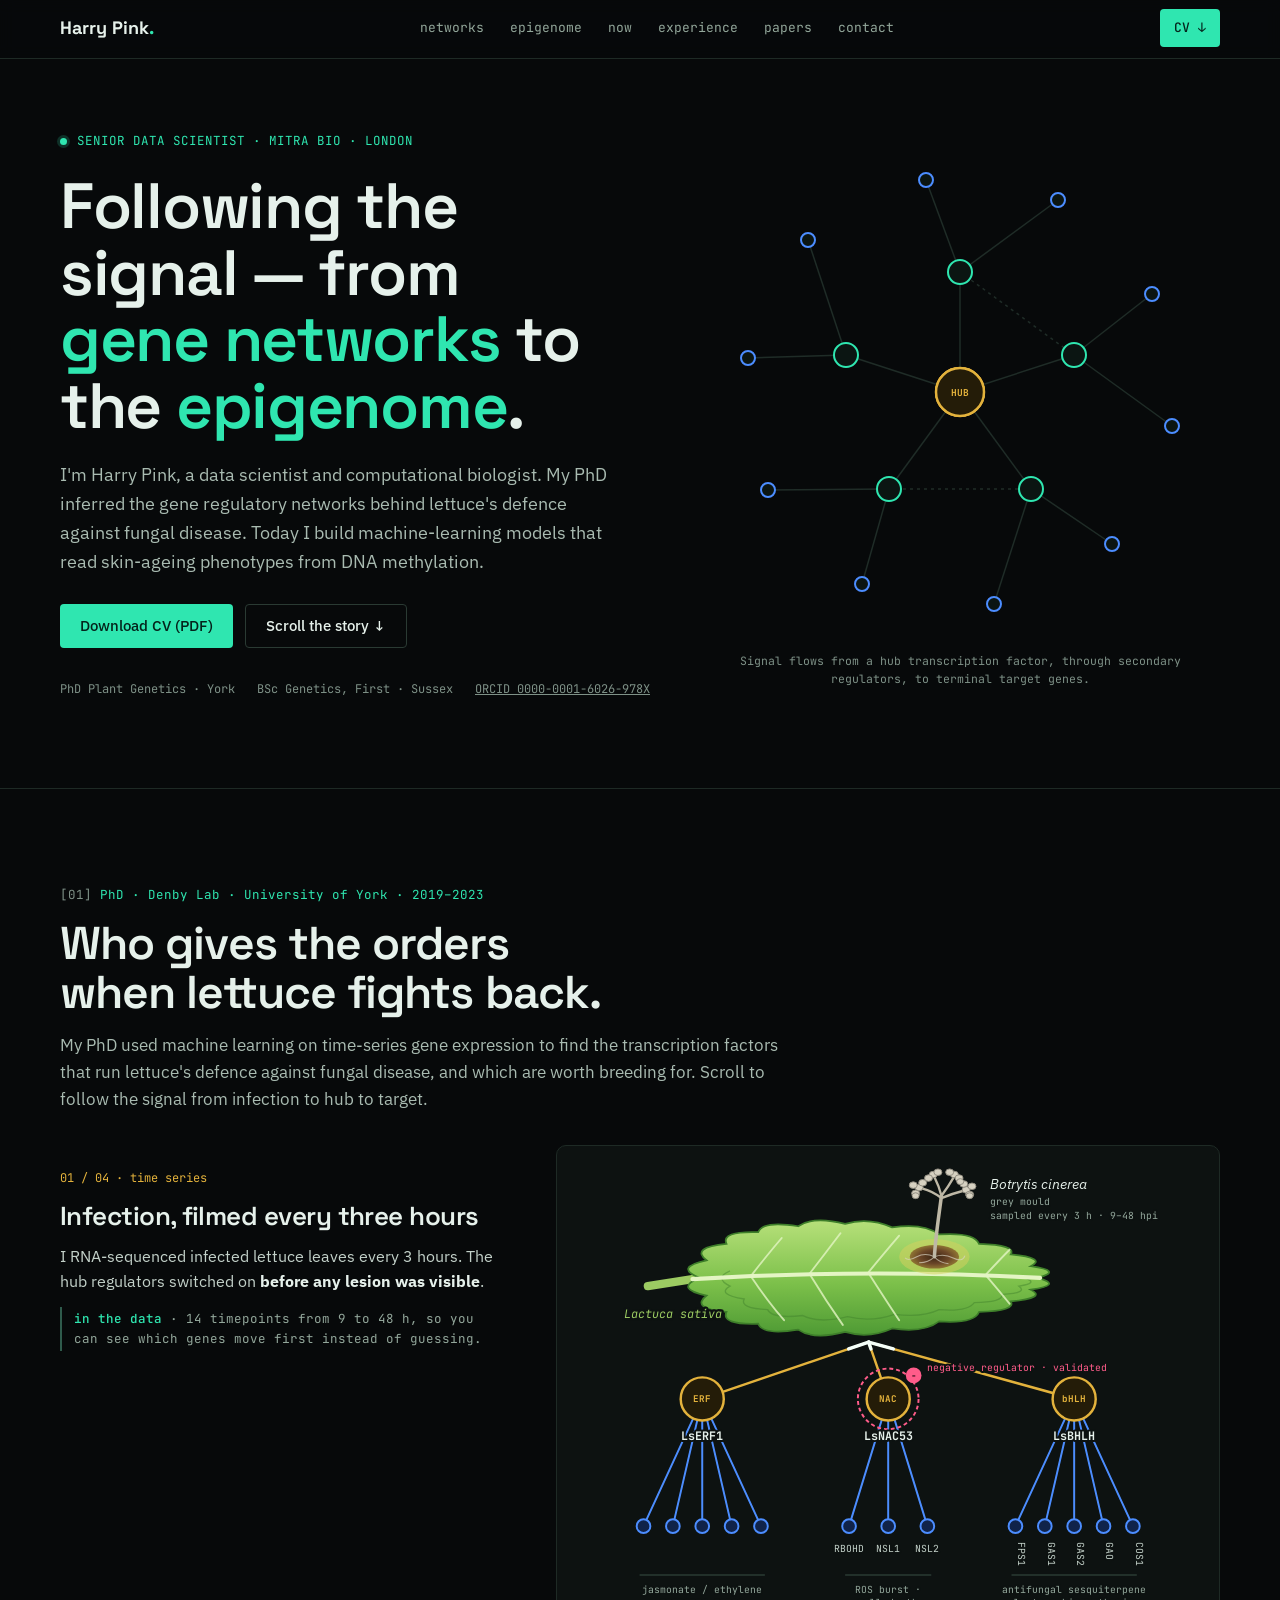
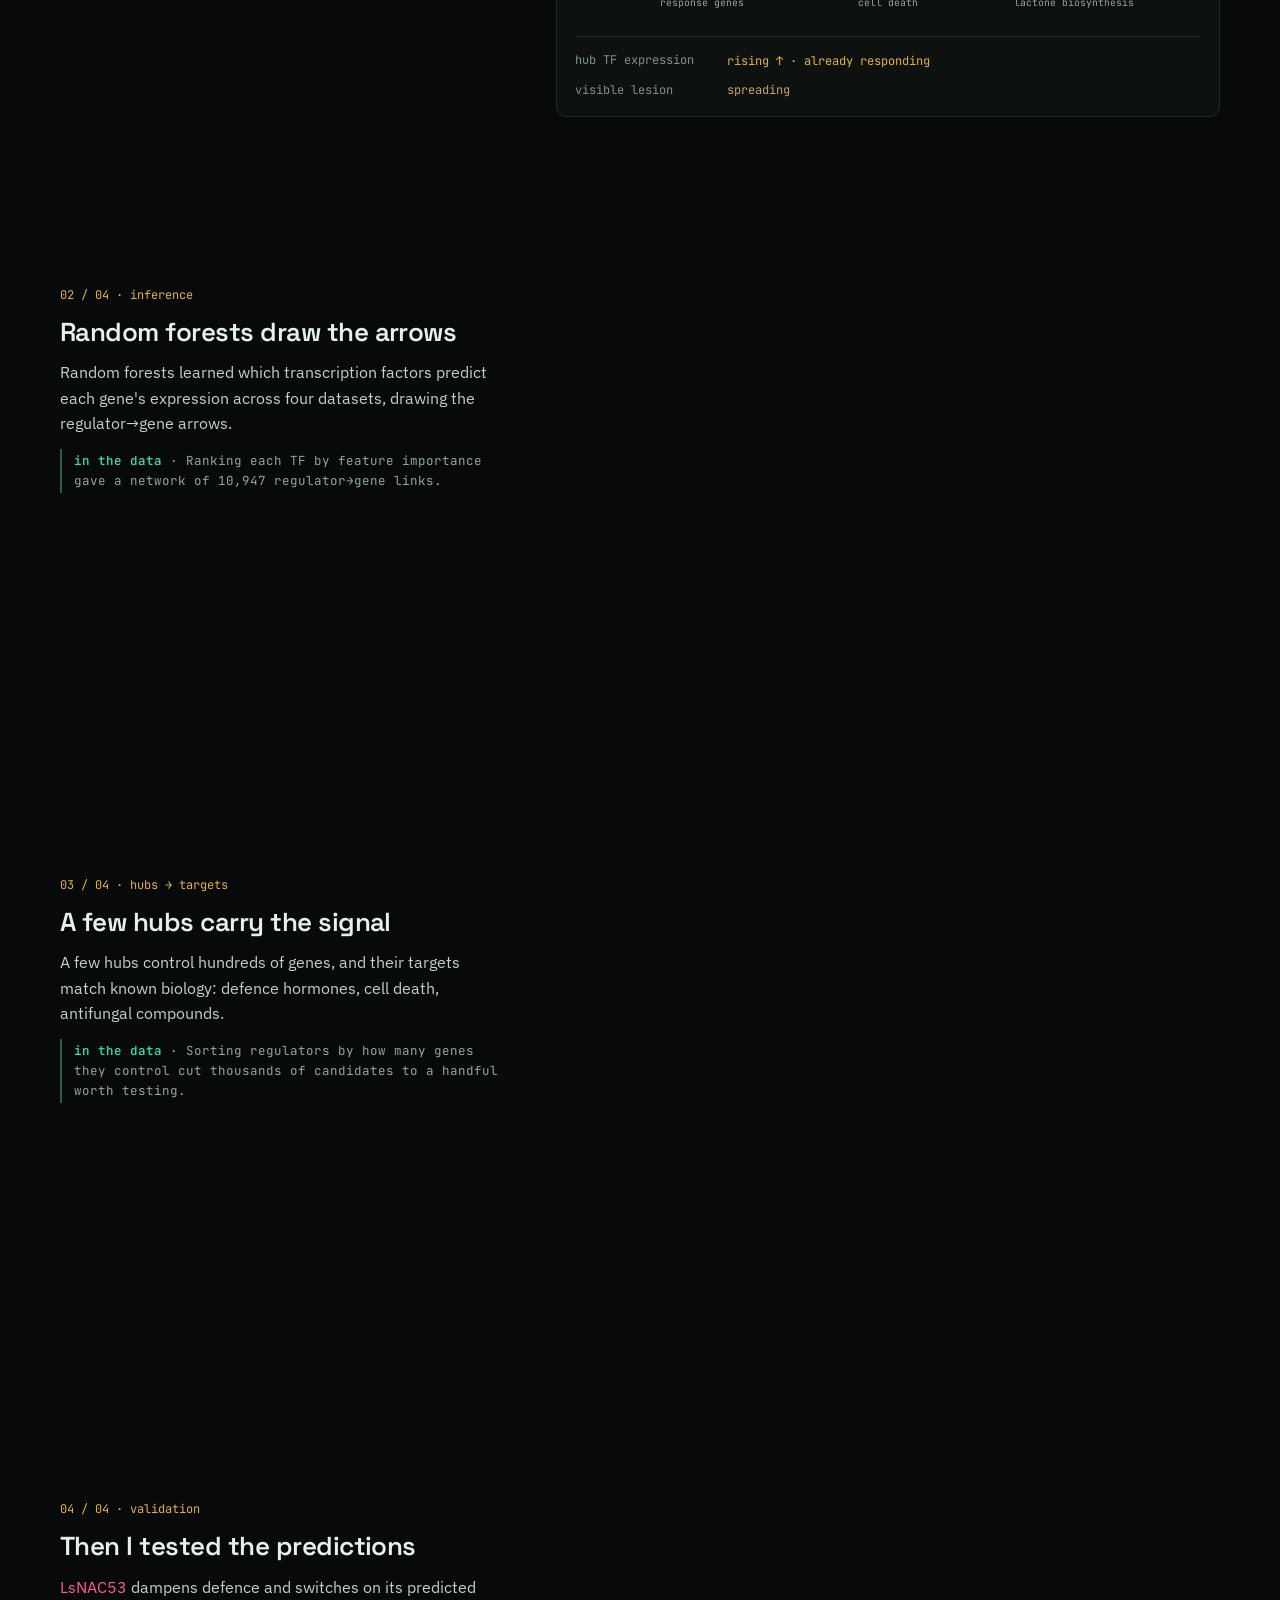
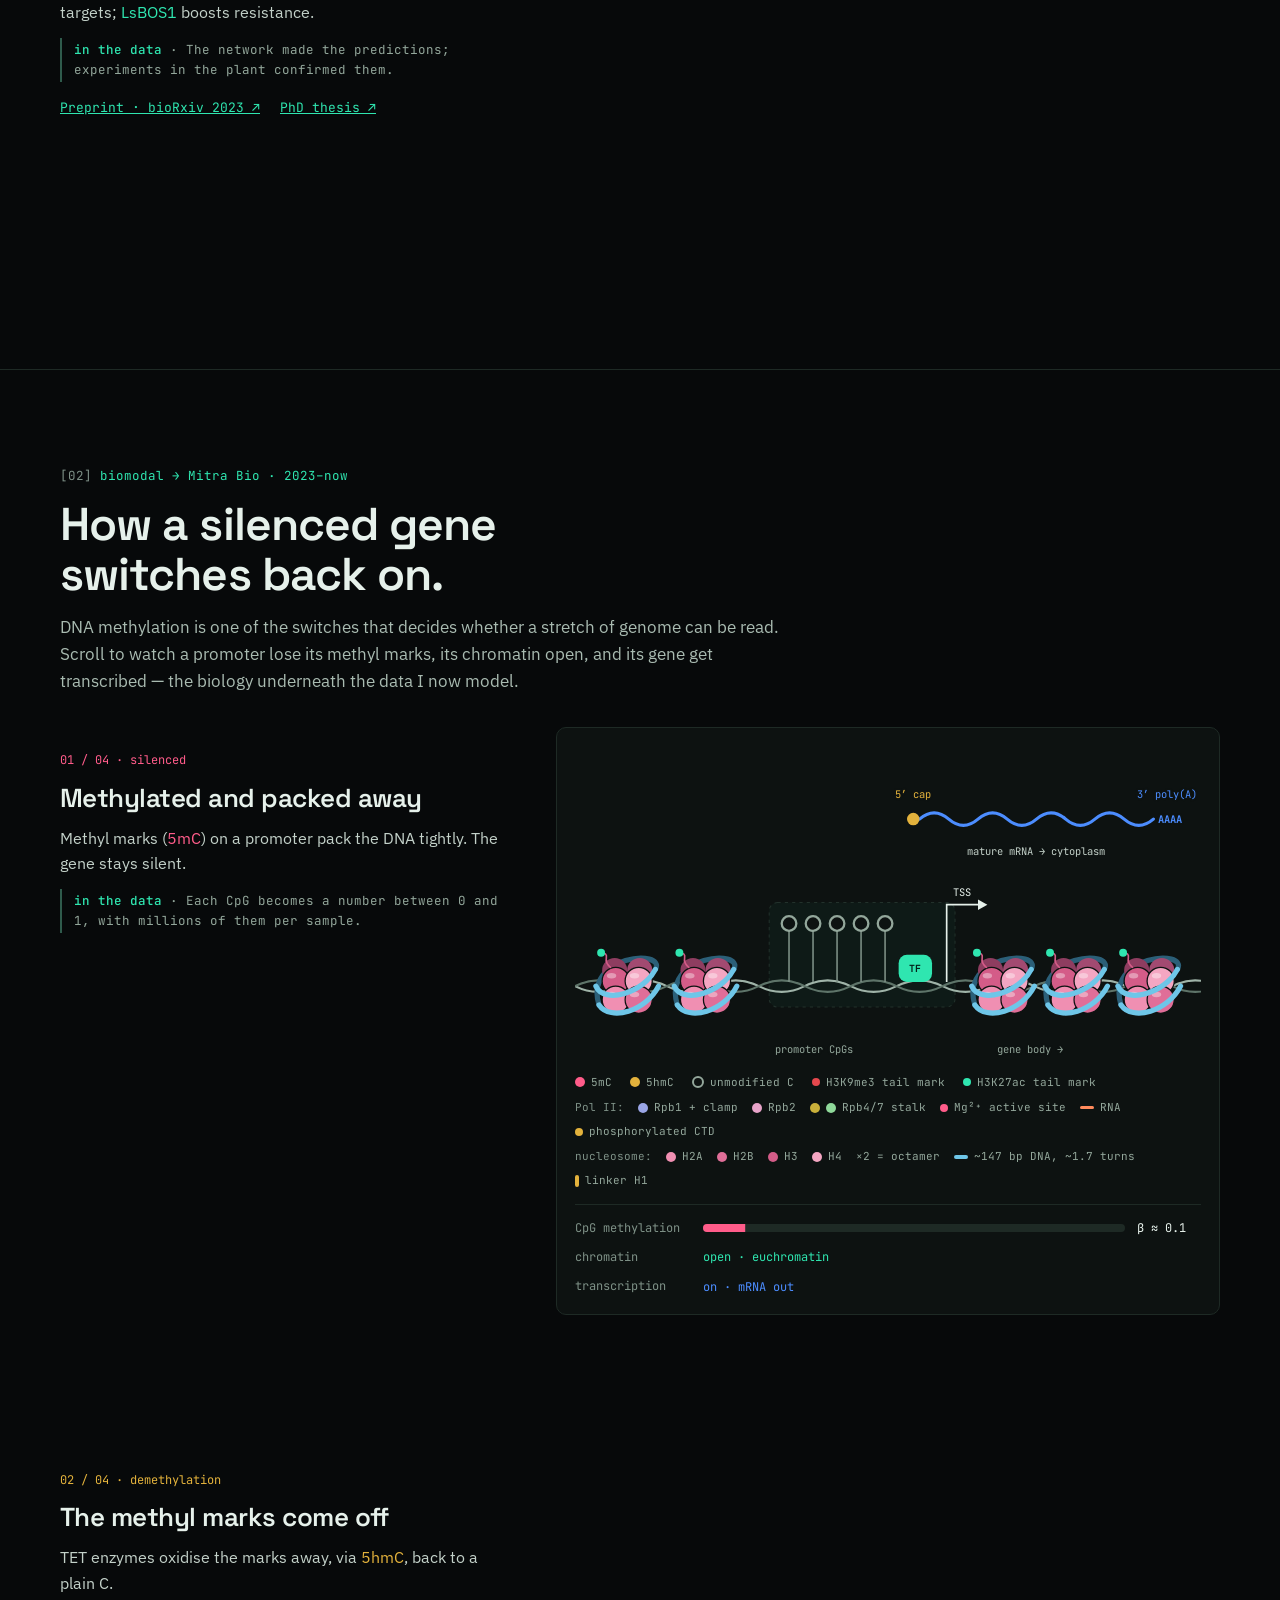
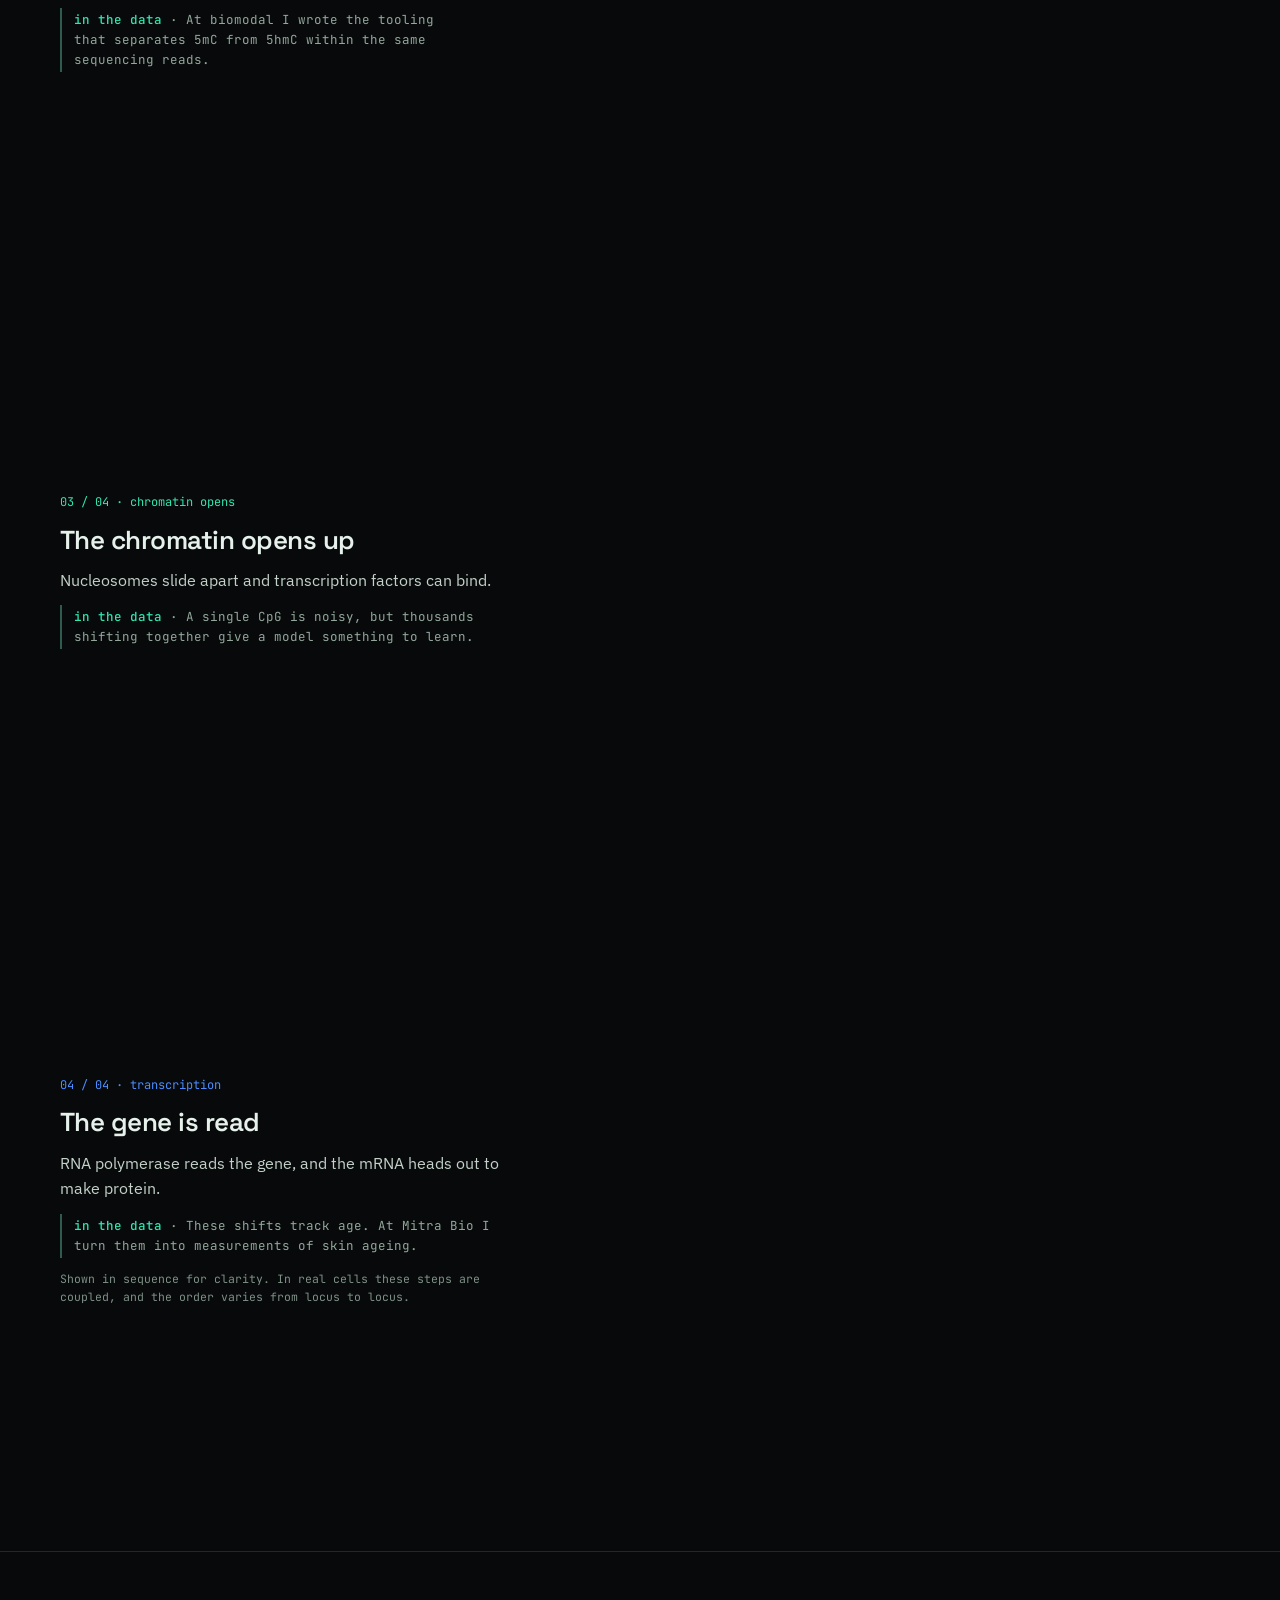
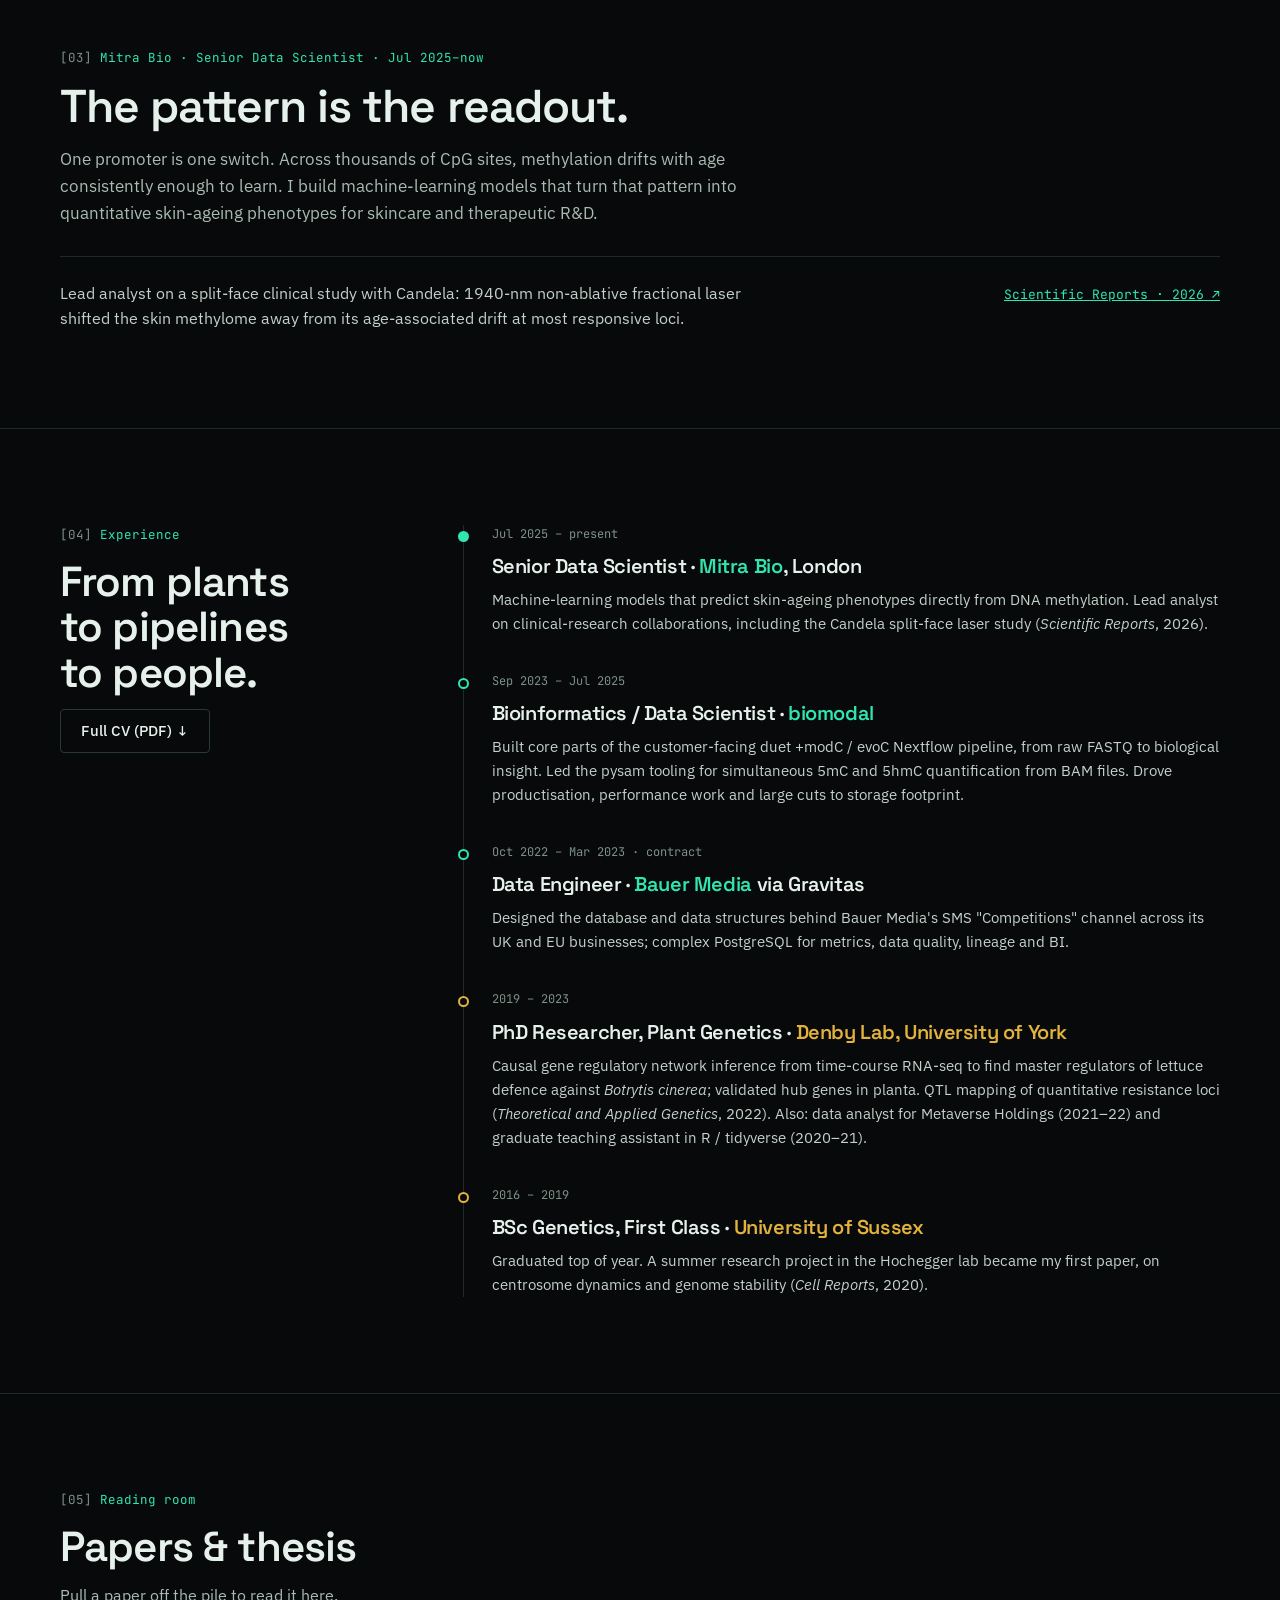
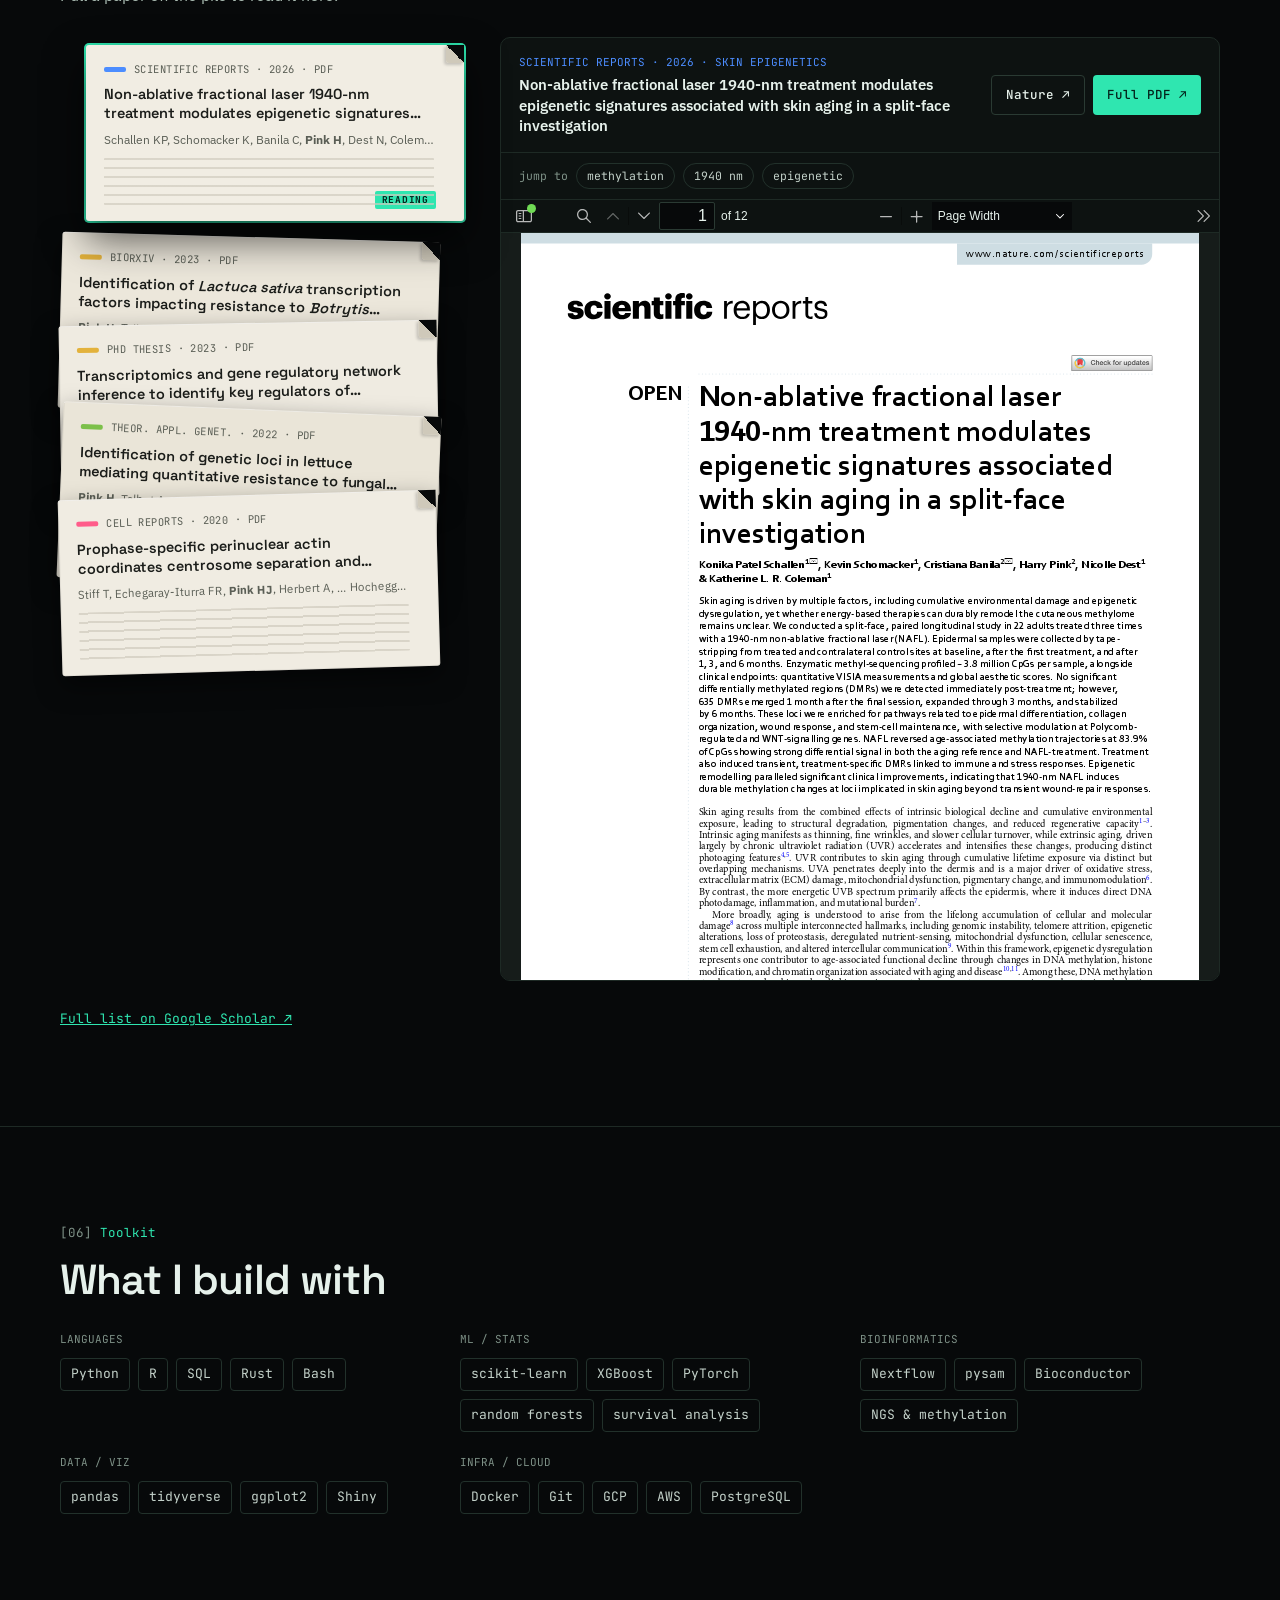
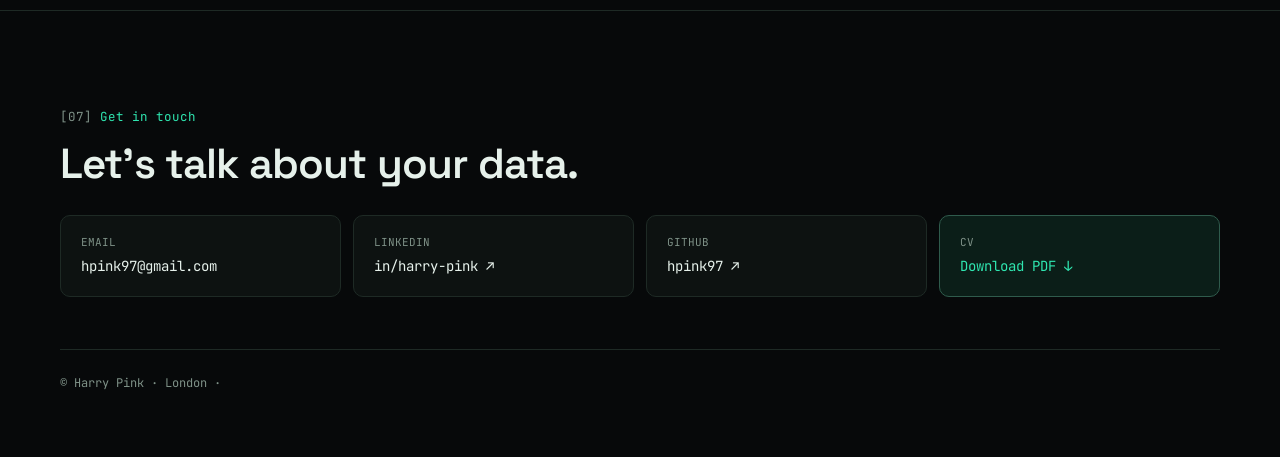
==== commit b971ee56: "update" ====
--- a/index.html
+++ b/index.html
@@ -858,7 +858,7 @@
 <a href="https://github.com/hpink97" target="_blank" rel="noopener" style="border: 1px solid #1E2A25; border-radius: 10px; background: #0D1211; padding: 18px 20px; display: flex; flex-direction: column; gap: 4px; text-decoration: none; color: #E6F1EB"><span style="font-size: 11px; color: #7E9187">GITHUB</span>hpink97 ↗</a>
 <a href="Harry_Pink_CV.pdf" download="Harry_Pink_CV.pdf" target="_blank" style="border: 1px solid #2F5B4C; border-radius: 10px; background: #0B1E18; padding: 18px 20px; display: flex; flex-direction: column; gap: 4px; text-decoration: none; color: #2FE6B0"><span style="font-size: 11px; color: #7E9187">CV</span>Download PDF ↓</a>
 </div>
-<p class="mono" style="margin: 24px 0 0; font-size: 12px; color: #7E9187; border-top: 1px solid #1E2A25; padding-top: 24px">© Harry Pink · London · scientific diagrams are simplified schematics</p>
+<p class="mono" style="margin: 24px 0 0; font-size: 12px; color: #7E9187; border-top: 1px solid #1E2A25; padding-top: 24px">© Harry Pink · London · </p>
 </div>
 </section>
 
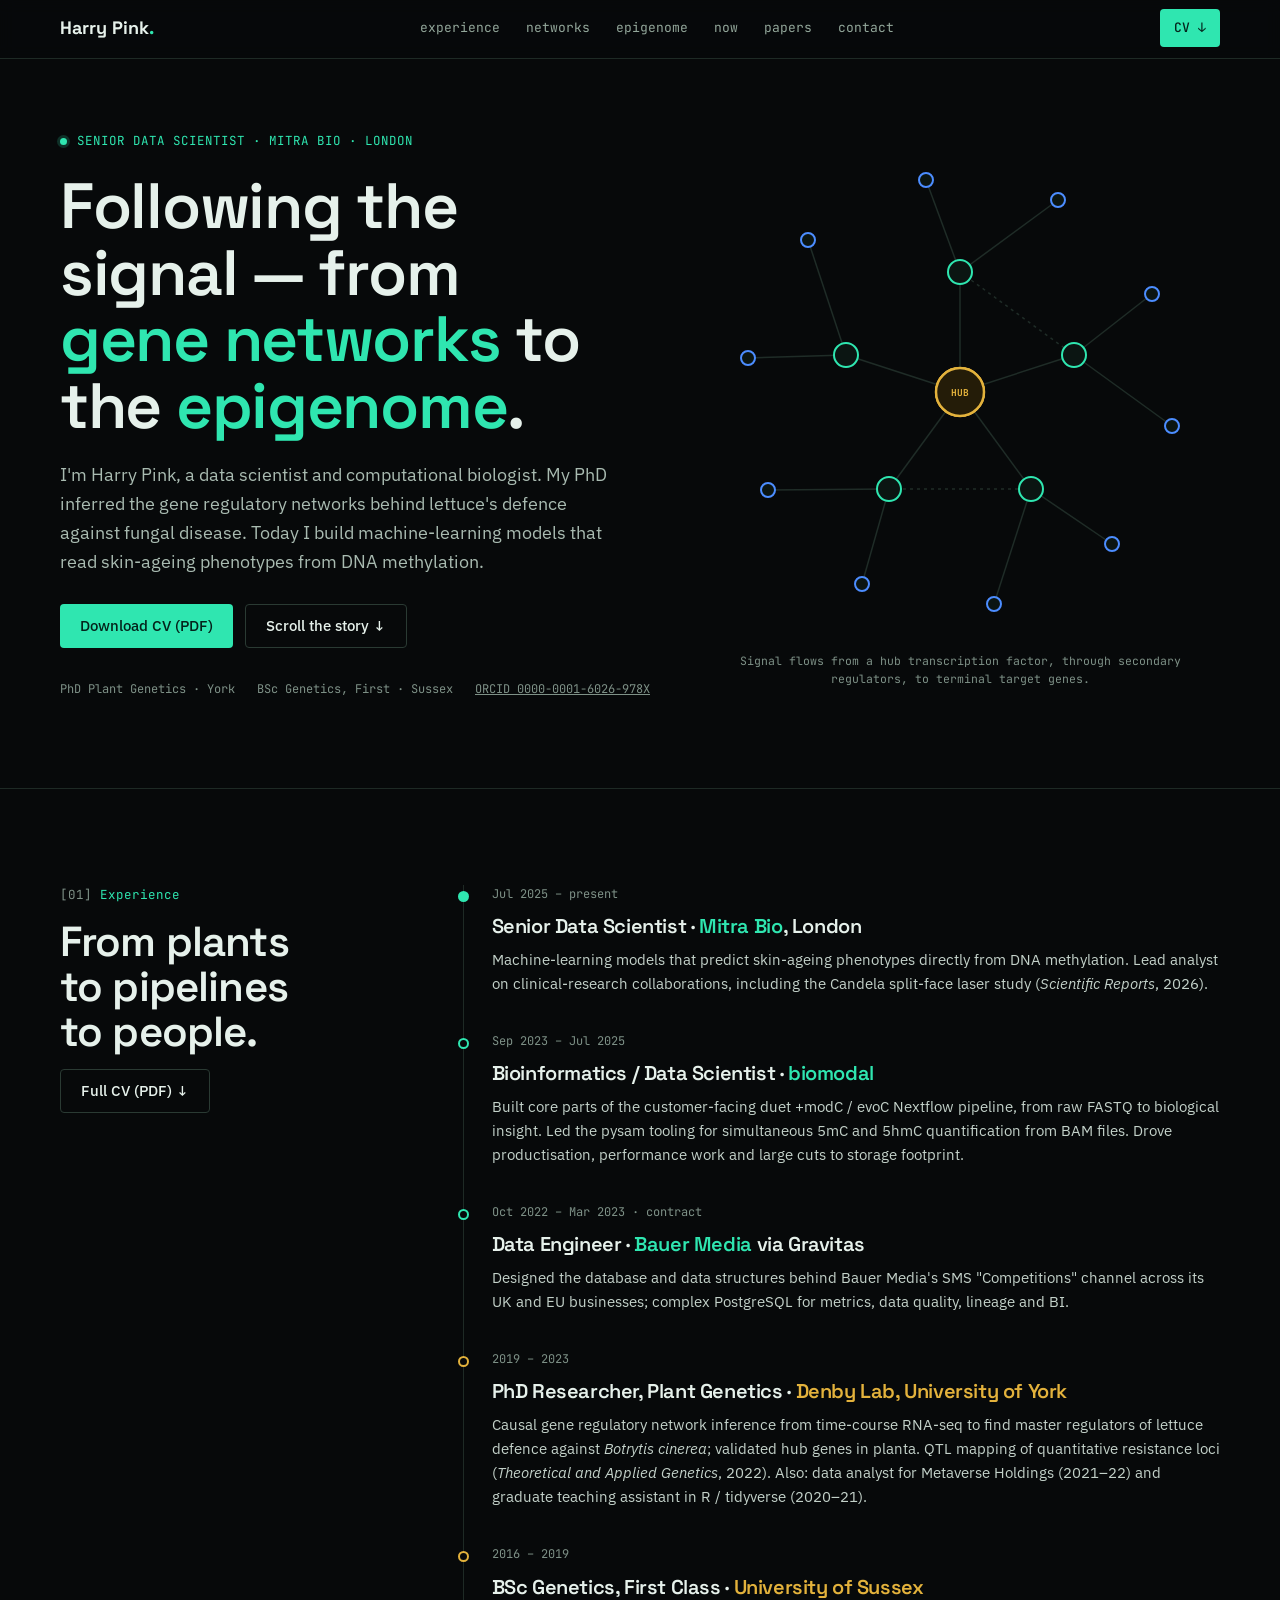
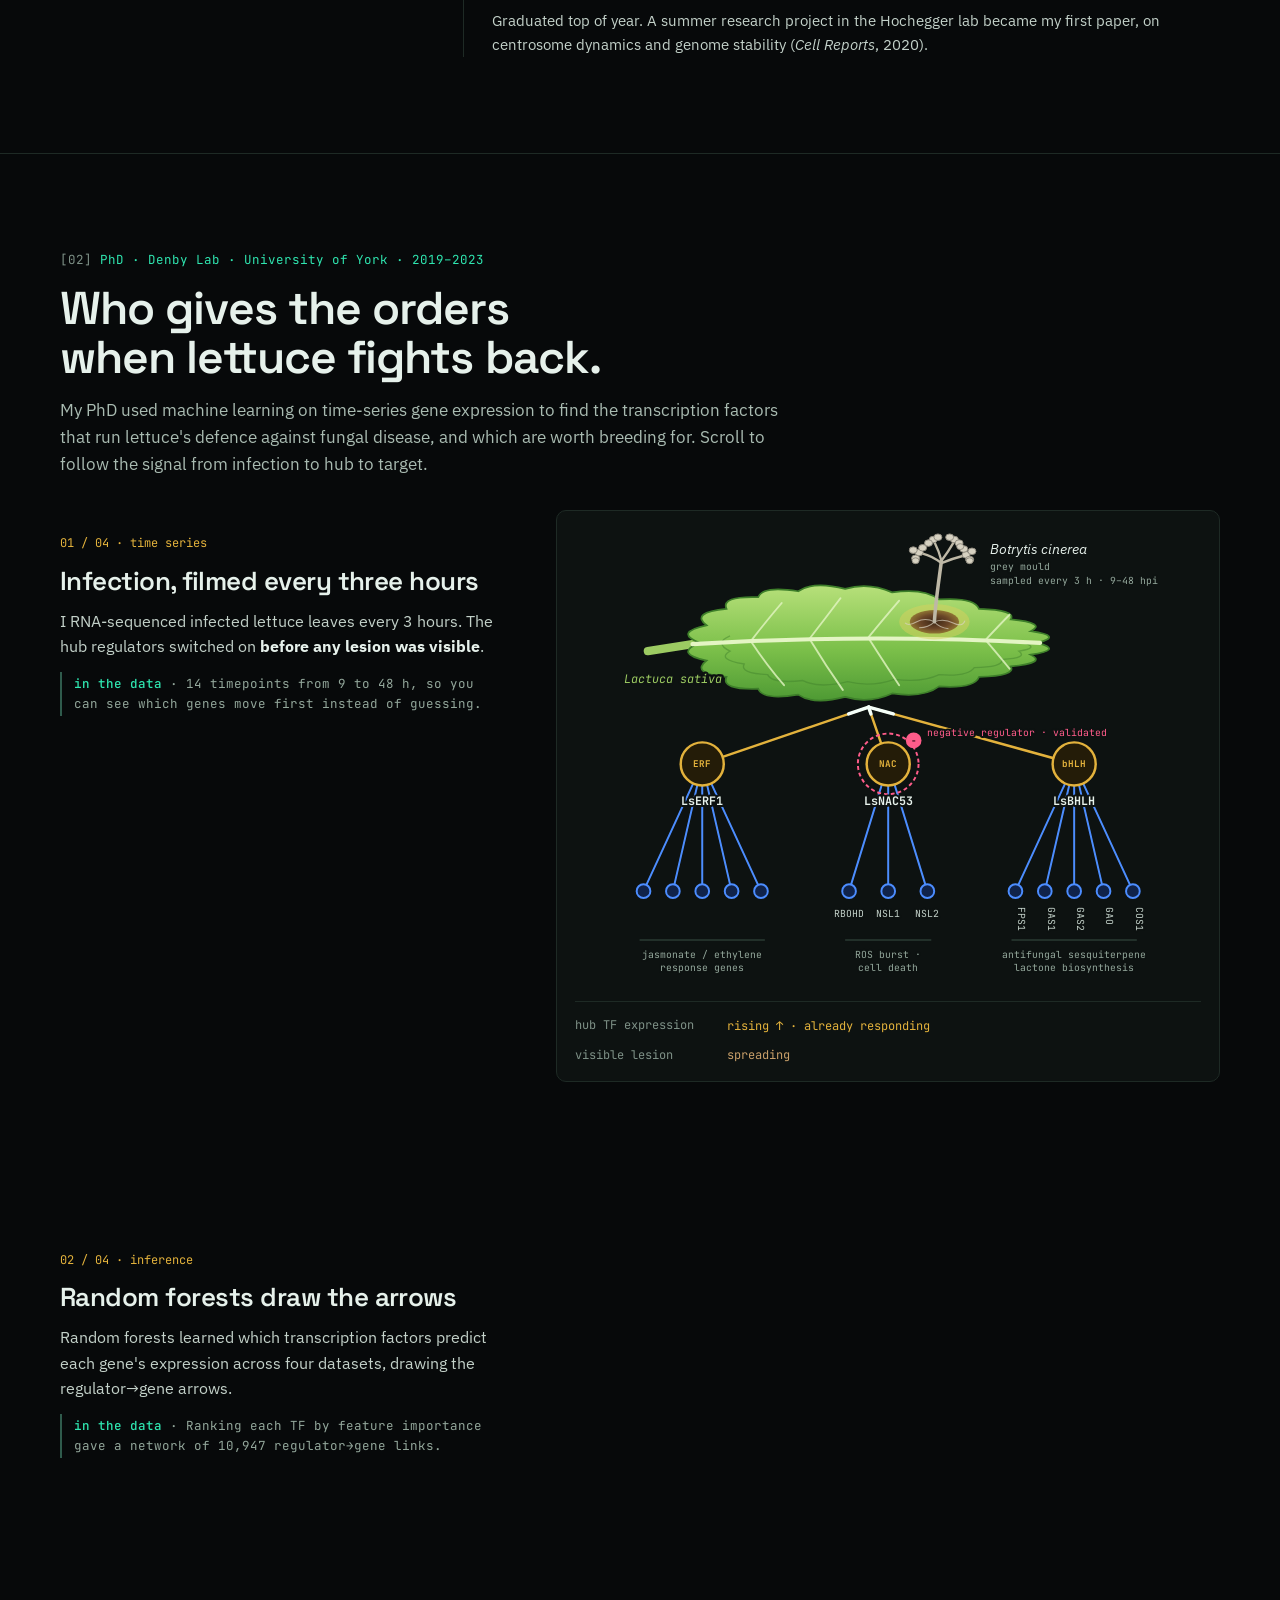
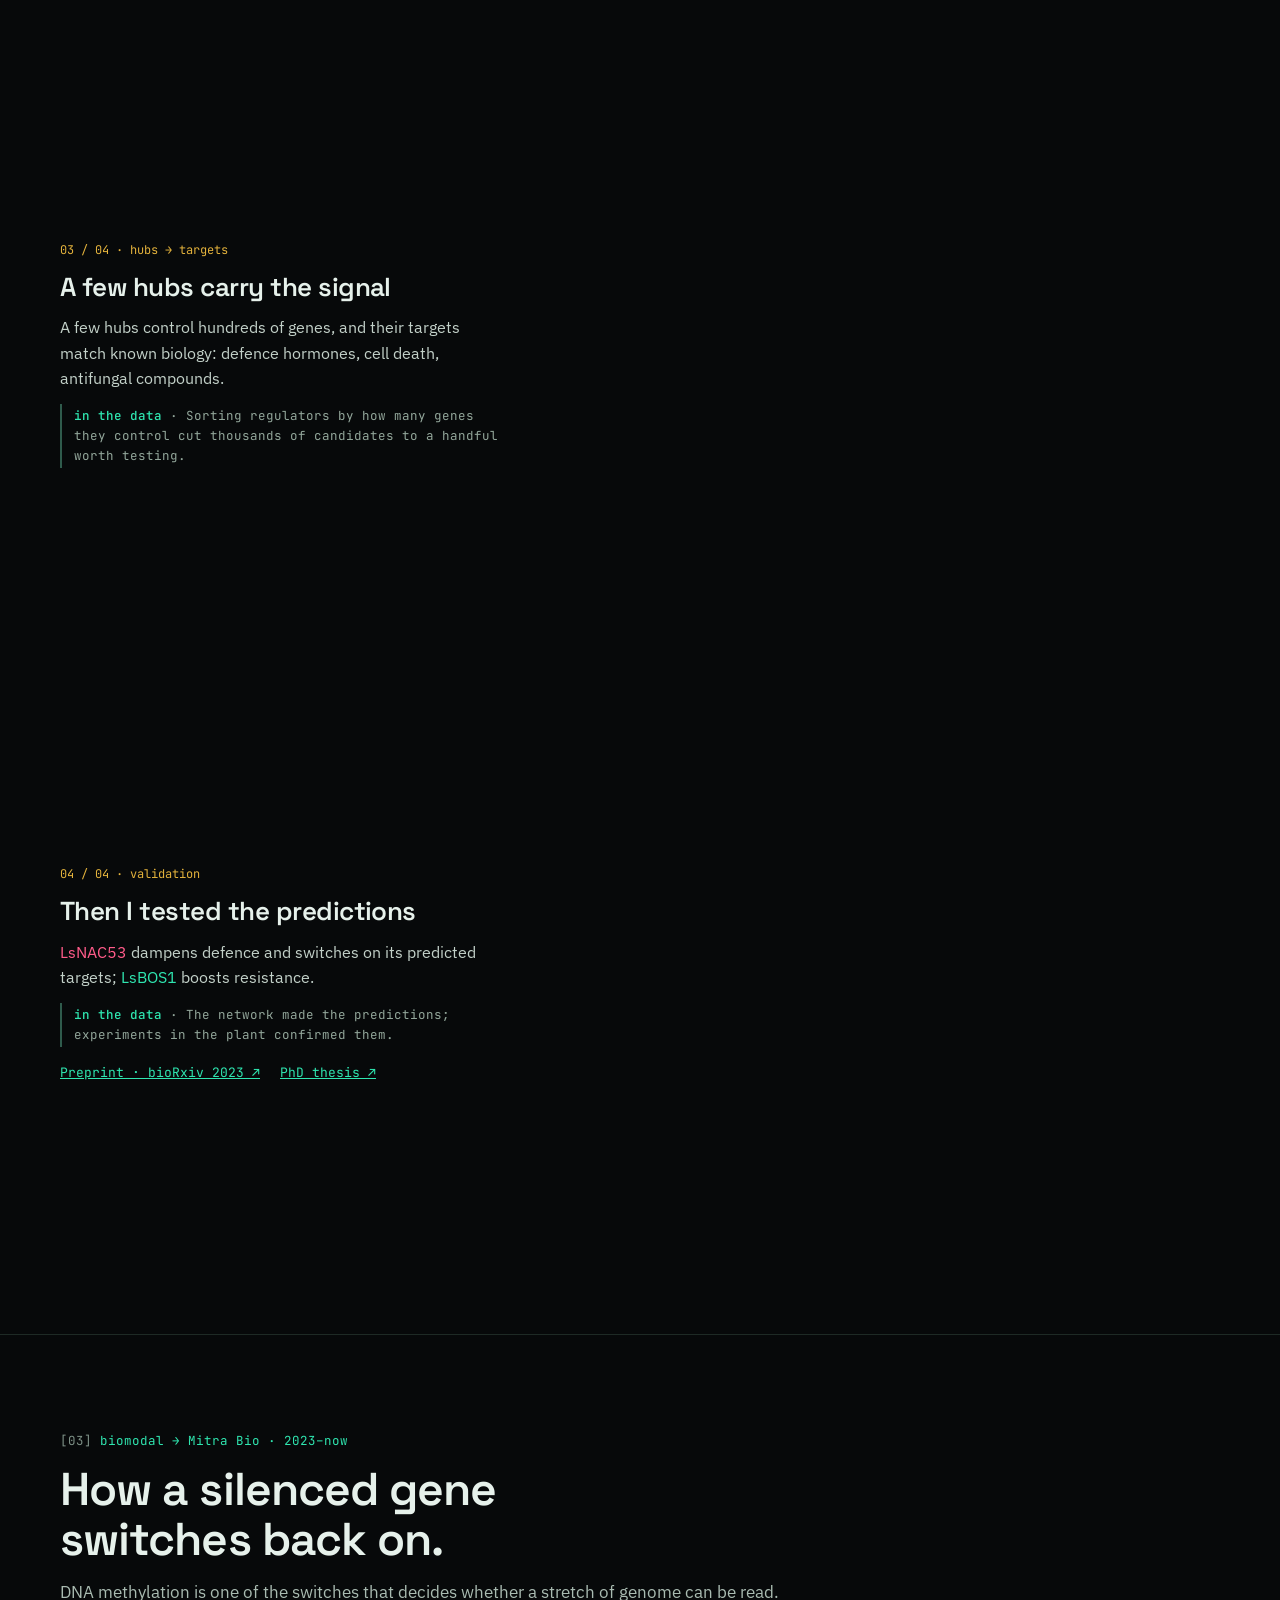
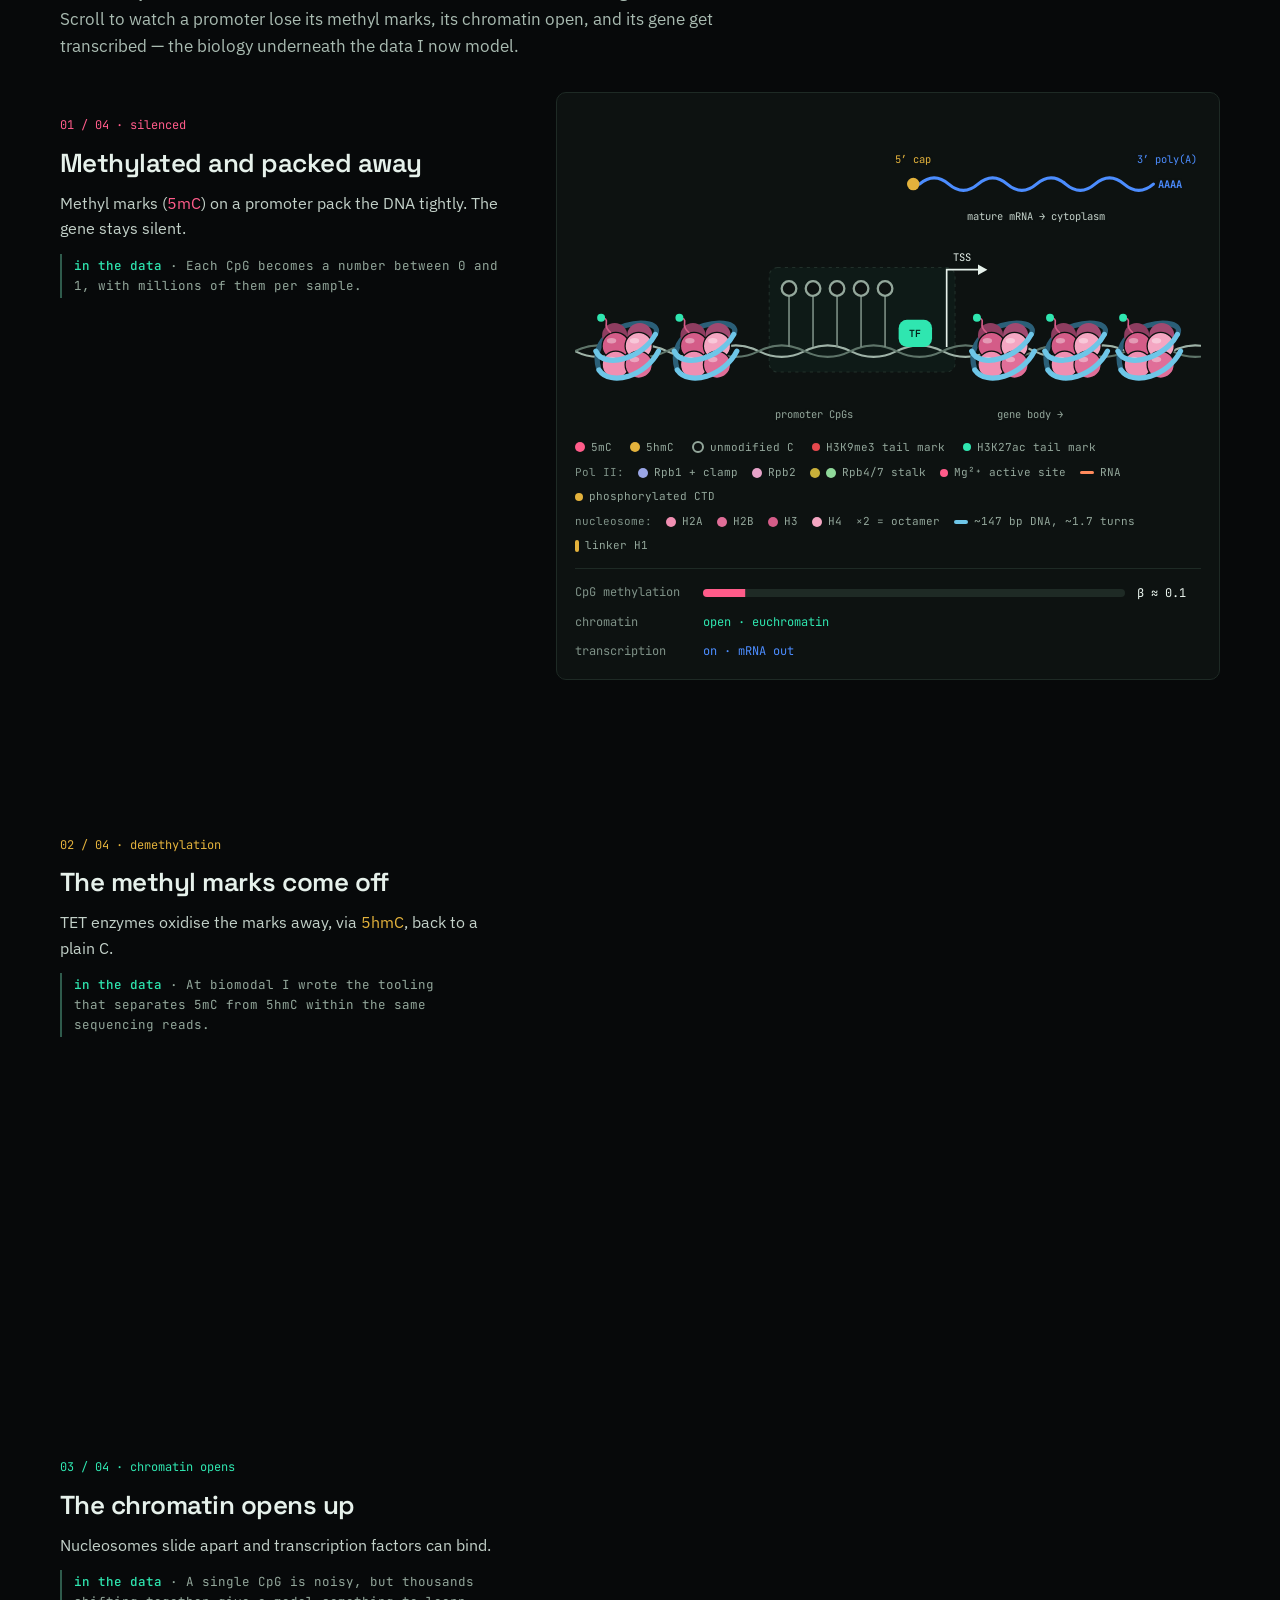
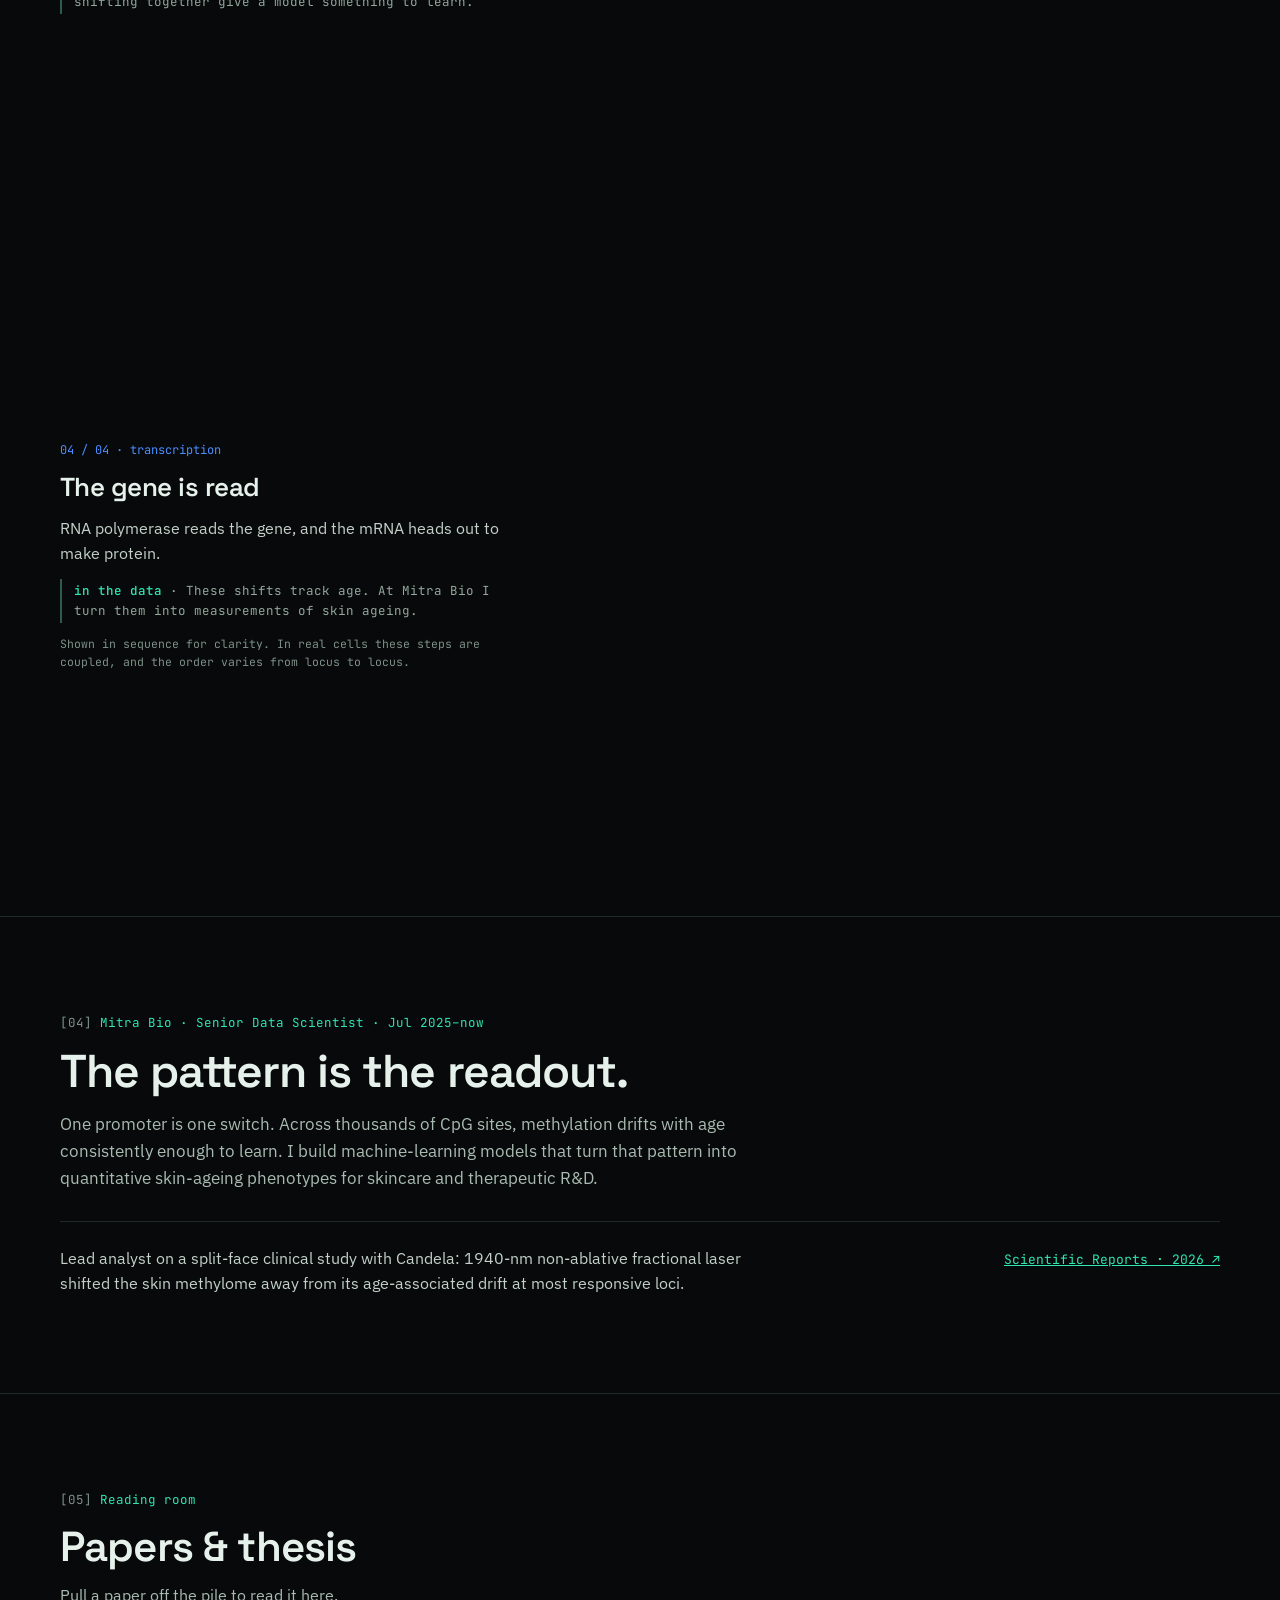
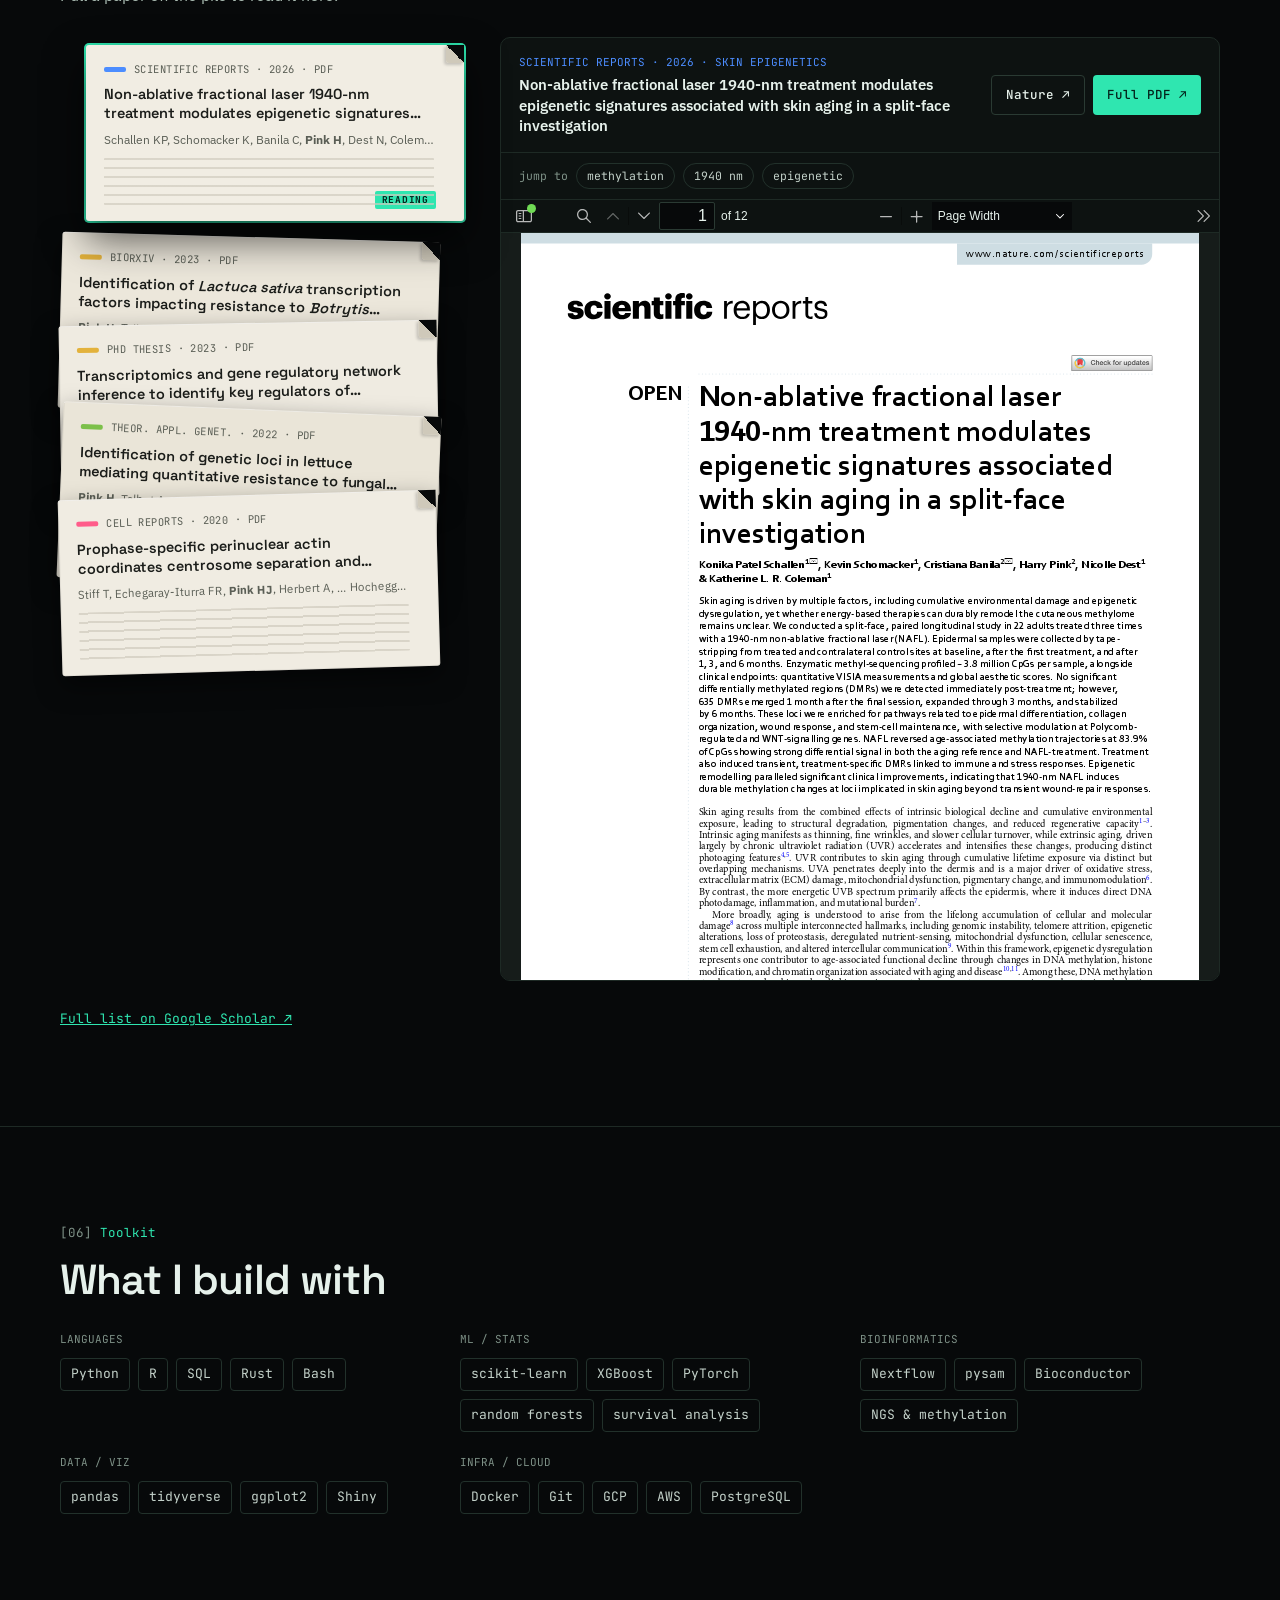
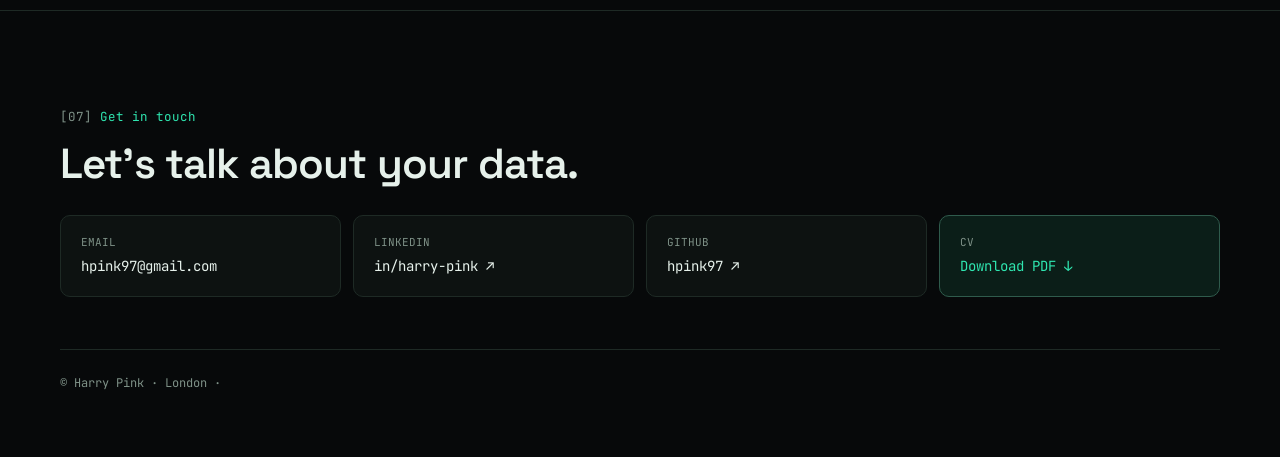
==== commit 03d5599f: "reorder" ====
--- a/index.html
+++ b/index.html
@@ -195,10 +195,10 @@
 <div style="max-width: 1160px; margin: 0 auto; padding: 0 24px; height: 56px; display: flex; align-items: center; justify-content: space-between; gap: 16px">
 <a href="#top" style="font-family: 'Space Grotesk', sans-serif; font-weight: 700; font-size: 18px; color: #E6F1EB; text-decoration: none">Harry Pink<span style="color: #2FE6B0">.</span></a>
 <div class="navlinks mono" style="display: flex; align-items: center; gap: 18px">
+<a class="navlink" href="#experience">experience</a>
 <a class="navlink" href="#grn">networks</a>
 <a class="navlink" href="#epi">epigenome</a>
 <a class="navlink" href="#now">now</a>
-<a class="navlink" href="#experience">experience</a>
 <a class="navlink" href="#papers">papers</a>
 <a class="navlink" href="#contact">contact</a>
 </div>
@@ -215,7 +215,7 @@
 <p style="margin: 0; font-size: 18px; color: #A9BBB1; max-width: 50ch">I'm Harry Pink, a data scientist and computational biologist. My PhD inferred the gene regulatory networks behind lettuce's defence against fungal disease. Today I build machine-learning models that read skin-ageing phenotypes from DNA methylation.</p>
 <div style="display: flex; flex-wrap: wrap; gap: 12px; padding-top: 6px">
 <a class="btn btn-p" href="Harry_Pink_CV.pdf" download="Harry_Pink_CV.pdf" target="_blank">Download CV (PDF)</a>
-<a class="btn btn-g" href="#grn">Scroll the story ↓</a>
+<a class="btn btn-g" href="#experience">Scroll the story ↓</a>
 </div>
 <div class="mono" style="display: flex; flex-wrap: wrap; gap: 8px 22px; font-size: 12px; color: #7E9187; padding-top: 10px">
 <span>PhD Plant Genetics · York</span>
@@ -274,11 +274,54 @@
 </figure>
 </header>
 
+<!-- ================= EXPERIENCE ================= -->
+<section id="experience" style="border-top: 1px solid #1E2A25; padding: 96px 0">
+<div style="max-width: 1160px; margin: 0 auto; padding: 0 24px; display: flex; flex-wrap: wrap; gap: 48px">
+<div style="flex: 1 1 260px; min-width: 0; display: flex; flex-direction: column; gap: 14px">
+<p class="mono" style="margin: 0; font-size: 12.5px; color: #2FE6B0"><span style="color: #7E9187">[01]</span> Experience</p>
+<h2 style="margin: 0; font-size: clamp(30px, 4vw, 42px); line-height: 1.08; font-weight: 600">From plants to pipelines to people.</h2>
+<a class="btn btn-g" href="Harry_Pink_CV.pdf" download="Harry_Pink_CV.pdf" target="_blank" style="align-self: flex-start">Full CV (PDF) ↓</a>
+</div>
+<div style="flex: 2.2 1 520px; min-width: 0; display: flex; flex-direction: column; gap: 0; border-left: 1px solid #1E2A25; padding-left: 28px">
+<div class="rv" style="position: relative; display: flex; flex-direction: column; gap: 6px; padding-bottom: 36px">
+<span style="position: absolute; left: -34px; top: 6px; width: 11px; height: 11px; border-radius: 50%; background: #2FE6B0"></span>
+<p class="mono" style="margin: 0; font-size: 12px; color: #7E9187">Jul 2025 – present</p>
+<h3 style="margin: 0; font-size: 20px; font-weight: 600">Senior Data Scientist · <span style="color: #2FE6B0">Mitra Bio</span>, London</h3>
+<p style="margin: 0; font-size: 15px; color: #C3D1C9">Machine-learning models that predict skin-ageing phenotypes directly from DNA methylation. Lead analyst on clinical-research collaborations, including the Candela split-face laser study (<i>Scientific Reports</i>, 2026).</p>
+</div>
+<div class="rv" style="position: relative; display: flex; flex-direction: column; gap: 6px; padding-bottom: 36px">
+<span style="position: absolute; left: -34px; top: 6px; width: 11px; height: 11px; border-radius: 50%; border: 2px solid #2FE6B0; background: #07090A; box-sizing: border-box"></span>
+<p class="mono" style="margin: 0; font-size: 12px; color: #7E9187">Sep 2023 – Jul 2025</p>
+<h3 style="margin: 0; font-size: 20px; font-weight: 600">Bioinformatics / Data Scientist · <span style="color: #2FE6B0">biomodal</span></h3>
+<p style="margin: 0; font-size: 15px; color: #C3D1C9">Built core parts of the customer-facing duet +modC / evoC Nextflow pipeline, from raw FASTQ to biological insight. Led the pysam tooling for simultaneous 5mC and 5hmC quantification from BAM files. Drove productisation, performance work and large cuts to storage footprint.</p>
+</div>
+<div class="rv" style="position: relative; display: flex; flex-direction: column; gap: 6px; padding-bottom: 36px">
+<span style="position: absolute; left: -34px; top: 6px; width: 11px; height: 11px; border-radius: 50%; border: 2px solid #2FE6B0; background: #07090A; box-sizing: border-box"></span>
+<p class="mono" style="margin: 0; font-size: 12px; color: #7E9187">Oct 2022 – Mar 2023 · contract</p>
+<h3 style="margin: 0; font-size: 20px; font-weight: 600">Data Engineer · <span style="color: #2FE6B0">Bauer Media</span> via Gravitas</h3>
+<p style="margin: 0; font-size: 15px; color: #C3D1C9">Designed the database and data structures behind Bauer Media's SMS "Competitions" channel across its UK and EU businesses; complex PostgreSQL for metrics, data quality, lineage and BI.</p>
+</div>
+<div class="rv" style="position: relative; display: flex; flex-direction: column; gap: 6px; padding-bottom: 36px">
+<span style="position: absolute; left: -34px; top: 6px; width: 11px; height: 11px; border-radius: 50%; border: 2px solid #E3B23C; background: #07090A; box-sizing: border-box"></span>
+<p class="mono" style="margin: 0; font-size: 12px; color: #7E9187">2019 – 2023</p>
+<h3 style="margin: 0; font-size: 20px; font-weight: 600">PhD Researcher, Plant Genetics · <span style="color: #E3B23C">Denby Lab, University of York</span></h3>
+<p style="margin: 0; font-size: 15px; color: #C3D1C9">Causal gene regulatory network inference from time-course RNA-seq to find master regulators of lettuce defence against <i>Botrytis cinerea</i>; validated hub genes in planta. QTL mapping of quantitative resistance loci (<i>Theoretical and Applied Genetics</i>, 2022). Also: data analyst for Metaverse Holdings (2021–22) and graduate teaching assistant in R / tidyverse (2020–21).</p>
+</div>
+<div class="rv" style="position: relative; display: flex; flex-direction: column; gap: 6px">
+<span style="position: absolute; left: -34px; top: 6px; width: 11px; height: 11px; border-radius: 50%; border: 2px solid #E3B23C; background: #07090A; box-sizing: border-box"></span>
+<p class="mono" style="margin: 0; font-size: 12px; color: #7E9187">2016 – 2019</p>
+<h3 style="margin: 0; font-size: 20px; font-weight: 600">BSc Genetics, First Class · <span style="color: #E3B23C">University of Sussex</span></h3>
+<p style="margin: 0; font-size: 15px; color: #C3D1C9">Graduated top of year. A summer research project in the Hochegger lab became my first paper, on centrosome dynamics and genome stability (<i>Cell Reports</i>, 2020).</p>
+</div>
+</div>
+</div>
+</section>
+
 <!-- ================= CHAPTER 01 · GRN ================= -->
 <section id="grn" style="border-top: 1px solid #1E2A25; padding: 96px 0 40px">
 <div style="max-width: 1160px; margin: 0 auto; padding: 0 24px">
 <div style="display: flex; flex-direction: column; gap: 14px; max-width: 720px; padding-bottom: 32px">
-<p class="mono" style="margin: 0; font-size: 12.5px; color: #2FE6B0"><span style="color: #7E9187">[01]</span> PhD · Denby Lab · University of York · 2019–2023</p>
+<p class="mono" style="margin: 0; font-size: 12.5px; color: #2FE6B0"><span style="color: #7E9187">[02]</span> PhD · Denby Lab · University of York · 2019–2023</p>
 <h2 style="margin: 0; font-size: clamp(30px, 4vw, 46px); line-height: 1.08; font-weight: 600">Who gives the orders when lettuce fights back.</h2>
 <p style="margin: 0; font-size: 17px; color: #A9BBB1">My PhD used machine learning on time-series gene expression to find the transcription factors that run lettuce's defence against fungal disease, and which are worth breeding for. Scroll to follow the signal from infection to hub to target.</p>
 </div>
@@ -453,7 +496,7 @@
 <section id="epi" style="border-top: 1px solid #1E2A25; padding: 96px 0 40px">
 <div style="max-width: 1160px; margin: 0 auto; padding: 0 24px">
 <div style="display: flex; flex-direction: column; gap: 14px; max-width: 720px; padding-bottom: 32px">
-<p class="mono" style="margin: 0; font-size: 12.5px; color: #2FE6B0"><span style="color: #7E9187">[02]</span> biomodal → Mitra Bio · 2023–now</p>
+<p class="mono" style="margin: 0; font-size: 12.5px; color: #2FE6B0"><span style="color: #7E9187">[03]</span> biomodal → Mitra Bio · 2023–now</p>
 <h2 style="margin: 0; font-size: clamp(30px, 4vw, 46px); line-height: 1.08; font-weight: 600">How a silenced gene switches back on.</h2>
 <p style="margin: 0; font-size: 17px; color: #A9BBB1">DNA methylation is one of the switches that decides whether a stretch of genome can be read. Scroll to watch a promoter lose its methyl marks, its chromatin open, and its gene get transcribed — the biology underneath the data I now model.</p>
 </div>
@@ -663,55 +706,13 @@
 <section id="now" style="border-top: 1px solid #1E2A25; padding: 96px 0">
 <div style="max-width: 1160px; margin: 0 auto; padding: 0 24px; display: flex; flex-direction: column; gap: 28px">
 <div class="rv" style="display: flex; flex-direction: column; gap: 14px; max-width: 720px">
-<p class="mono" style="margin: 0; font-size: 12.5px; color: #2FE6B0"><span style="color: #7E9187">[03]</span> Mitra Bio · Senior Data Scientist · Jul 2025–now</p>
+<p class="mono" style="margin: 0; font-size: 12.5px; color: #2FE6B0"><span style="color: #7E9187">[04]</span> Mitra Bio · Senior Data Scientist · Jul 2025–now</p>
 <h2 style="margin: 0; font-size: clamp(30px, 4vw, 46px); line-height: 1.08; font-weight: 600">The pattern is the readout.</h2>
 <p style="margin: 0; font-size: 17px; color: #A9BBB1">One promoter is one switch. Across thousands of CpG sites, methylation drifts with age consistently enough to learn. I build machine-learning models that turn that pattern into quantitative skin-ageing phenotypes for skincare and therapeutic R&amp;D.</p>
 </div>
 <div class="rv" style="display: flex; flex-wrap: wrap; gap: 20px; align-items: baseline; justify-content: space-between; border-top: 1px solid #1E2A25; padding-top: 24px">
 <p style="margin: 0; font-size: 16px; color: #C3D1C9; max-width: 70ch">Lead analyst on a split-face clinical study with Candela: 1940-nm non-ablative fractional laser shifted the skin methylome away from its age-associated drift at most responsive loci.</p>
 <a class="mono" href="https://www.nature.com/articles/s41598-026-56604-4" target="_blank" rel="noopener" style="font-size: 13px">Scientific Reports · 2026 ↗</a>
-</div>
-</div>
-</section>
-<!-- ================= EXPERIENCE ================= -->
-<section id="experience" style="border-top: 1px solid #1E2A25; padding: 96px 0">
-<div style="max-width: 1160px; margin: 0 auto; padding: 0 24px; display: flex; flex-wrap: wrap; gap: 48px">
-<div style="flex: 1 1 260px; min-width: 0; display: flex; flex-direction: column; gap: 14px">
-<p class="mono" style="margin: 0; font-size: 12.5px; color: #2FE6B0"><span style="color: #7E9187">[04]</span> Experience</p>
-<h2 style="margin: 0; font-size: clamp(30px, 4vw, 42px); line-height: 1.08; font-weight: 600">From plants to pipelines to people.</h2>
-<a class="btn btn-g" href="Harry_Pink_CV.pdf" download="Harry_Pink_CV.pdf" target="_blank" style="align-self: flex-start">Full CV (PDF) ↓</a>
-</div>
-<div style="flex: 2.2 1 520px; min-width: 0; display: flex; flex-direction: column; gap: 0; border-left: 1px solid #1E2A25; padding-left: 28px">
-<div class="rv" style="position: relative; display: flex; flex-direction: column; gap: 6px; padding-bottom: 36px">
-<span style="position: absolute; left: -34px; top: 6px; width: 11px; height: 11px; border-radius: 50%; background: #2FE6B0"></span>
-<p class="mono" style="margin: 0; font-size: 12px; color: #7E9187">Jul 2025 – present</p>
-<h3 style="margin: 0; font-size: 20px; font-weight: 600">Senior Data Scientist · <span style="color: #2FE6B0">Mitra Bio</span>, London</h3>
-<p style="margin: 0; font-size: 15px; color: #C3D1C9">Machine-learning models that predict skin-ageing phenotypes directly from DNA methylation. Lead analyst on clinical-research collaborations, including the Candela split-face laser study (<i>Scientific Reports</i>, 2026).</p>
-</div>
-<div class="rv" style="position: relative; display: flex; flex-direction: column; gap: 6px; padding-bottom: 36px">
-<span style="position: absolute; left: -34px; top: 6px; width: 11px; height: 11px; border-radius: 50%; border: 2px solid #2FE6B0; background: #07090A; box-sizing: border-box"></span>
-<p class="mono" style="margin: 0; font-size: 12px; color: #7E9187">Sep 2023 – Jul 2025</p>
-<h3 style="margin: 0; font-size: 20px; font-weight: 600">Bioinformatics / Data Scientist · <span style="color: #2FE6B0">biomodal</span></h3>
-<p style="margin: 0; font-size: 15px; color: #C3D1C9">Built core parts of the customer-facing duet +modC / evoC Nextflow pipeline, from raw FASTQ to biological insight. Led the pysam tooling for simultaneous 5mC and 5hmC quantification from BAM files. Drove productisation, performance work and large cuts to storage footprint.</p>
-</div>
-<div class="rv" style="position: relative; display: flex; flex-direction: column; gap: 6px; padding-bottom: 36px">
-<span style="position: absolute; left: -34px; top: 6px; width: 11px; height: 11px; border-radius: 50%; border: 2px solid #2FE6B0; background: #07090A; box-sizing: border-box"></span>
-<p class="mono" style="margin: 0; font-size: 12px; color: #7E9187">Oct 2022 – Mar 2023 · contract</p>
-<h3 style="margin: 0; font-size: 20px; font-weight: 600">Data Engineer · <span style="color: #2FE6B0">Bauer Media</span> via Gravitas</h3>
-<p style="margin: 0; font-size: 15px; color: #C3D1C9">Designed the database and data structures behind Bauer Media's SMS "Competitions" channel across its UK and EU businesses; complex PostgreSQL for metrics, data quality, lineage and BI.</p>
-</div>
-<div class="rv" style="position: relative; display: flex; flex-direction: column; gap: 6px; padding-bottom: 36px">
-<span style="position: absolute; left: -34px; top: 6px; width: 11px; height: 11px; border-radius: 50%; border: 2px solid #E3B23C; background: #07090A; box-sizing: border-box"></span>
-<p class="mono" style="margin: 0; font-size: 12px; color: #7E9187">2019 – 2023</p>
-<h3 style="margin: 0; font-size: 20px; font-weight: 600">PhD Researcher, Plant Genetics · <span style="color: #E3B23C">Denby Lab, University of York</span></h3>
-<p style="margin: 0; font-size: 15px; color: #C3D1C9">Causal gene regulatory network inference from time-course RNA-seq to find master regulators of lettuce defence against <i>Botrytis cinerea</i>; validated hub genes in planta. QTL mapping of quantitative resistance loci (<i>Theoretical and Applied Genetics</i>, 2022). Also: data analyst for Metaverse Holdings (2021–22) and graduate teaching assistant in R / tidyverse (2020–21).</p>
-</div>
-<div class="rv" style="position: relative; display: flex; flex-direction: column; gap: 6px">
-<span style="position: absolute; left: -34px; top: 6px; width: 11px; height: 11px; border-radius: 50%; border: 2px solid #E3B23C; background: #07090A; box-sizing: border-box"></span>
-<p class="mono" style="margin: 0; font-size: 12px; color: #7E9187">2016 – 2019</p>
-<h3 style="margin: 0; font-size: 20px; font-weight: 600">BSc Genetics, First Class · <span style="color: #E3B23C">University of Sussex</span></h3>
-<p style="margin: 0; font-size: 15px; color: #C3D1C9">Graduated top of year. A summer research project in the Hochegger lab became my first paper, on centrosome dynamics and genome stability (<i>Cell Reports</i>, 2020).</p>
-</div>
 </div>
 </div>
 </section>
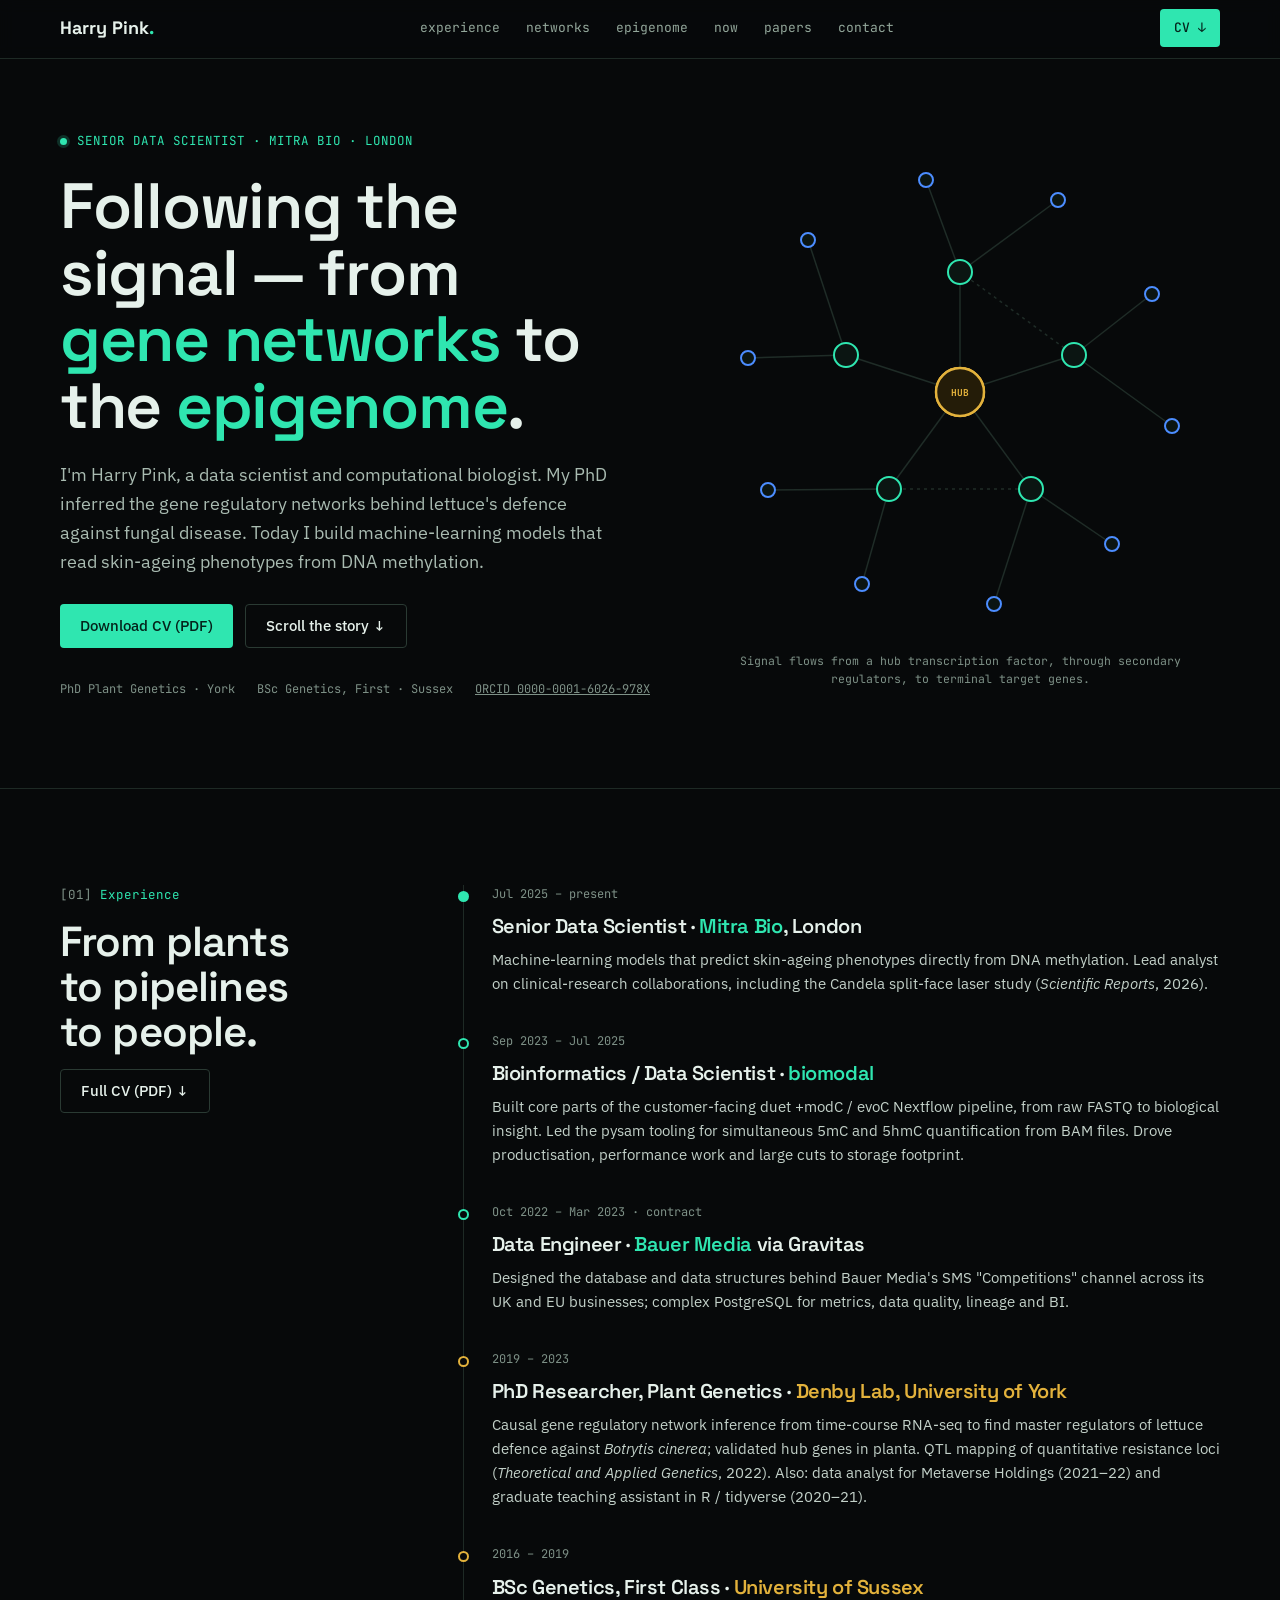
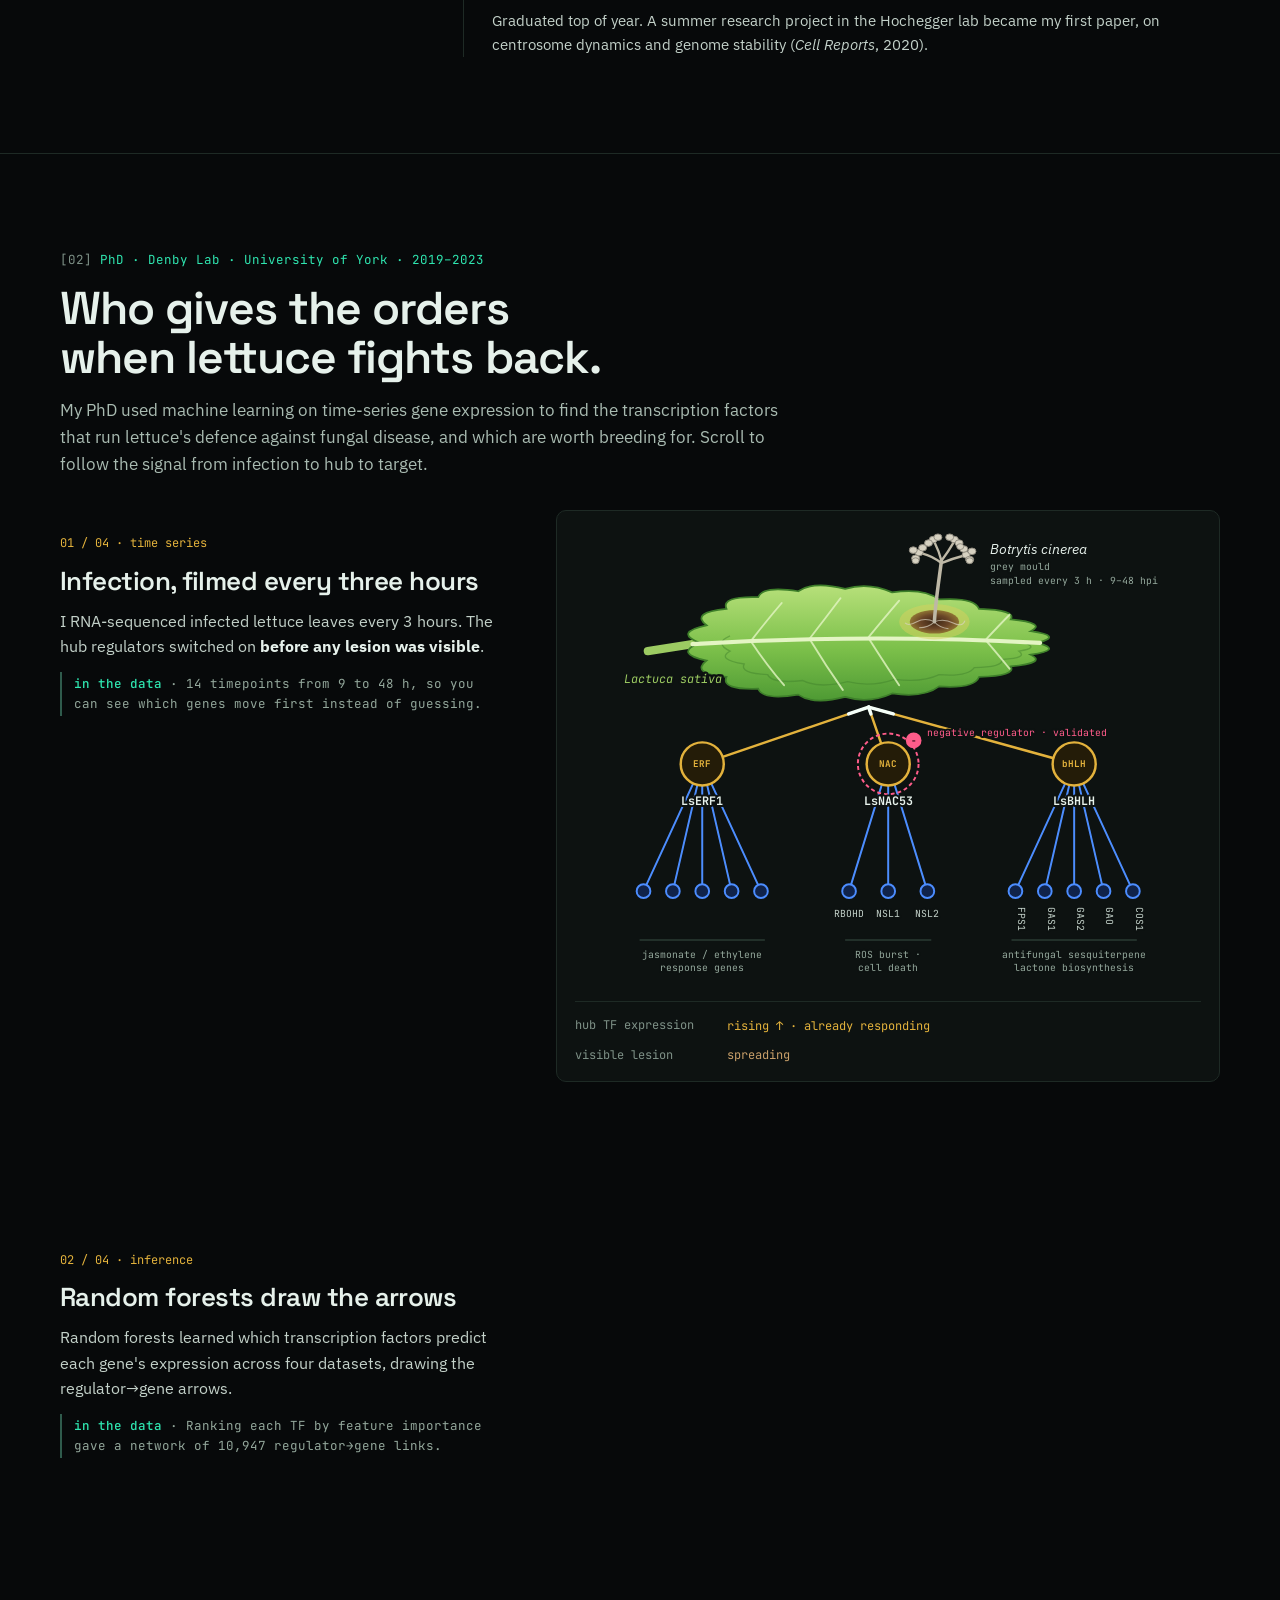
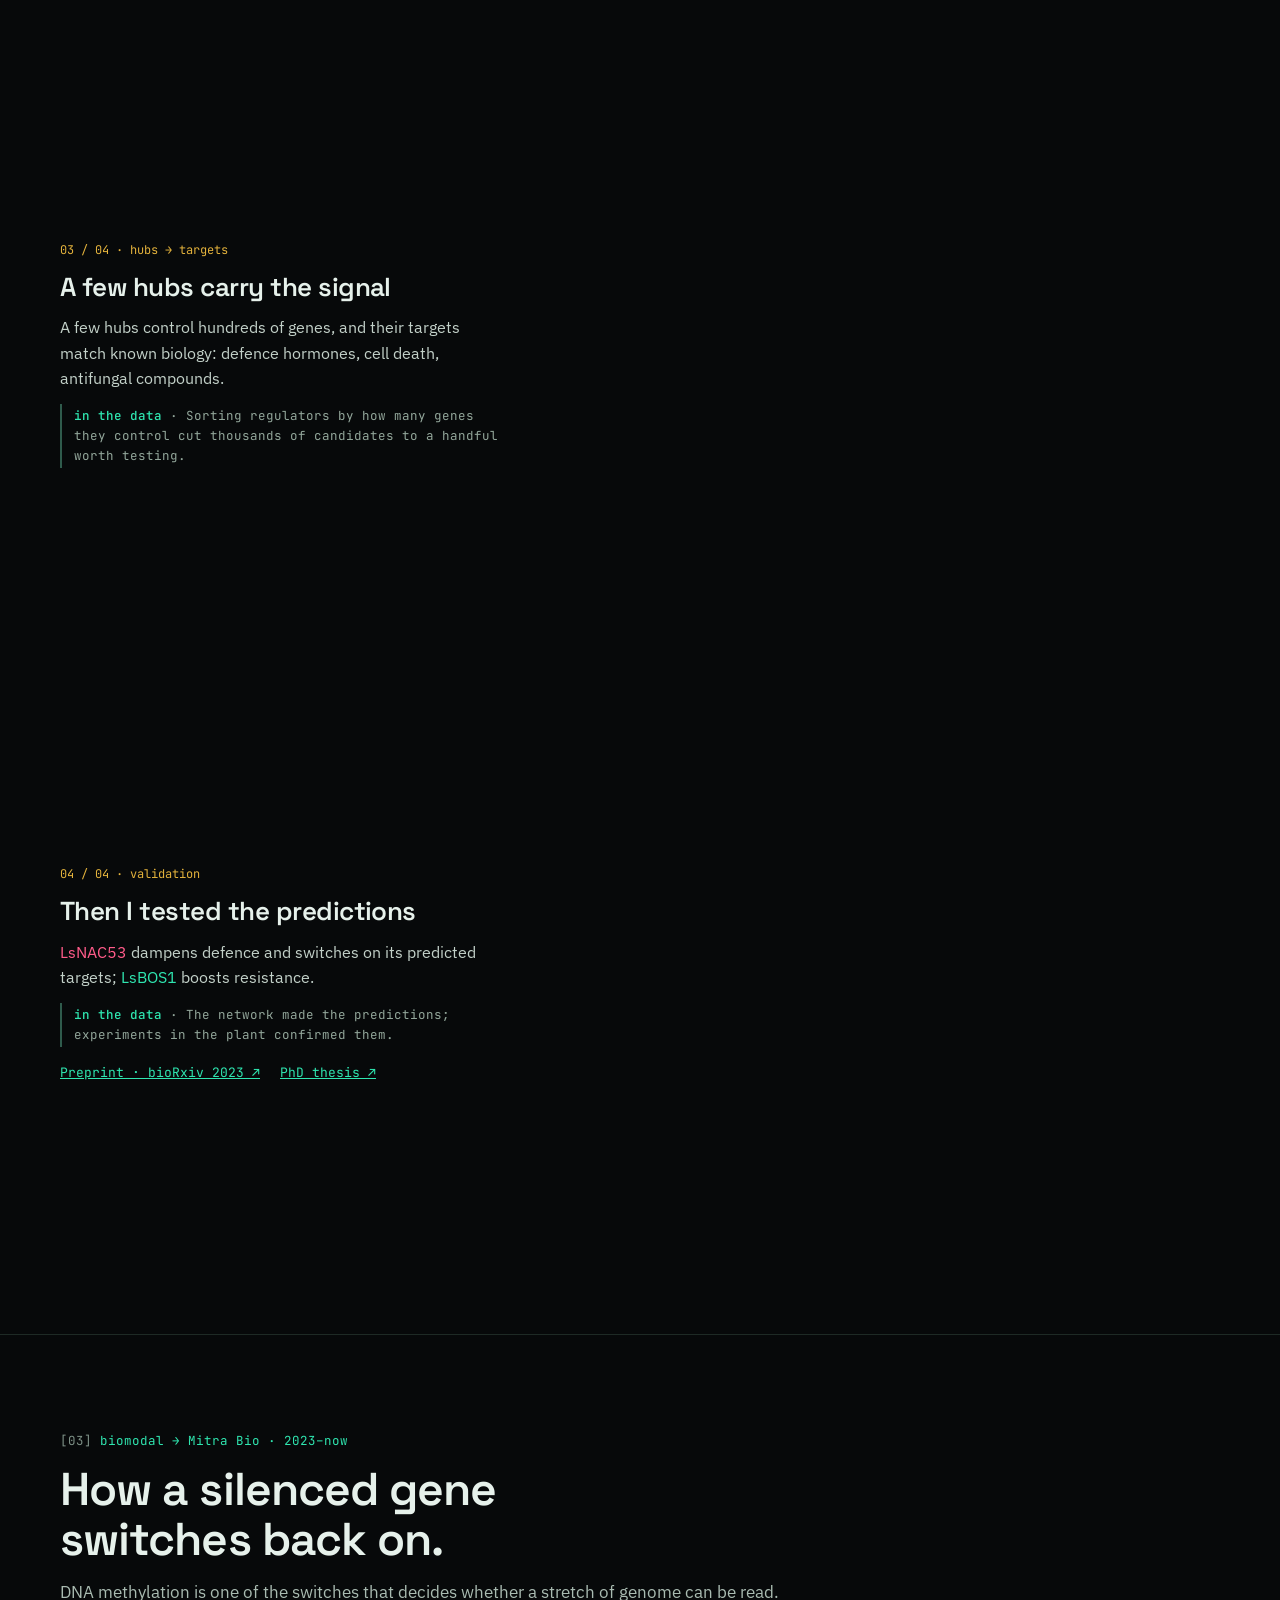
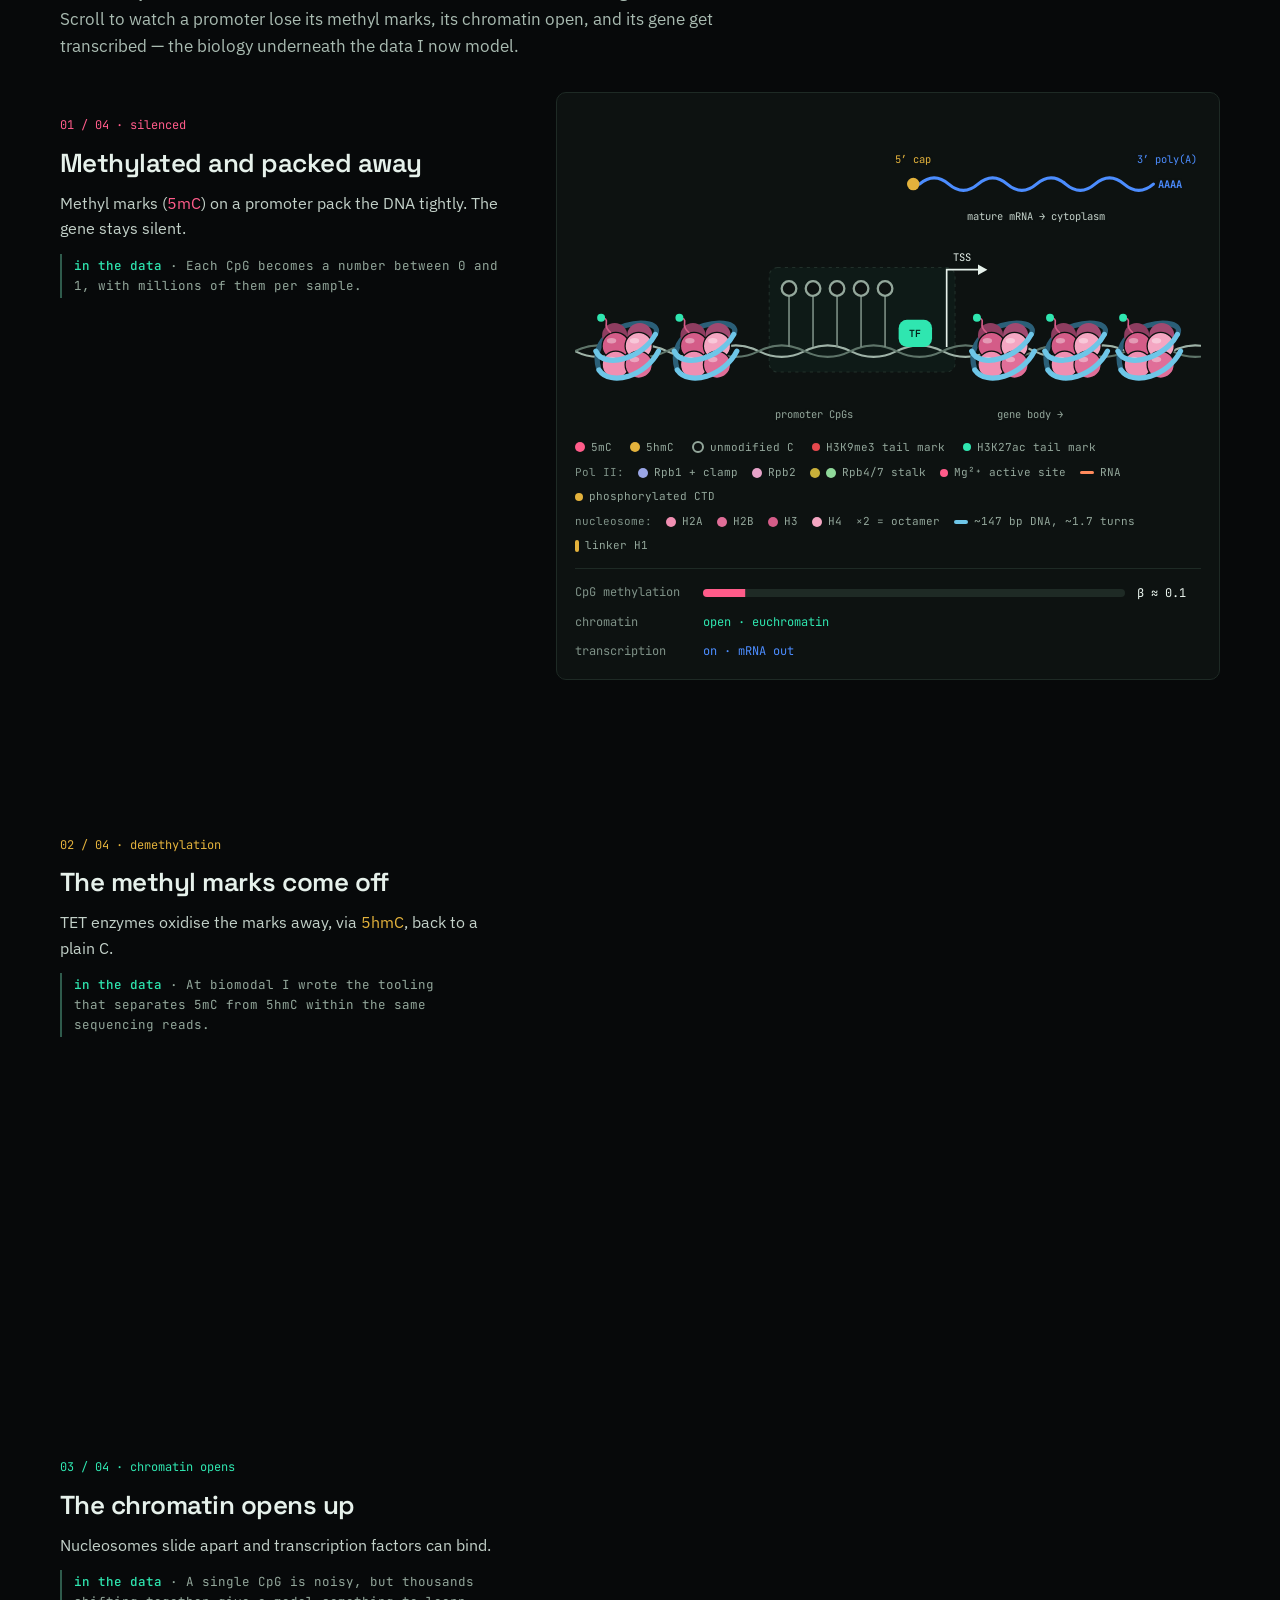
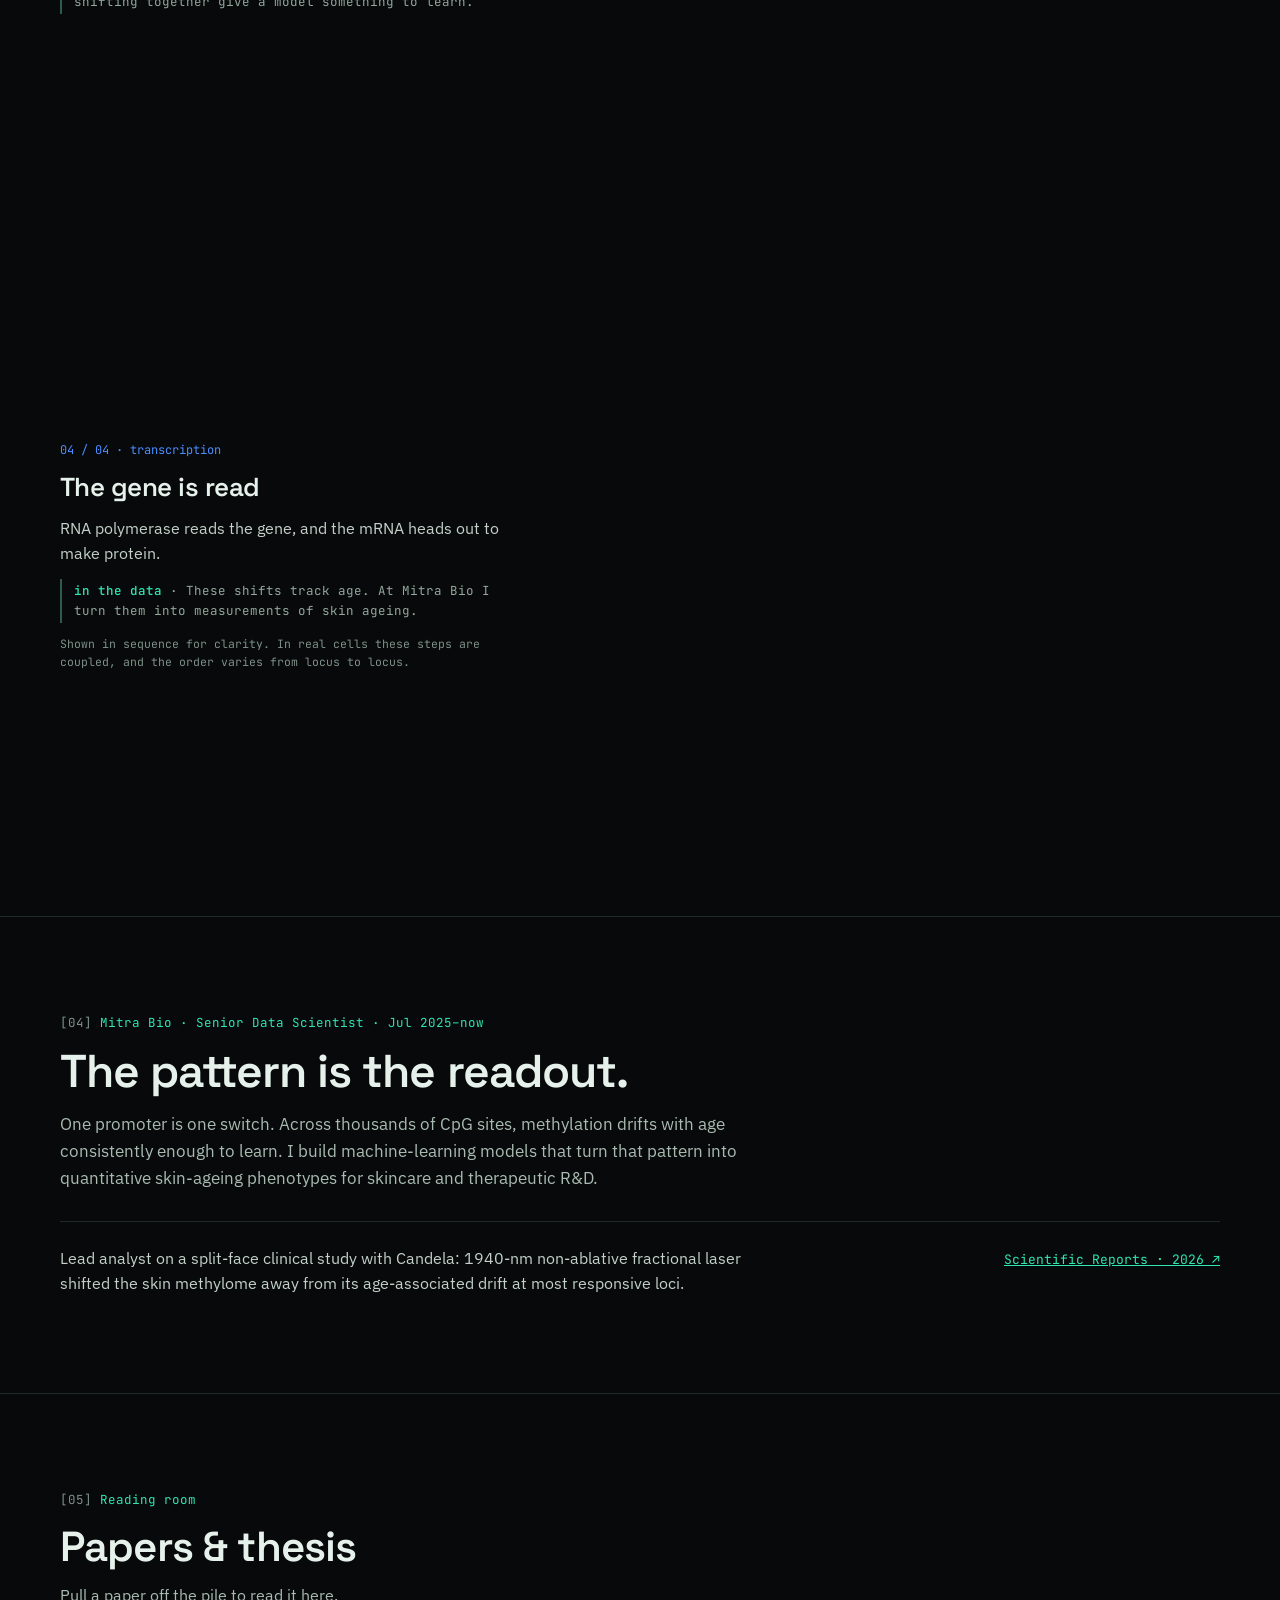
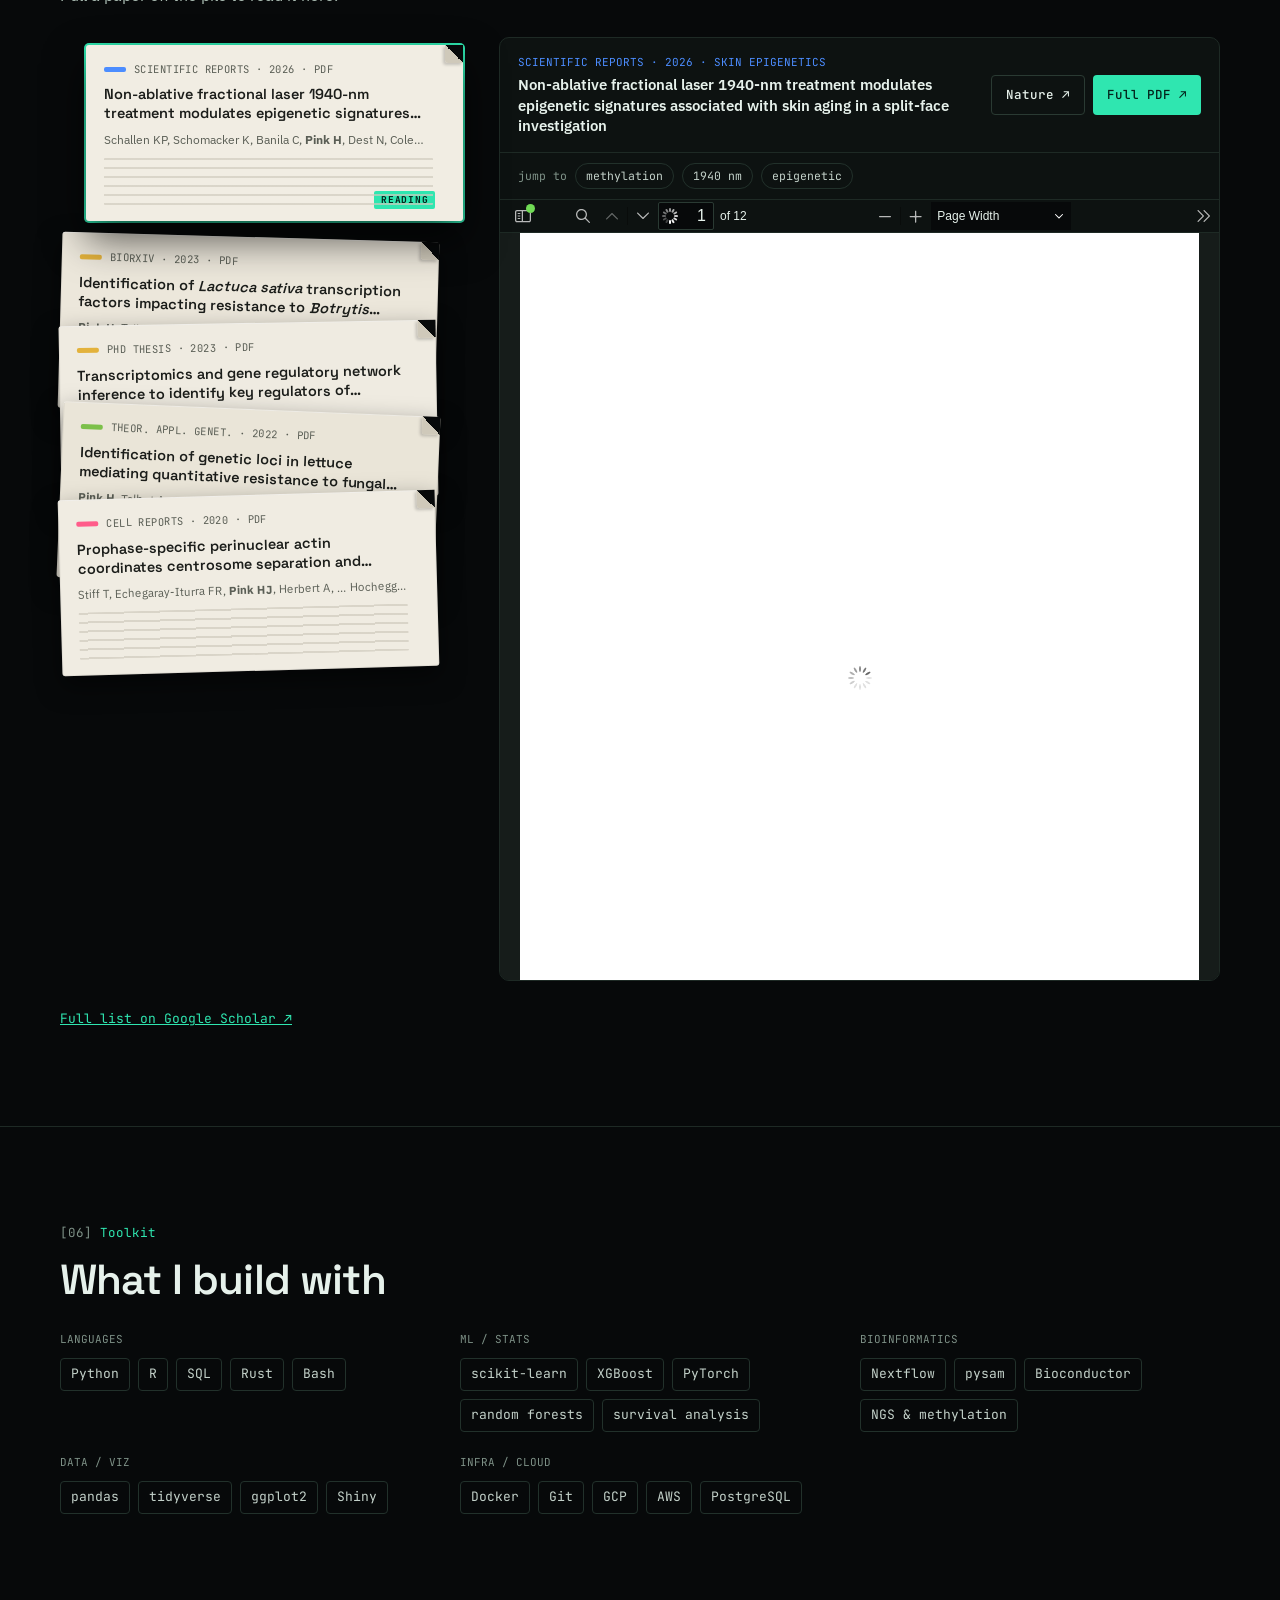
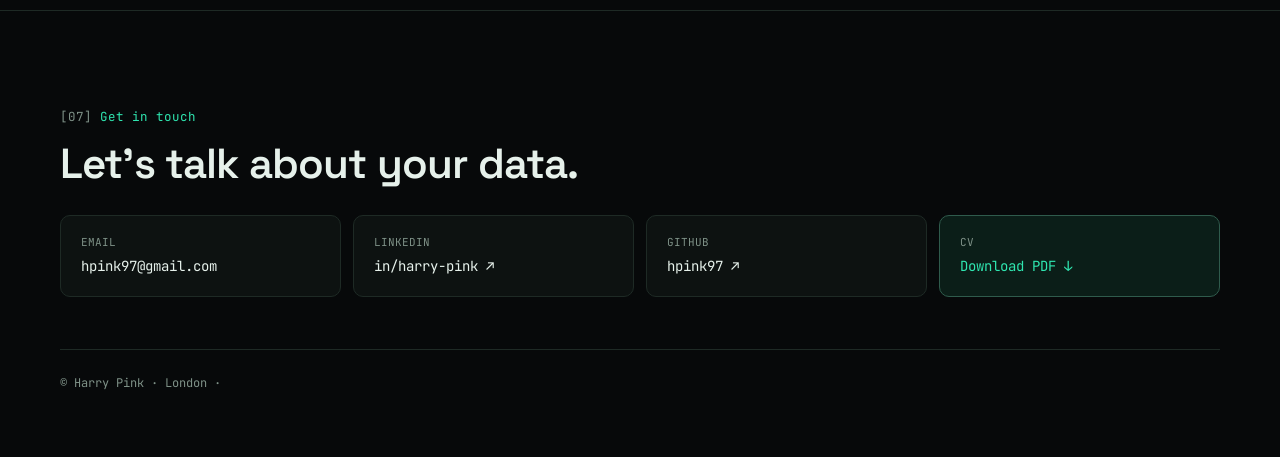
==== commit fcd58c26: "Share one pdf.js viewer across papers" ====
--- a/index.html
+++ b/index.html
@@ -65,8 +65,8 @@
 #pp1:checked~.pile label[for=pp1]+.sheet,#pp2:checked~.pile label[for=pp2]+.sheet,#pp3:checked~.pile label[for=pp3]+.sheet,#pp4:checked~.pile label[for=pp4]+.sheet,.papers:not(:has(.pp-r:checked)) label[for=pp1]+.sheet{margin-top:16px}
 #pp1:checked~.pile label[for=pp1]::before,#pp2:checked~.pile label[for=pp2]::before,#pp3:checked~.pile label[for=pp3]::before,#pp4:checked~.pile label[for=pp4]::before,#pp5:checked~.pile label[for=pp5]::before,.papers:not(:has(.pp-r:checked)) label[for=pp1]::before{opacity:1;transform:none}
 #pp1:focus-visible~.pile label[for=pp1],#pp2:focus-visible~.pile label[for=pp2],#pp3:focus-visible~.pile label[for=pp3],#pp4:focus-visible~.pile label[for=pp4],#pp5:focus-visible~.pile label[for=pp5]{outline:3px solid #2FE6B0;outline-offset:4px}
-.viewer{flex:2 1 520px;min-width:0}
-.v{display:none;border:1px solid #1E2A25;border-radius:10px;background:#0D1211;overflow:hidden}
+.viewer{flex:2 1 520px;min-width:0;border:1px solid #1E2A25;border-radius:10px;background:#0D1211;overflow:hidden}
+.v{display:none}
 .v1{display:block}
 .papers:has(.pp-r:checked) .v1{display:none}
 #pp1:checked~.viewer .v1,#pp2:checked~.viewer .v2,#pp3:checked~.viewer .v3,#pp4:checked~.viewer .v4,#pp5:checked~.viewer .v5{display:block;animation:vin .35s ease-out}
@@ -727,11 +727,11 @@
 </div>
 
 <div class="papers">
-<input class="pp-r" type="radio" name="pp" id="pp1" aria-label="Scientific Reports 2026">
-<input class="pp-r" type="radio" name="pp" id="pp2" aria-label="bioRxiv 2023 preprint">
-<input class="pp-r" type="radio" name="pp" id="pp3" aria-label="PhD thesis 2023">
-<input class="pp-r" type="radio" name="pp" id="pp4" aria-label="Theoretical and Applied Genetics 2022">
-<input class="pp-r" type="radio" name="pp" id="pp5" aria-label="Cell Reports 2020">
+<input class="pp-r" type="radio" name="pp" id="pp1" data-pdf="s41598-026-56604-4.pdf" aria-label="Scientific Reports 2026">
+<input class="pp-r" type="radio" name="pp" id="pp2" data-pdf="Pink2023_bioRxiv.pdf" aria-label="bioRxiv 2023 preprint">
+<input class="pp-r" type="radio" name="pp" id="pp3" data-pdf="Pink_205061442_WREO.pdf" aria-label="PhD thesis 2023">
+<input class="pp-r" type="radio" name="pp" id="pp4" data-pdf="s00122-022-04129-5.pdf" aria-label="Theoretical and Applied Genetics 2022">
+<input class="pp-r" type="radio" name="pp" id="pp5" data-pdf="PIIS2211124720306343.pdf" aria-label="Cell Reports 2020">
 
 <div class="pile">
 <label class="sheet" for="pp1">
@@ -773,10 +773,7 @@
 <div class="v-meta"><span class="mono" style="font-size: 11px; color: #4C8DFF">SCIENTIFIC REPORTS · 2026 · SKIN EPIGENETICS</span><span class="v-title">Non-ablative fractional laser 1940-nm treatment modulates epigenetic signatures associated with skin aging in a split-face investigation</span></div>
 <div class="v-btns"><a class="btn btn-g mono" href="https://www.nature.com/articles/s41598-026-56604-4" target="_blank" rel="noopener">Nature ↗</a><a class="btn btn-p mono" href="papers/s41598-026-56604-4.pdf" target="_blank" rel="noopener">Full PDF ↗</a></div>
 </div>
-<div class="v-find mono"><span>jump to</span><a target="pdf1" href="pdfjs/web/viewer.html?file=../../papers/s41598-026-56604-4.pdf#search=methylation">methylation</a><a target="pdf1" href="pdfjs/web/viewer.html?file=../../papers/s41598-026-56604-4.pdf#search=1940">1940 nm</a><a target="pdf1" href="pdfjs/web/viewer.html?file=../../papers/s41598-026-56604-4.pdf#search=epigenetic">epigenetic</a></div>
-<div class="v-body">
-<iframe name="pdf1" src="pdfjs/web/viewer.html?file=../../papers/s41598-026-56604-4.pdf#zoom=page-width" title="Scientific Reports 2026 PDF" loading="lazy"></iframe>
-</div>
+<div class="v-find mono"><span>jump to</span><a target="pdfv" href="pdfjs/web/viewer.html?file=../../papers/s41598-026-56604-4.pdf#search=methylation">methylation</a><a target="pdfv" href="pdfjs/web/viewer.html?file=../../papers/s41598-026-56604-4.pdf#search=1940">1940 nm</a><a target="pdfv" href="pdfjs/web/viewer.html?file=../../papers/s41598-026-56604-4.pdf#search=epigenetic">epigenetic</a></div>
 </div>
 
 <div class="v v2">
@@ -784,10 +781,7 @@
 <div class="v-meta"><span class="mono" style="font-size: 11px; color: #E3B23C">BIORXIV PREPRINT · 2023 · NETWORK INFERENCE</span><span class="v-title">Identification of Lactuca sativa transcription factors impacting resistance to Botrytis cinerea through predictive network inference</span></div>
 <div class="v-btns"><a class="btn btn-g mono" href="https://www.biorxiv.org/content/10.1101/2023.07.19.549542v1" target="_blank" rel="noopener">bioRxiv ↗</a><a class="btn btn-p mono" href="papers/Pink2023_bioRxiv.pdf" target="_blank" rel="noopener">Full PDF ↗</a></div>
 </div>
-<div class="v-find mono"><span>jump to</span><a target="pdf2" href="pdfjs/web/viewer.html?file=../../papers/Pink2023_bioRxiv.pdf#search=OutPredict">OutPredict</a><a target="pdf2" href="pdfjs/web/viewer.html?file=../../papers/Pink2023_bioRxiv.pdf#search=LsNAC53">LsNAC53</a><a target="pdf2" href="pdfjs/web/viewer.html?file=../../papers/Pink2023_bioRxiv.pdf#search=BOS1">BOS1</a></div>
-<div class="v-body">
-<iframe name="pdf2" src="pdfjs/web/viewer.html?file=../../papers/Pink2023_bioRxiv.pdf#zoom=page-width" title="bioRxiv 2023 preprint PDF" loading="lazy"></iframe>
-</div>
+<div class="v-find mono"><span>jump to</span><a target="pdfv" href="pdfjs/web/viewer.html?file=../../papers/Pink2023_bioRxiv.pdf#search=OutPredict">OutPredict</a><a target="pdfv" href="pdfjs/web/viewer.html?file=../../papers/Pink2023_bioRxiv.pdf#search=LsNAC53">LsNAC53</a><a target="pdfv" href="pdfjs/web/viewer.html?file=../../papers/Pink2023_bioRxiv.pdf#search=BOS1">BOS1</a></div>
 </div>
 
 <div class="v v3">
@@ -795,10 +789,7 @@
 <div class="v-meta"><span class="mono" style="font-size: 11px; color: #E3B23C">PHD THESIS · 2023 · UNIVERSITY OF YORK</span><span class="v-title">Transcriptomics and gene regulatory network inference to identify key regulators of Lactuca sativa disease resistance</span></div>
 <div class="v-btns"><a class="btn btn-g mono" href="https://etheses.whiterose.ac.uk/id/eprint/34510/" target="_blank" rel="noopener">White Rose ↗</a><a class="btn btn-p mono" href="papers/Pink_205061442_WREO.pdf" target="_blank" rel="noopener">Full PDF ↗</a></div>
 </div>
-<div class="v-find mono"><span>jump to</span><a target="pdf3" href="pdfjs/web/viewer.html?file=../../papers/Pink_205061442_WREO.pdf#search=OutPredict">OutPredict</a><a target="pdf3" href="pdfjs/web/viewer.html?file=../../papers/Pink_205061442_WREO.pdf#search=LsNAC53">LsNAC53</a><a target="pdf3" href="pdfjs/web/viewer.html?file=../../papers/Pink_205061442_WREO.pdf#search=Sclerotinia">Sclerotinia</a></div>
-<div class="v-body">
-<iframe name="pdf3" src="pdfjs/web/viewer.html?file=../../papers/Pink_205061442_WREO.pdf#zoom=page-width" title="PhD thesis PDF" loading="lazy"></iframe>
-</div>
+<div class="v-find mono"><span>jump to</span><a target="pdfv" href="pdfjs/web/viewer.html?file=../../papers/Pink_205061442_WREO.pdf#search=OutPredict">OutPredict</a><a target="pdfv" href="pdfjs/web/viewer.html?file=../../papers/Pink_205061442_WREO.pdf#search=LsNAC53">LsNAC53</a><a target="pdfv" href="pdfjs/web/viewer.html?file=../../papers/Pink_205061442_WREO.pdf#search=Sclerotinia">Sclerotinia</a></div>
 </div>
 
 <div class="v v4">
@@ -806,10 +797,7 @@
 <div class="v-meta"><span class="mono" style="font-size: 11px; color: #7CC04A">THEORETICAL AND APPLIED GENETICS · 2022 · 135(7), 2481–2500</span><span class="v-title">Identification of genetic loci in lettuce mediating quantitative resistance to fungal pathogens</span></div>
 <div class="v-btns"><a class="btn btn-g mono" href="https://doi.org/10.1007/s00122-022-04129-5" target="_blank" rel="noopener">Springer ↗</a><a class="btn btn-p mono" href="papers/s00122-022-04129-5.pdf" target="_blank" rel="noopener">Full PDF ↗</a></div>
 </div>
-<div class="v-find mono"><span>jump to</span><a target="pdf4" href="pdfjs/web/viewer.html?file=../../papers/s00122-022-04129-5.pdf#search=QTL">QTL</a><a target="pdf4" href="pdfjs/web/viewer.html?file=../../papers/s00122-022-04129-5.pdf#search=Sclerotinia">Sclerotinia</a><a target="pdf4" href="pdfjs/web/viewer.html?file=../../papers/s00122-022-04129-5.pdf#search=Botrytis">Botrytis</a></div>
-<div class="v-body">
-<iframe name="pdf4" src="pdfjs/web/viewer.html?file=../../papers/s00122-022-04129-5.pdf#zoom=page-width" title="Theoretical and Applied Genetics 2022 PDF" loading="lazy"></iframe>
-</div>
+<div class="v-find mono"><span>jump to</span><a target="pdfv" href="pdfjs/web/viewer.html?file=../../papers/s00122-022-04129-5.pdf#search=QTL">QTL</a><a target="pdfv" href="pdfjs/web/viewer.html?file=../../papers/s00122-022-04129-5.pdf#search=Sclerotinia">Sclerotinia</a><a target="pdfv" href="pdfjs/web/viewer.html?file=../../papers/s00122-022-04129-5.pdf#search=Botrytis">Botrytis</a></div>
 </div>
 
 <div class="v v5">
@@ -817,10 +805,11 @@
 <div class="v-meta"><span class="mono" style="font-size: 11px; color: #FF5C8A">CELL REPORTS · 2020 · 31(8), 107681</span><span class="v-title">Prophase-specific perinuclear actin coordinates centrosome separation and positioning to ensure accurate chromosome segregation</span></div>
 <div class="v-btns"><a class="btn btn-g mono" href="https://doi.org/10.1016/j.celrep.2020.107681" target="_blank" rel="noopener">Cell Press ↗</a><a class="btn btn-p mono" href="papers/PIIS2211124720306343.pdf" target="_blank" rel="noopener">Full PDF ↗</a></div>
 </div>
-<div class="v-find mono"><span>jump to</span><a target="pdf5" href="pdfjs/web/viewer.html?file=../../papers/PIIS2211124720306343.pdf#search=prophase">prophase</a><a target="pdf5" href="pdfjs/web/viewer.html?file=../../papers/PIIS2211124720306343.pdf#search=actin">actin</a><a target="pdf5" href="pdfjs/web/viewer.html?file=../../papers/PIIS2211124720306343.pdf#search=centrosome">centrosome</a></div>
+<div class="v-find mono"><span>jump to</span><a target="pdfv" href="pdfjs/web/viewer.html?file=../../papers/PIIS2211124720306343.pdf#search=prophase">prophase</a><a target="pdfv" href="pdfjs/web/viewer.html?file=../../papers/PIIS2211124720306343.pdf#search=actin">actin</a><a target="pdfv" href="pdfjs/web/viewer.html?file=../../papers/PIIS2211124720306343.pdf#search=centrosome">centrosome</a></div>
+</div>
+
 <div class="v-body">
-<iframe name="pdf5" src="pdfjs/web/viewer.html?file=../../papers/PIIS2211124720306343.pdf#zoom=page-width" title="Cell Reports 2020 PDF" loading="lazy"></iframe>
-</div>
+<iframe id="pdfv" name="pdfv" src="pdfjs/web/viewer.html?file=../../papers/s41598-026-56604-4.pdf#zoom=page-width" title="Paper PDF viewer" loading="lazy"></iframe>
 </div>
 
 </div>
@@ -865,14 +854,33 @@
 
 </div>
 <script>
+// One shared pdf.js instance: swap documents in place instead of spinning up a viewer + worker per paper
+const frame = document.getElementById('pdfv');
 // pdf.js can't fetch PDFs over file://, so fall back to the browser's native viewer when opened locally
-if (location.protocol === 'file:') {
-  document.querySelectorAll('.v-body iframe').forEach(f => {
-    const m = f.getAttribute('src').match(/file=\.\.\/\.\.\/([^#&]+)/);
-    if (m) f.src = m[1] + '#view=FitH';
-  });
+const local = location.protocol === 'file:';
+let current = 's41598-026-56604-4.pdf', loading = null;
+if (local) {
+  frame.src = 'papers/' + current + '#view=FitH';
   document.querySelectorAll('.v-find').forEach(e => e.style.display = 'none');
 }
+const viewerApp = () => { try { return frame.contentWindow.PDFViewerApplication; } catch { return null; } };
+document.querySelectorAll('.pp-r').forEach(r => r.addEventListener('change', () => {
+  const pdf = r.dataset.pdf;
+  if (pdf === current) return;
+  current = pdf;
+  const app = viewerApp();
+  if (local) frame.src = 'papers/' + pdf + '#view=FitH';
+  else if (app) {
+    const p = loading = app.initializedPromise.then(() => app.open({ url: '../../papers/' + pdf }));
+    p.finally(() => { if (loading === p) loading = null; });
+  } else frame.src = 'pdfjs/web/viewer.html?file=../../papers/' + pdf + '#zoom=page-width';
+}));
+document.querySelectorAll('.v-find a').forEach(a => a.addEventListener('click', e => {
+  const app = viewerApp();
+  if (!app || !app.pdfDocument || loading) return;
+  e.preventDefault();
+  app.pdfLinkService.setHash(new URL(a.href).hash.slice(1));
+}));
 </script>
 </body>
 </html>
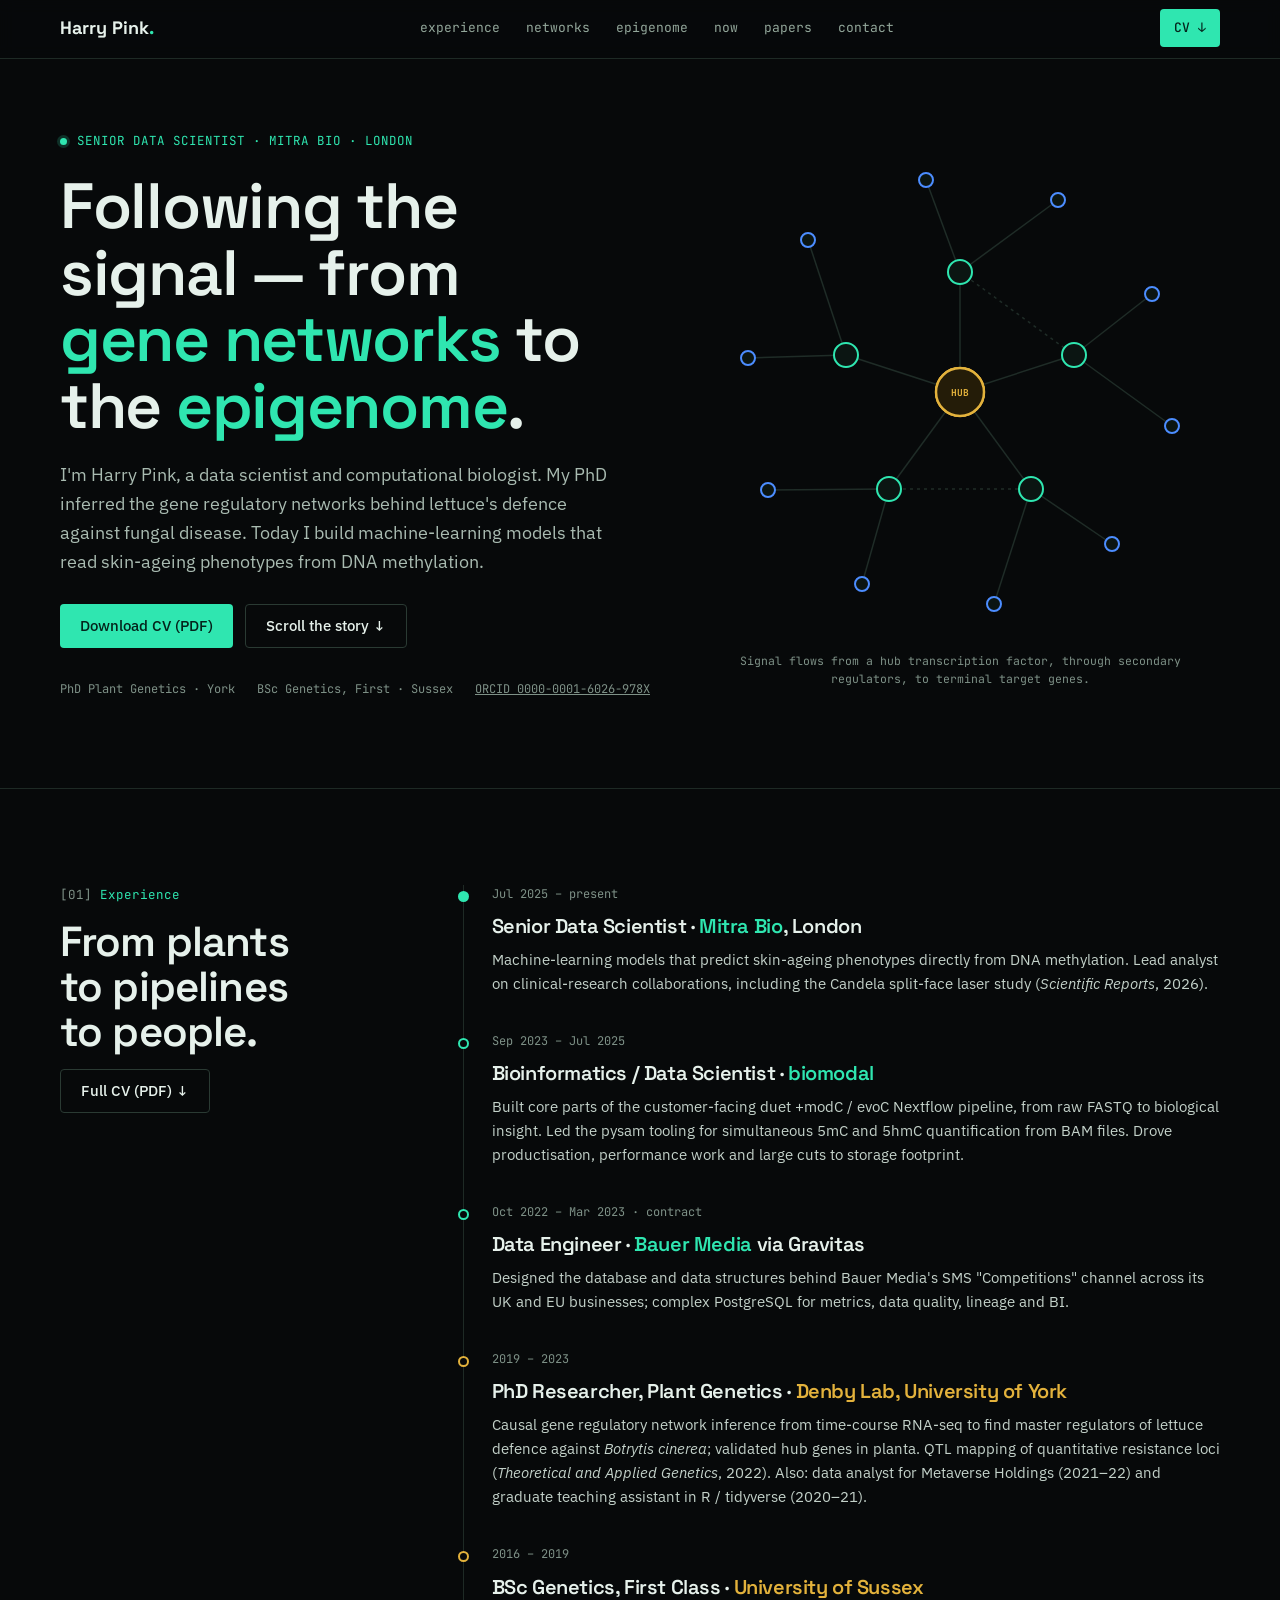
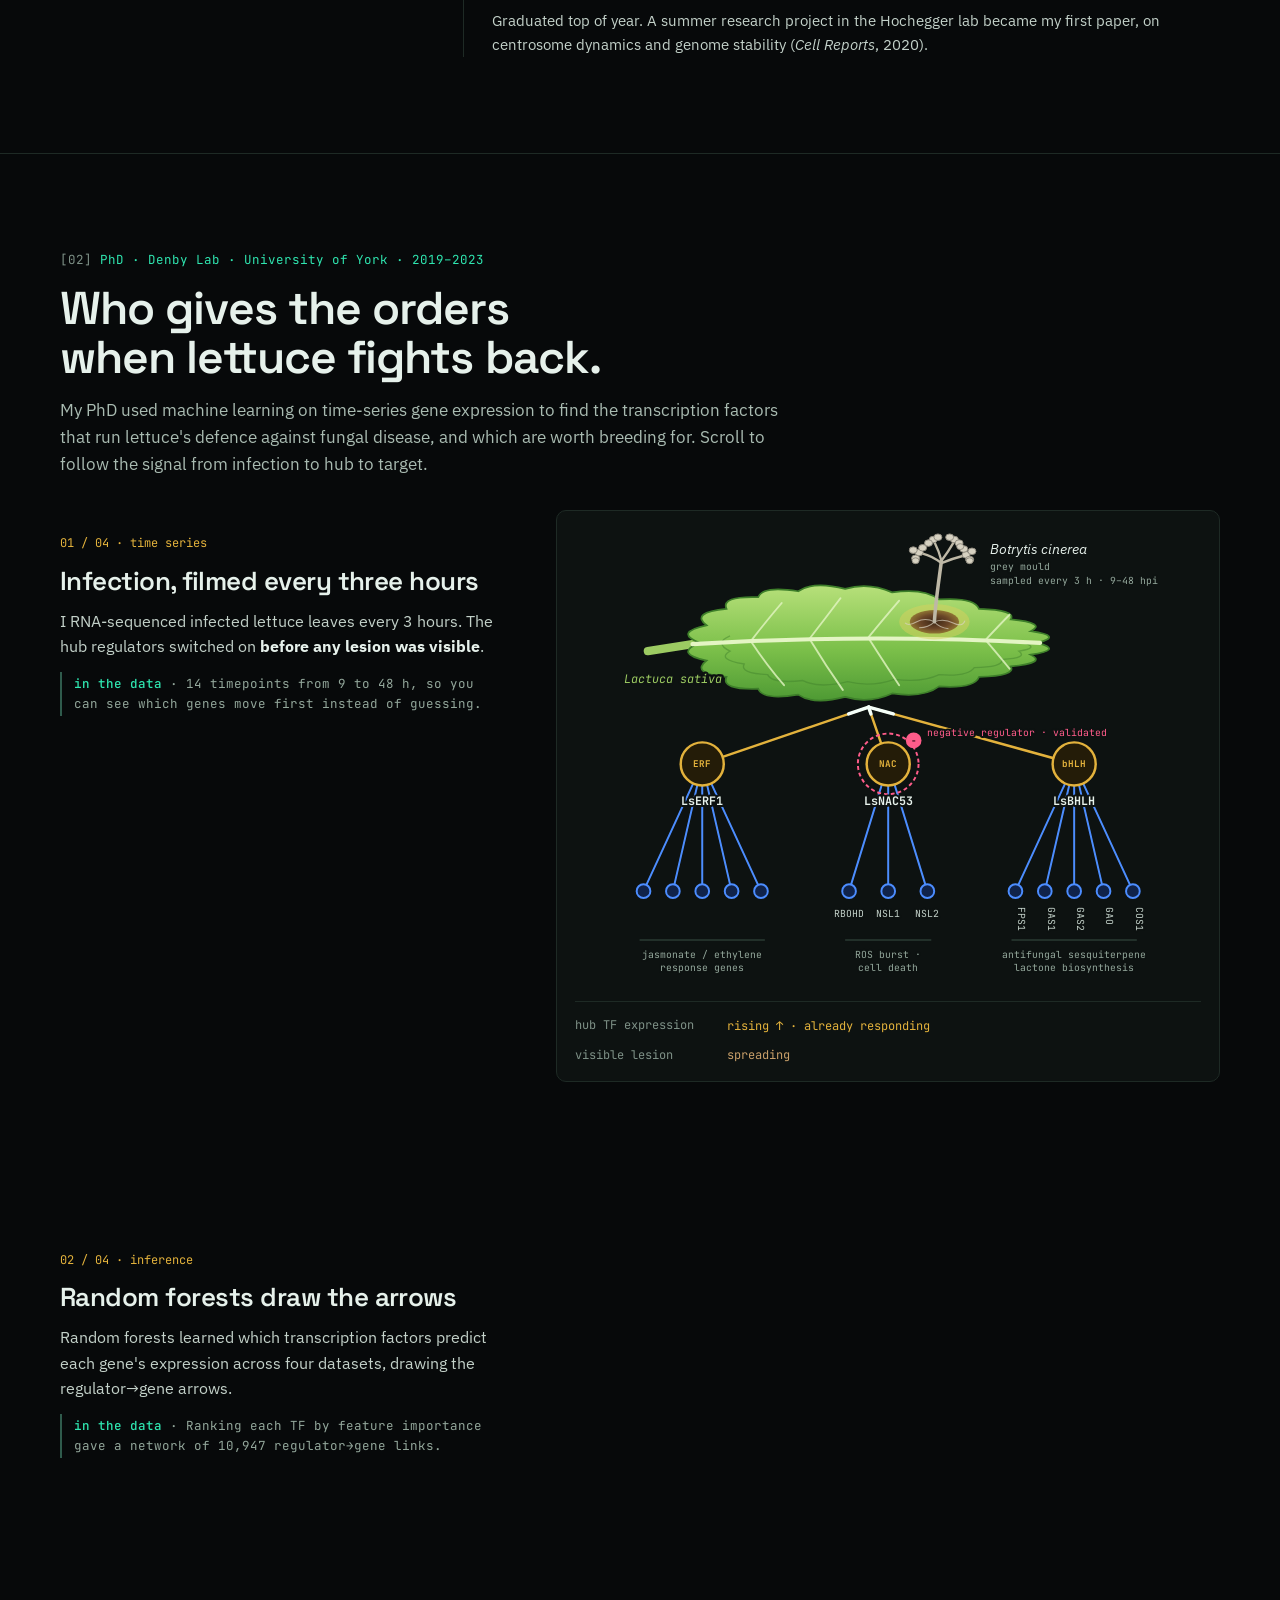
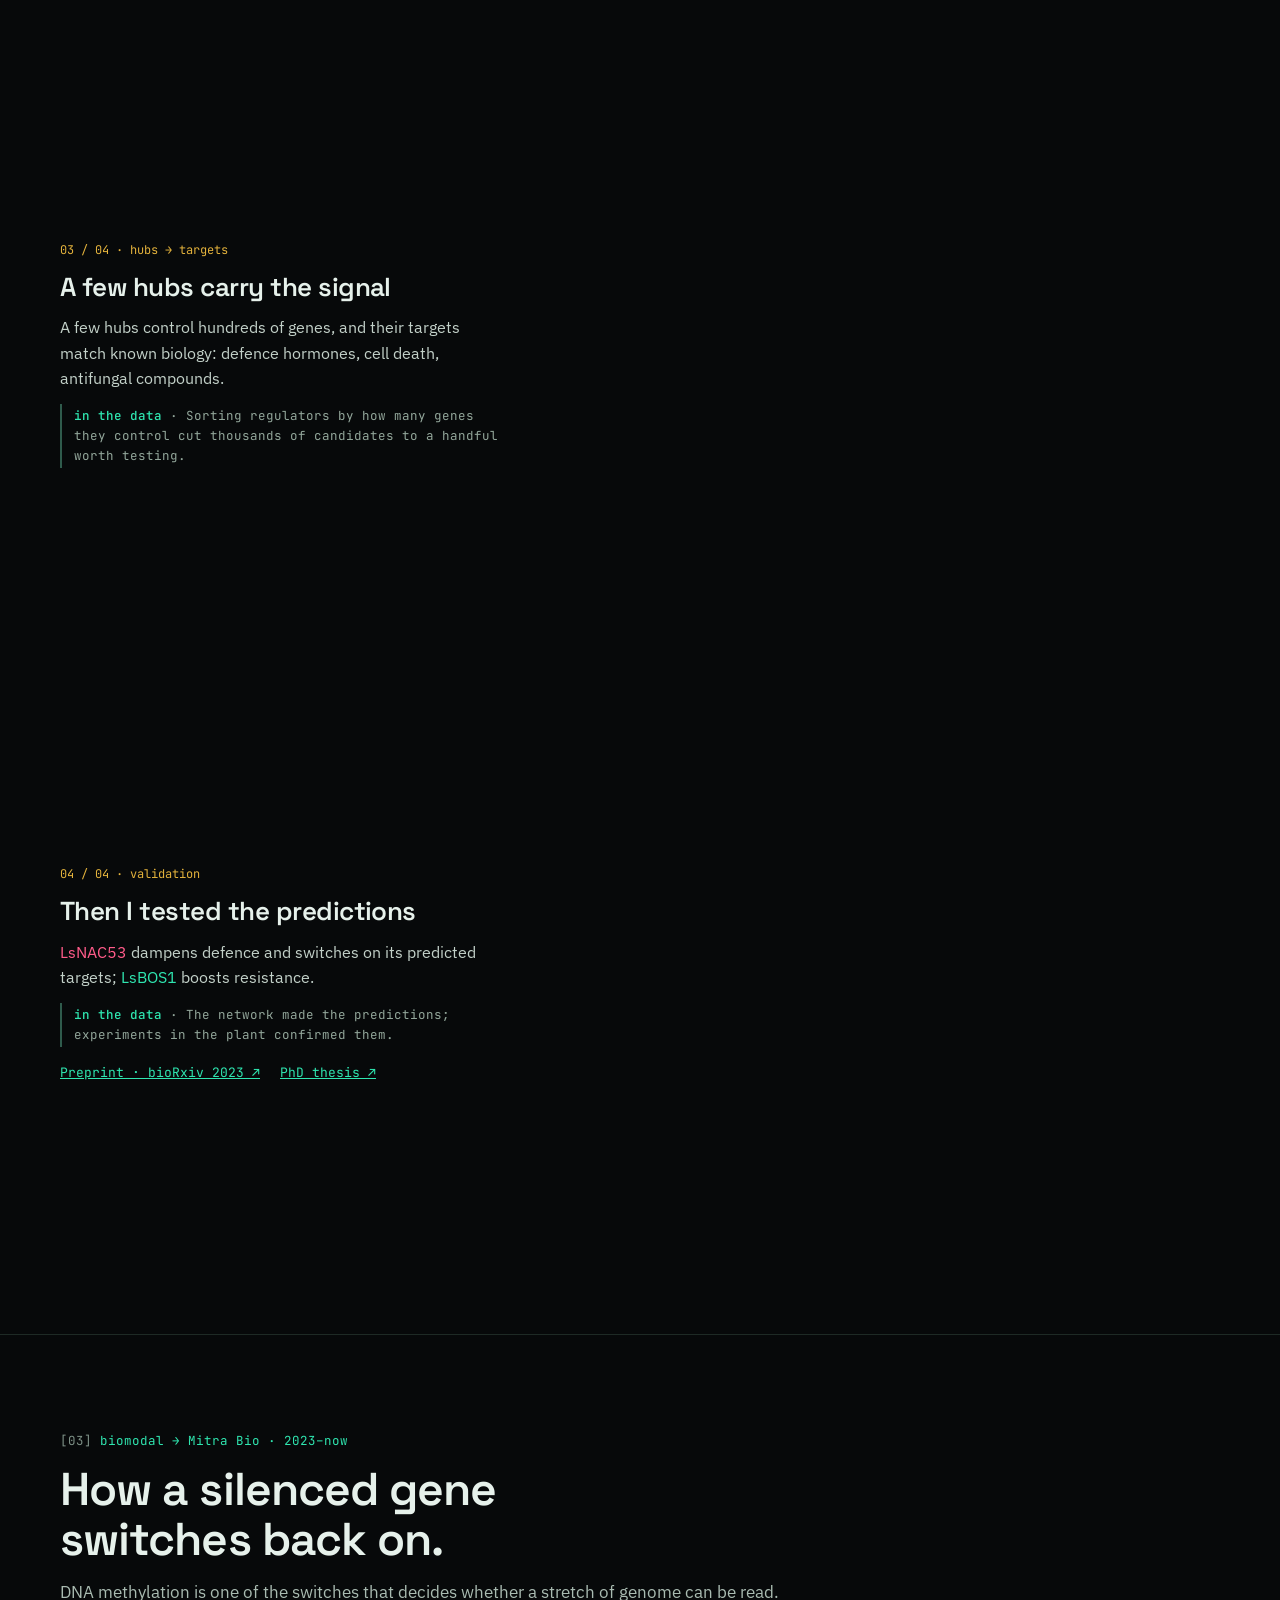
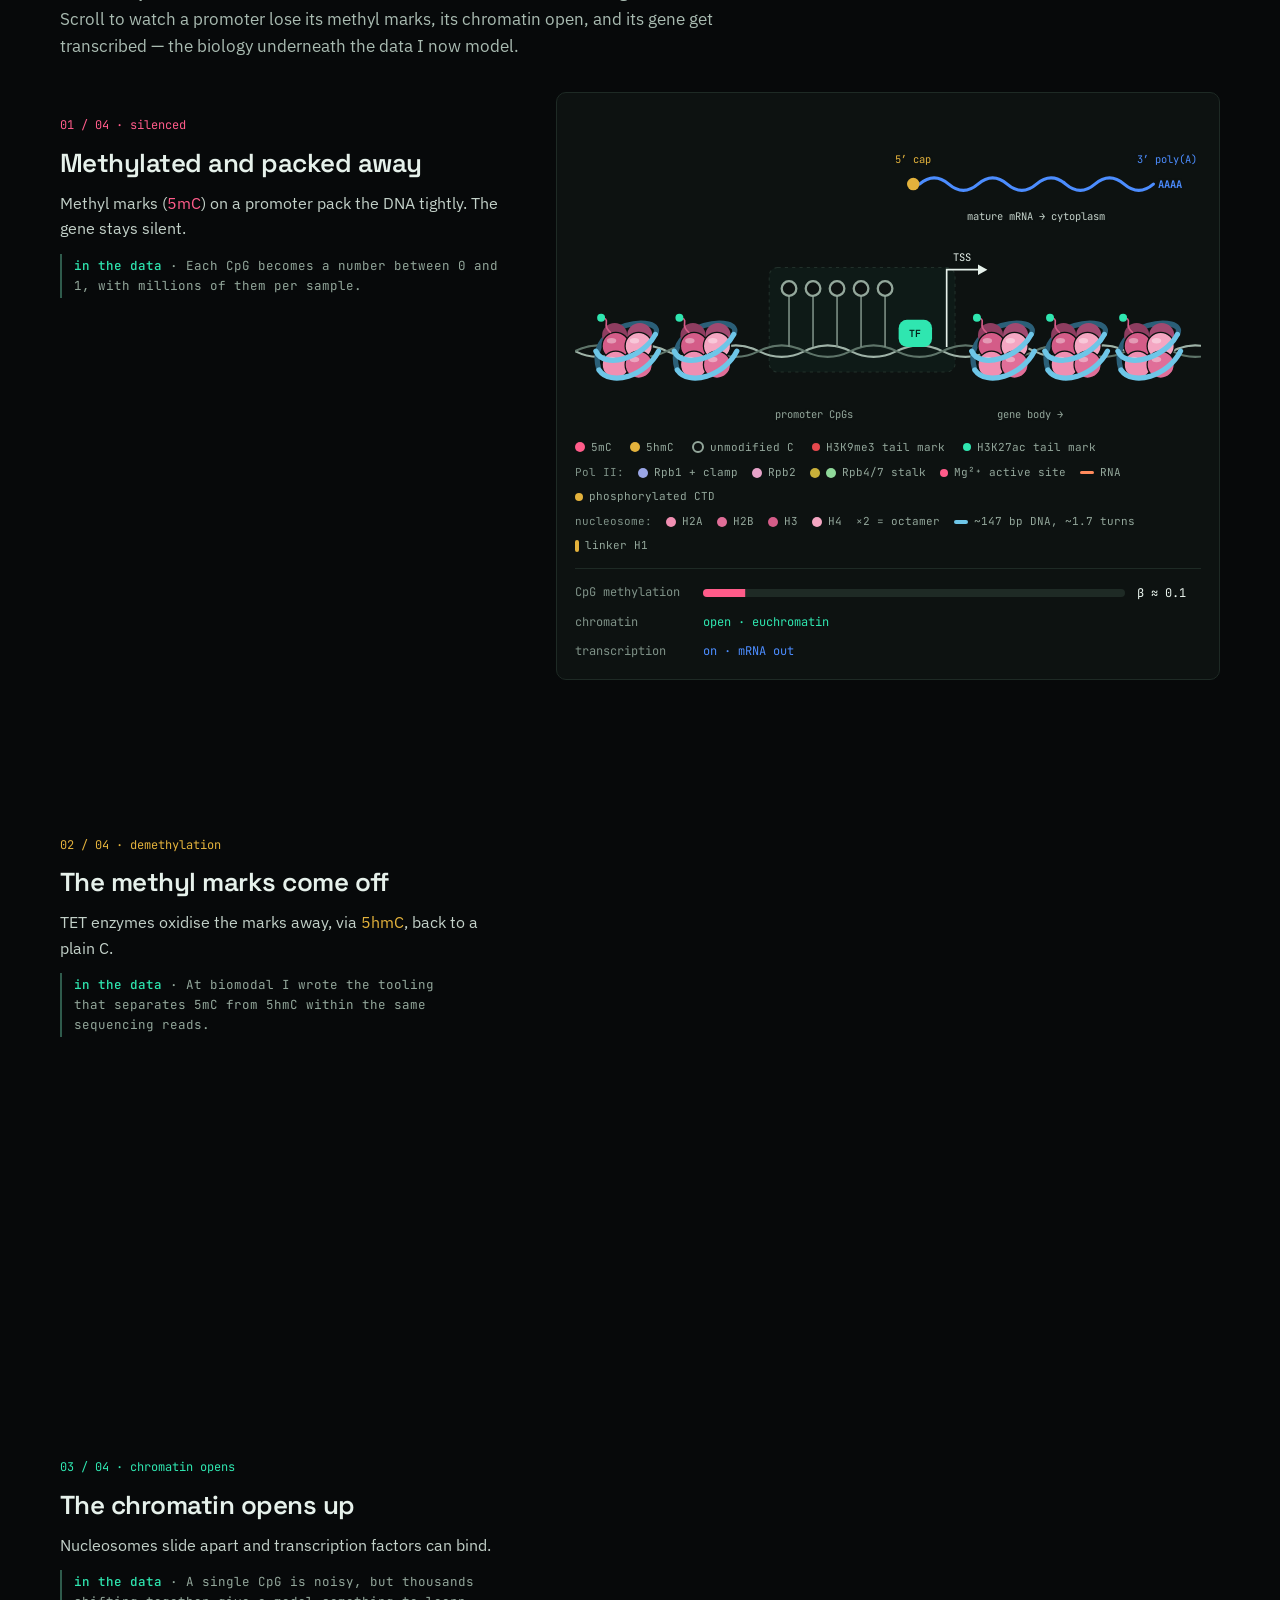
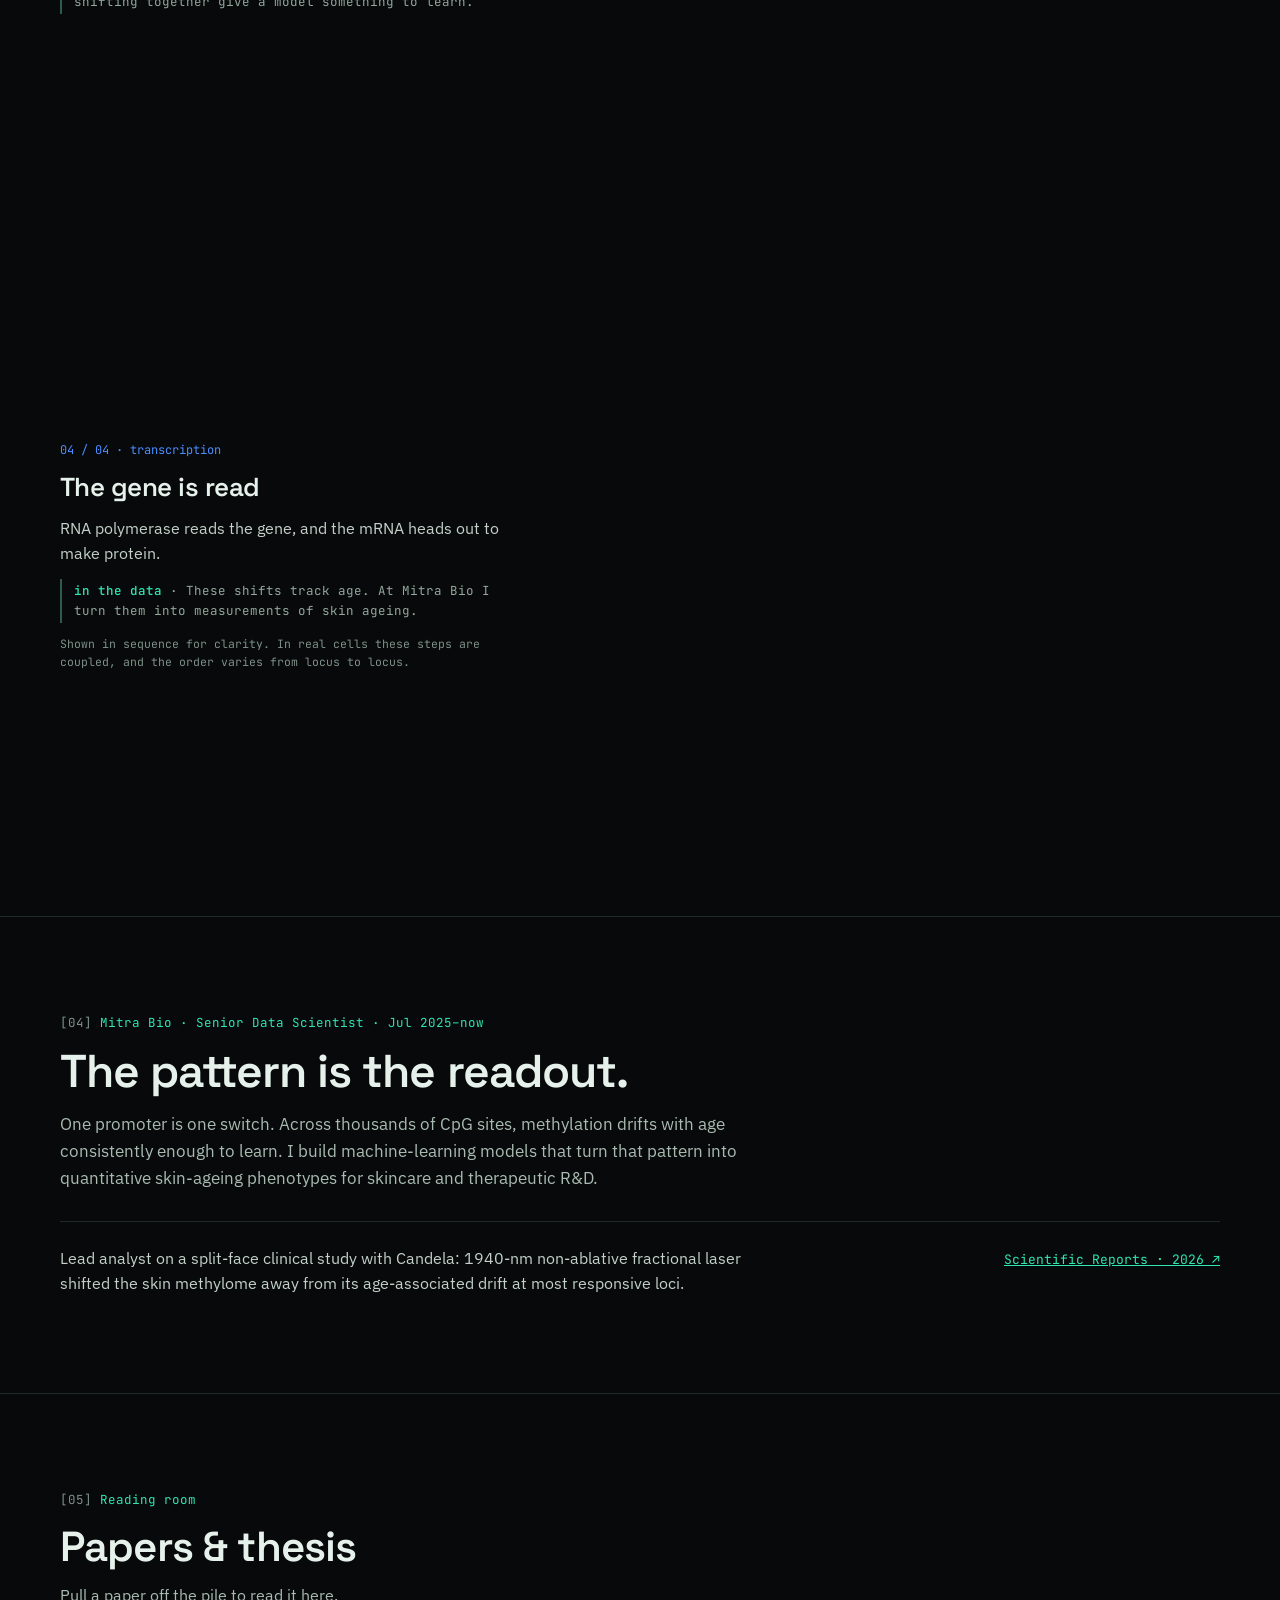
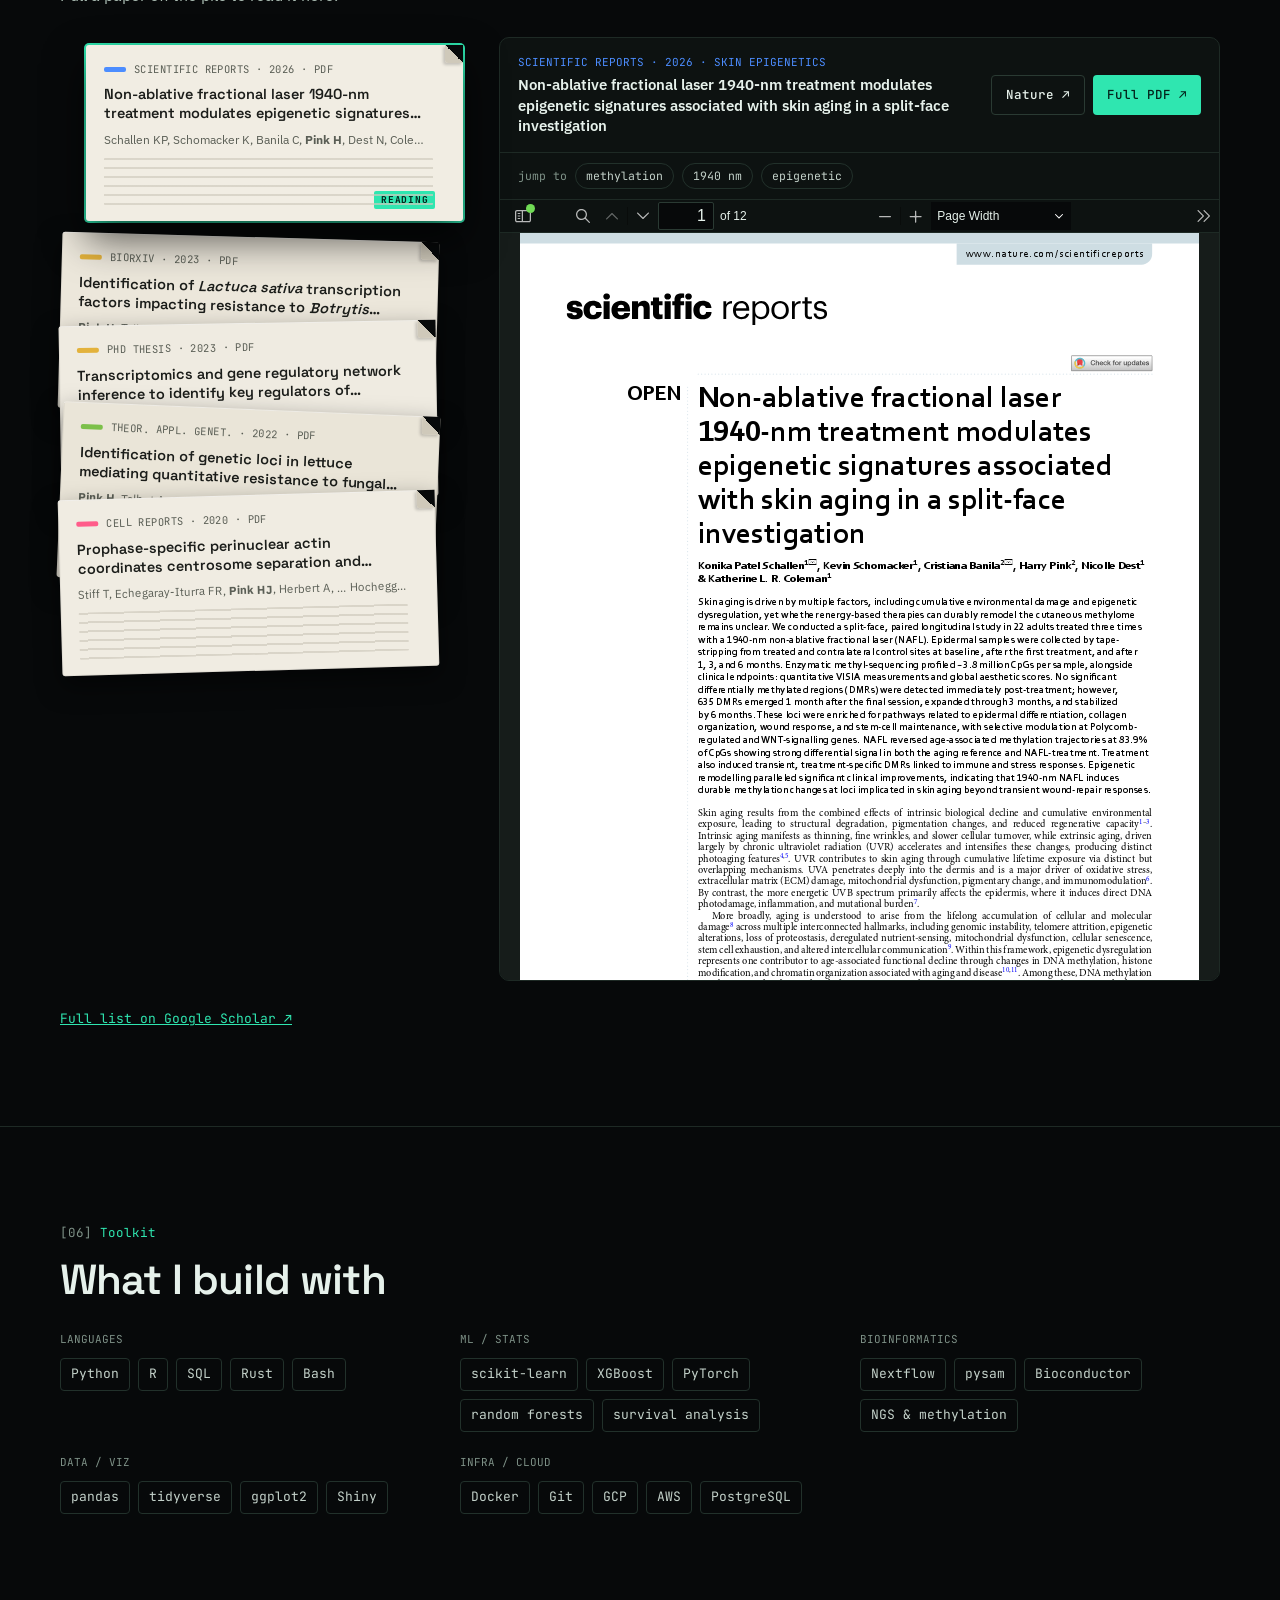
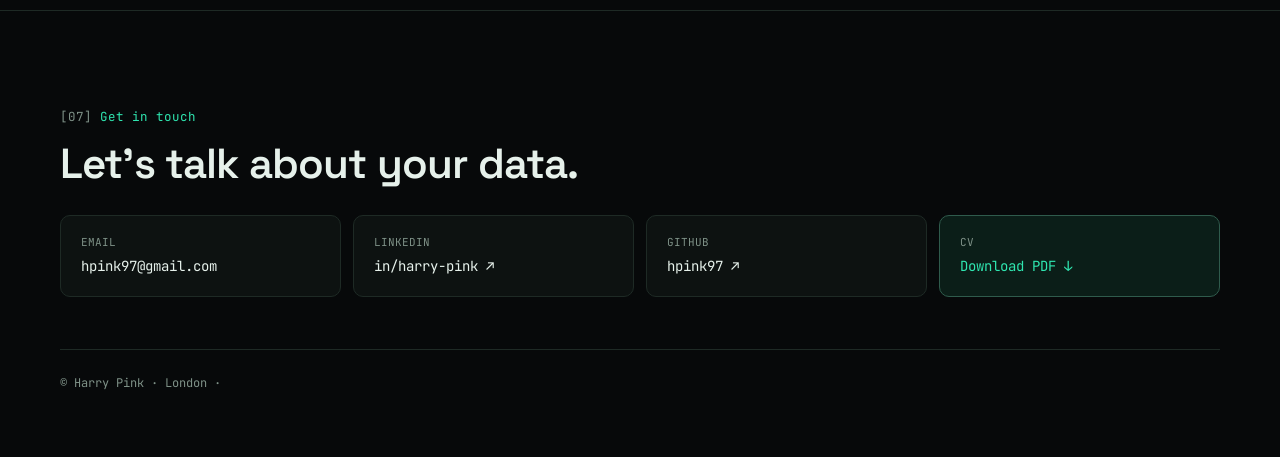
==== commit fc6067c9: "Improve narrow-screen layout and animation performance" ====
--- a/index.html
+++ b/index.html
@@ -34,8 +34,16 @@
 .ds{margin:0;font-size:12.5px;line-height:1.6;color:#93A79B;border-left:2px solid #2F5B4C;padding:2px 0 2px 12px}
 .ds b{color:#2FE6B0;font-weight:500}
 .pubcard:hover{border-color:#2F5B4C}
-@media (max-width:900px){
+@media (max-width:1000px){
   .stage{order:-1;flex-basis:100%;top:58px;background:#07090A;padding-bottom:10px}
+  .stage svg{max-height:40vh}
+  .lg-x{display:none !important}
+  nav{backdrop-filter:none !important;background:#07090A !important}
+  /* stage sits on top of the text here, so time the animation to the band of text visible below it */
+  .grn-sec,.epi-sec{view-timeline-name:none}
+  .grn-sec{timeline-scope:--grn}.epi-sec{timeline-scope:--epi}
+  .grn-sec .steps{view-timeline-name:--grn}.epi-sec .steps{view-timeline-name:--epi}
+  .steps{view-timeline-inset:calc(58px + var(--sh,45vh)) 0px}
   .step{min-height:460px;justify-content:flex-start;padding-top:12px}
   .step:first-child{min-height:460px}
   .plotbox{display:none}
@@ -102,6 +110,7 @@
 .breath{transform-box:fill-box;transform-origin:center;animation:breath 3.6s ease-out infinite}
 .pulse{stroke-dasharray:.12 2;animation:travel 2.4s linear infinite}
 .spore{animation:fall 3.6s ease-in infinite}
+.off :is(.hp1,.hp2,.hm,.hl,.breath,.pulse,.spore){animation-play-state:paused}
 
 /* ---- scroll-driven chapters (base state = the finished picture) ---- */
 .grn-sec{view-timeline-name:--grn}
@@ -666,7 +675,7 @@
 <span style="display: inline-flex; align-items: center; gap: 6px"><i style="width: 8px; height: 8px; border-radius: 50%; background: #E5484D"></i>H3K9me3 tail mark</span>
 <span style="display: inline-flex; align-items: center; gap: 6px"><i style="width: 8px; height: 8px; border-radius: 50%; background: #2FE6B0"></i>H3K27ac tail mark</span>
 </div>
-<div class="mono" style="display: flex; flex-wrap: wrap; align-items: center; gap: 6px 14px; font-size: 11px; color: #93A79B; margin-top: -6px">
+<div class="mono lg-x" style="display: flex; flex-wrap: wrap; align-items: center; gap: 6px 14px; font-size: 11px; color: #93A79B; margin-top: -6px">
 <span style="color: #7E9187">Pol II:</span>
 <span style="display: inline-flex; align-items: center; gap: 6px"><i style="width: 10px; height: 10px; border-radius: 50%; background: #9AA6E6"></i>Rpb1 + clamp</span>
 <span style="display: inline-flex; align-items: center; gap: 6px"><i style="width: 10px; height: 10px; border-radius: 50%; background: #E7A3C9"></i>Rpb2</span>
@@ -675,7 +684,7 @@
 <span style="display: inline-flex; align-items: center; gap: 6px"><i style="width: 14px; height: 3px; border-radius: 2px; background: #FF8A5C"></i>RNA</span>
 <span style="display: inline-flex; align-items: center; gap: 6px"><i style="width: 8px; height: 8px; border-radius: 50%; background: #E3B23C"></i>phosphorylated CTD</span>
 </div>
-<div class="mono" style="display: flex; flex-wrap: wrap; align-items: center; gap: 6px 14px; font-size: 11px; color: #93A79B; margin-top: -6px">
+<div class="mono lg-x" style="display: flex; flex-wrap: wrap; align-items: center; gap: 6px 14px; font-size: 11px; color: #93A79B; margin-top: -6px">
 <span style="color: #7E9187">nucleosome:</span>
 <span style="display: inline-flex; align-items: center; gap: 6px"><i style="width: 10px; height: 10px; border-radius: 50%; background: #F08FB2"></i>H2A</span>
 <span style="display: inline-flex; align-items: center; gap: 6px"><i style="width: 10px; height: 10px; border-radius: 50%; background: #E06E98"></i>H2B</span>
@@ -854,6 +863,14 @@
 
 </div>
 <script>
+// Looping SVG animations repaint on the main thread every frame, so pause them while off-screen
+const io = new IntersectionObserver(es => es.forEach(e => e.target.classList.toggle('off', !e.isIntersecting)));
+document.querySelectorAll('.hero-net, #grn .stage').forEach(el => io.observe(el));
+document.querySelectorAll('.story').forEach(s => {
+  const st = s.querySelector('.stage');
+  new ResizeObserver(() => s.style.setProperty('--sh', st.offsetHeight + 'px')).observe(st);
+});
+
 // One shared pdf.js instance: swap documents in place instead of spinning up a viewer + worker per paper
 const frame = document.getElementById('pdfv');
 // pdf.js can't fetch PDFs over file://, so fall back to the browser's native viewer when opened locally
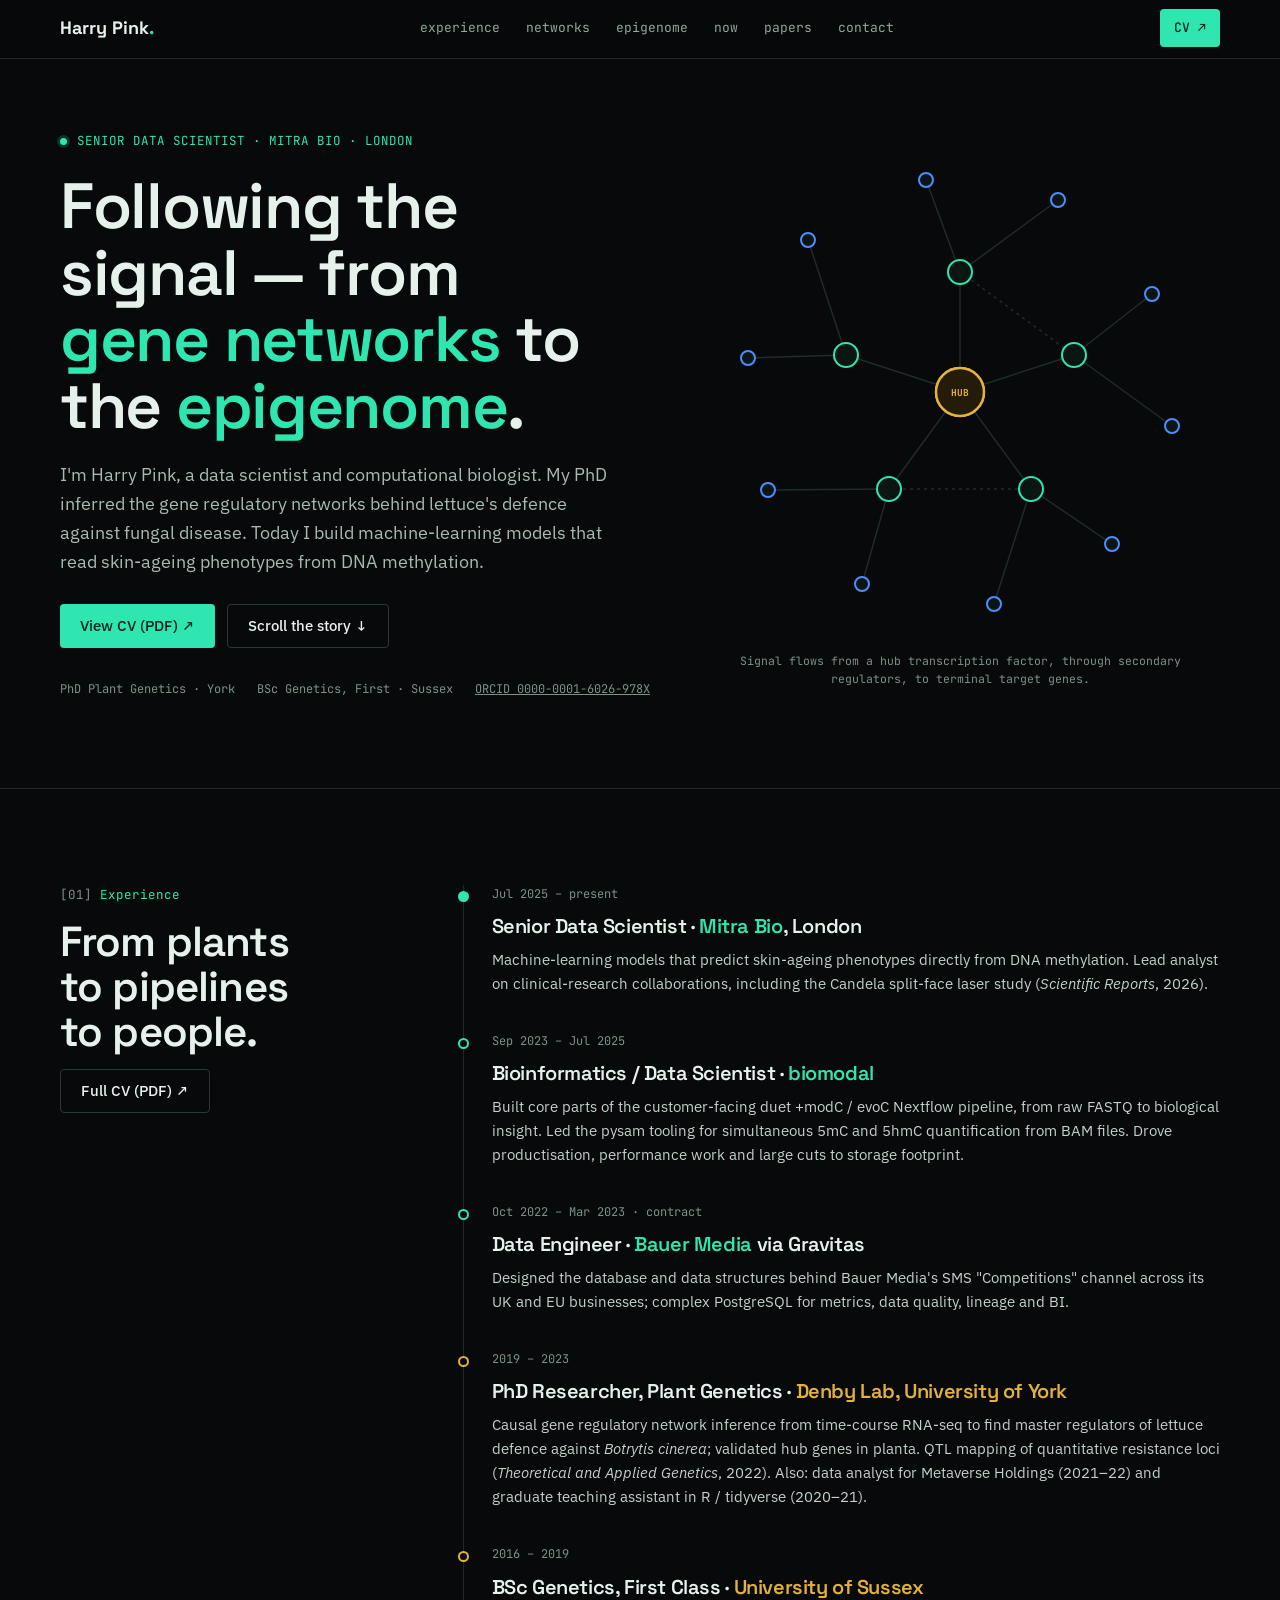
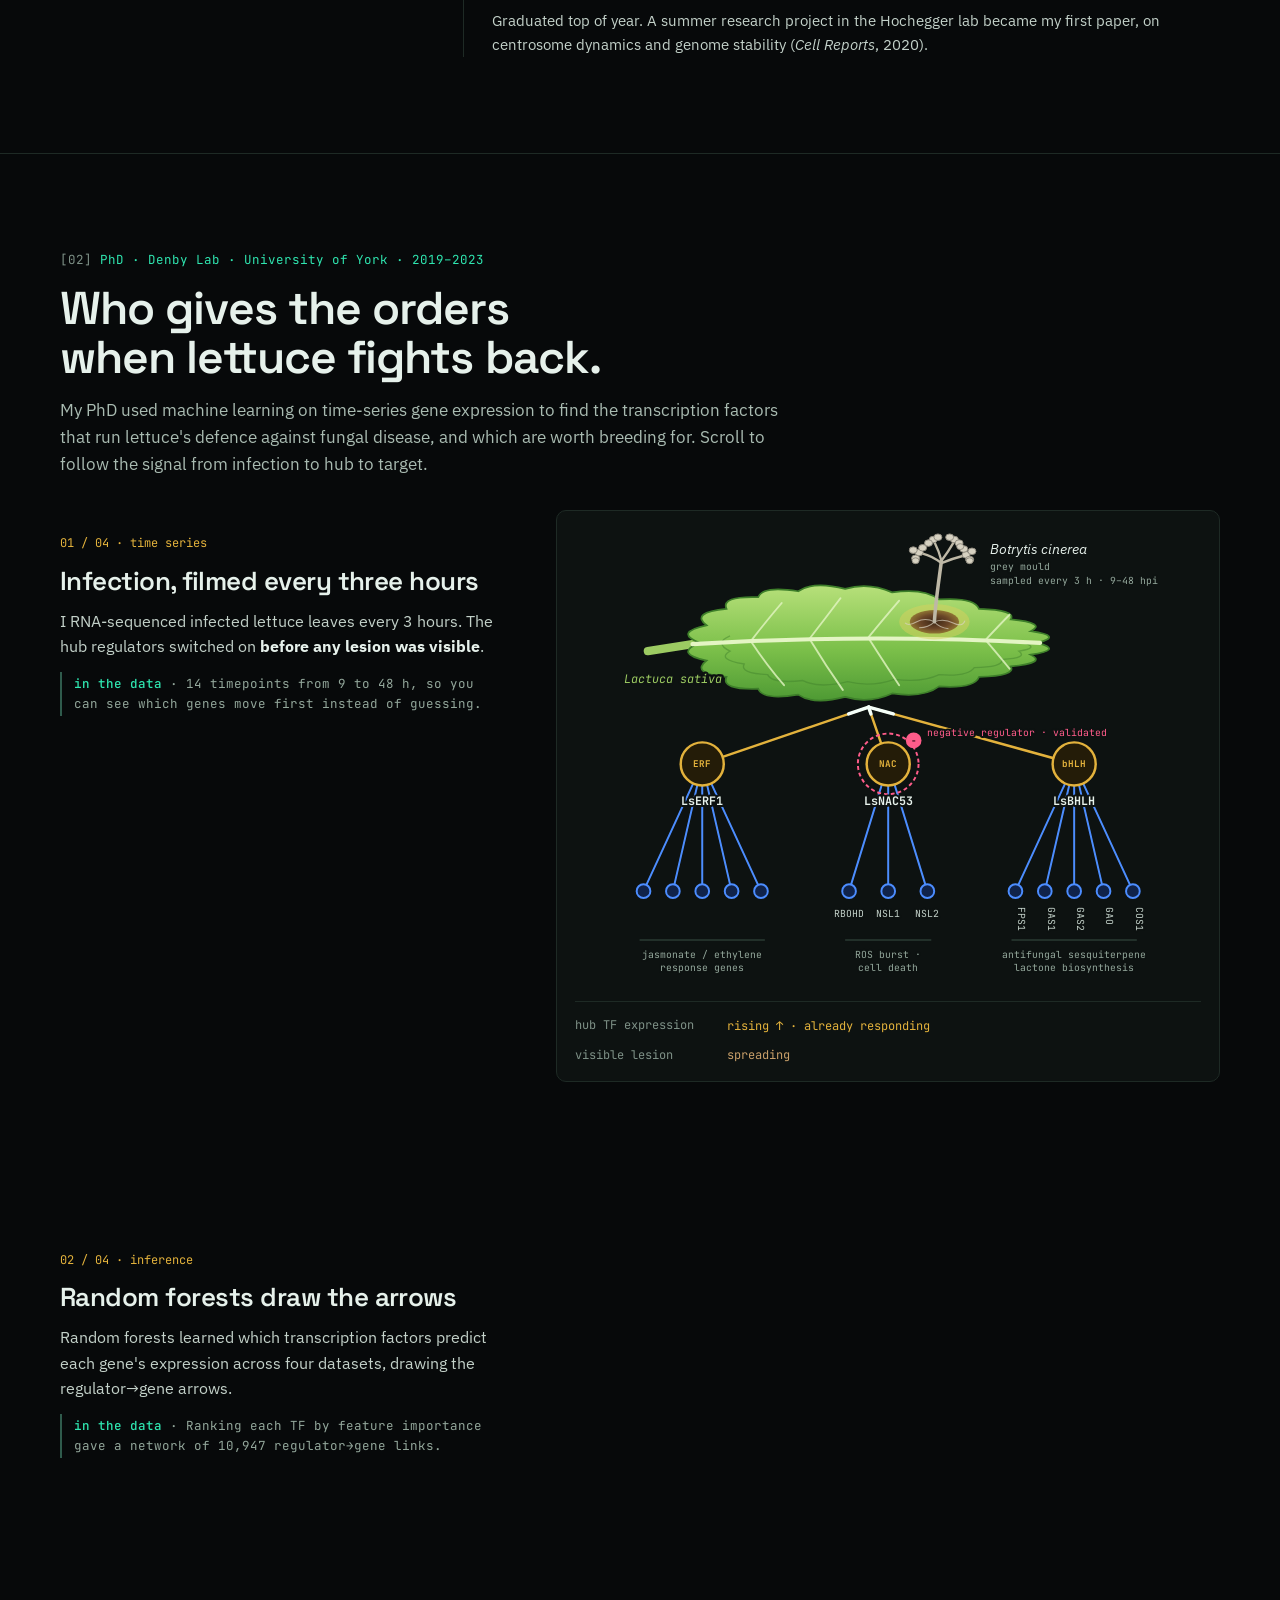
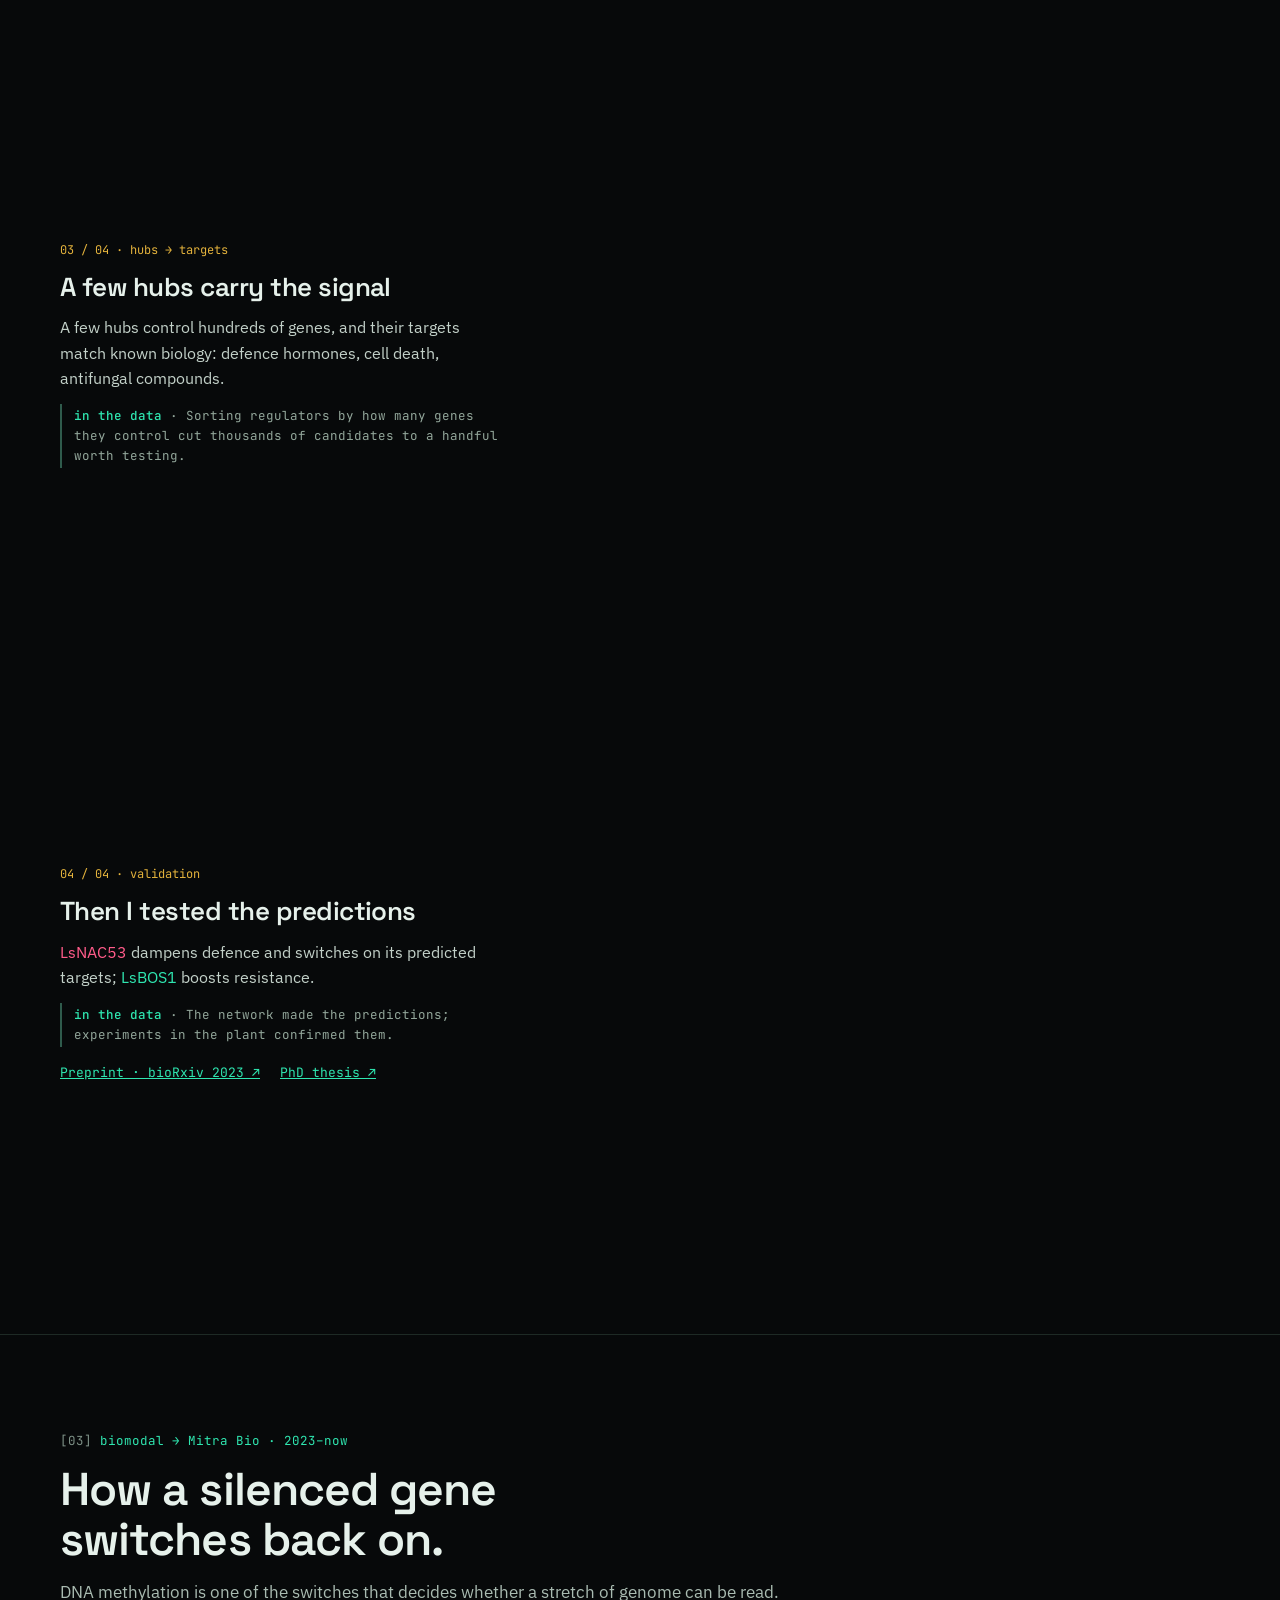
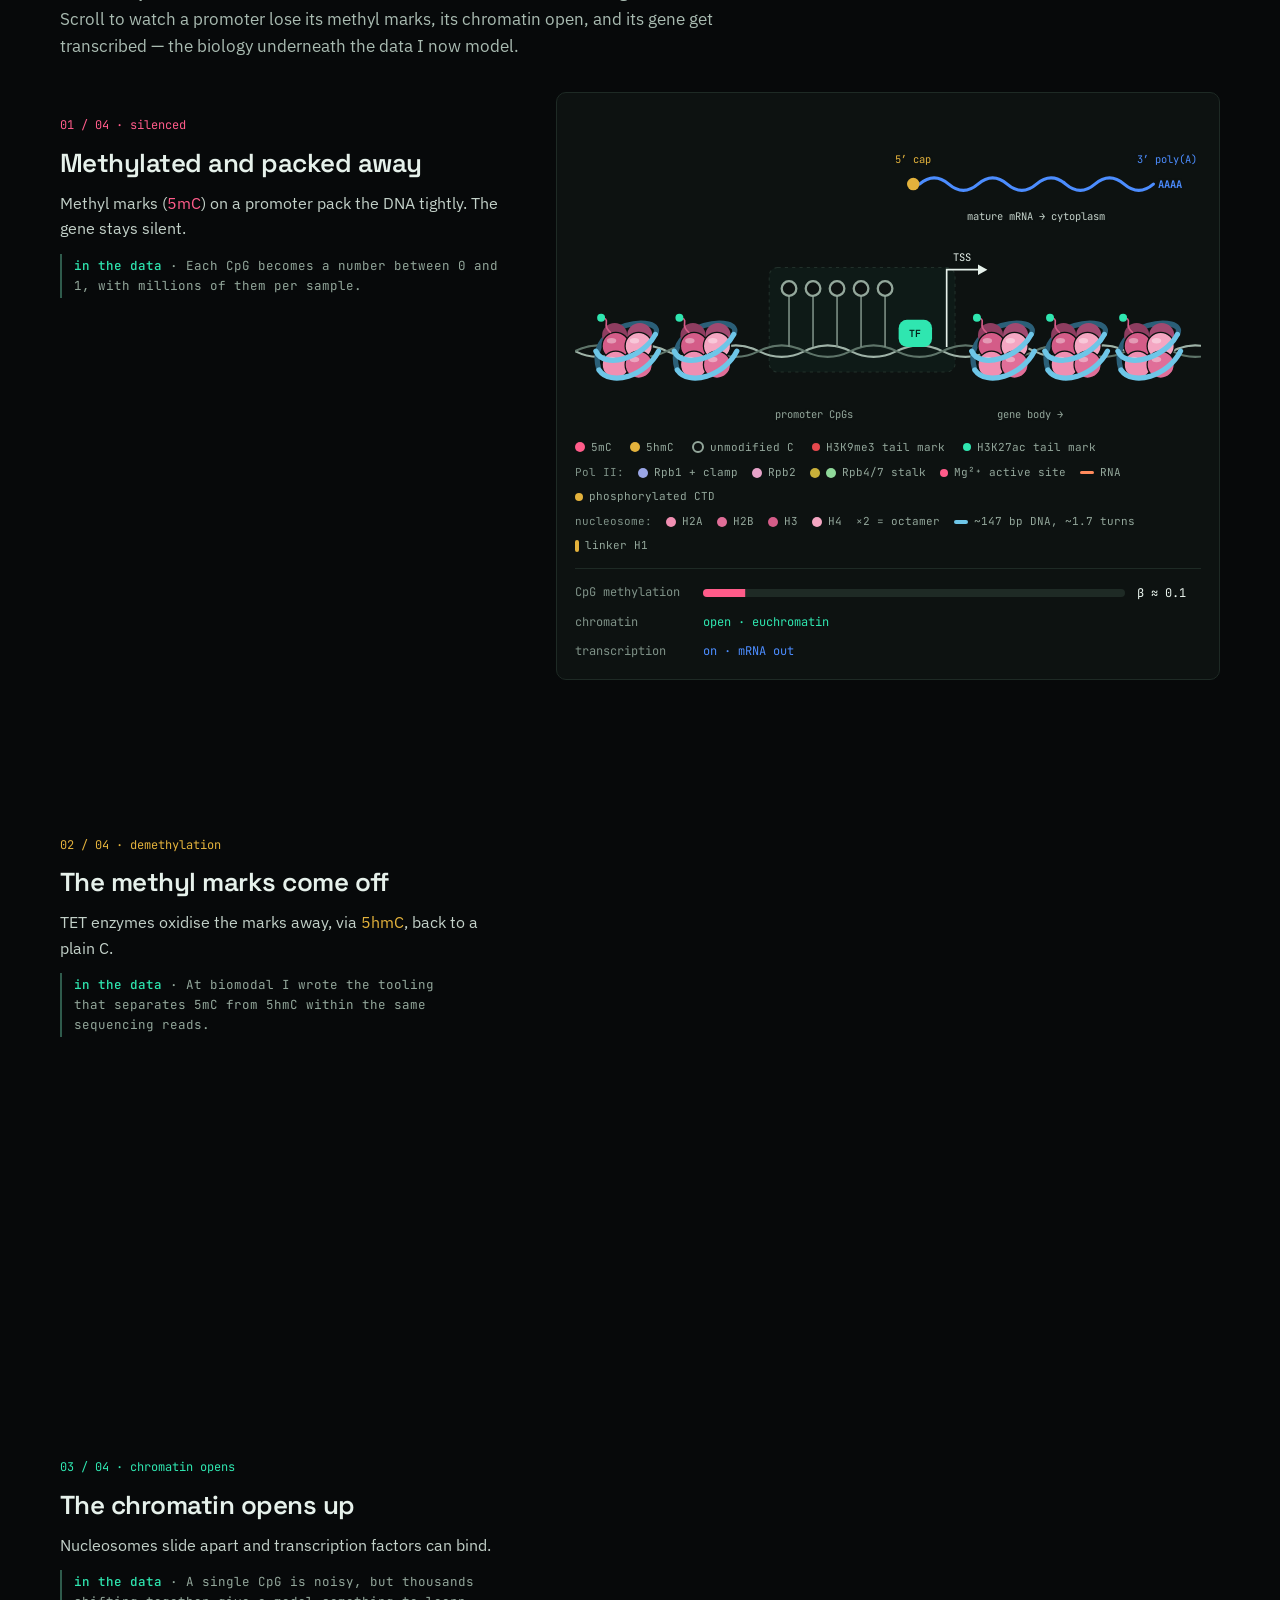
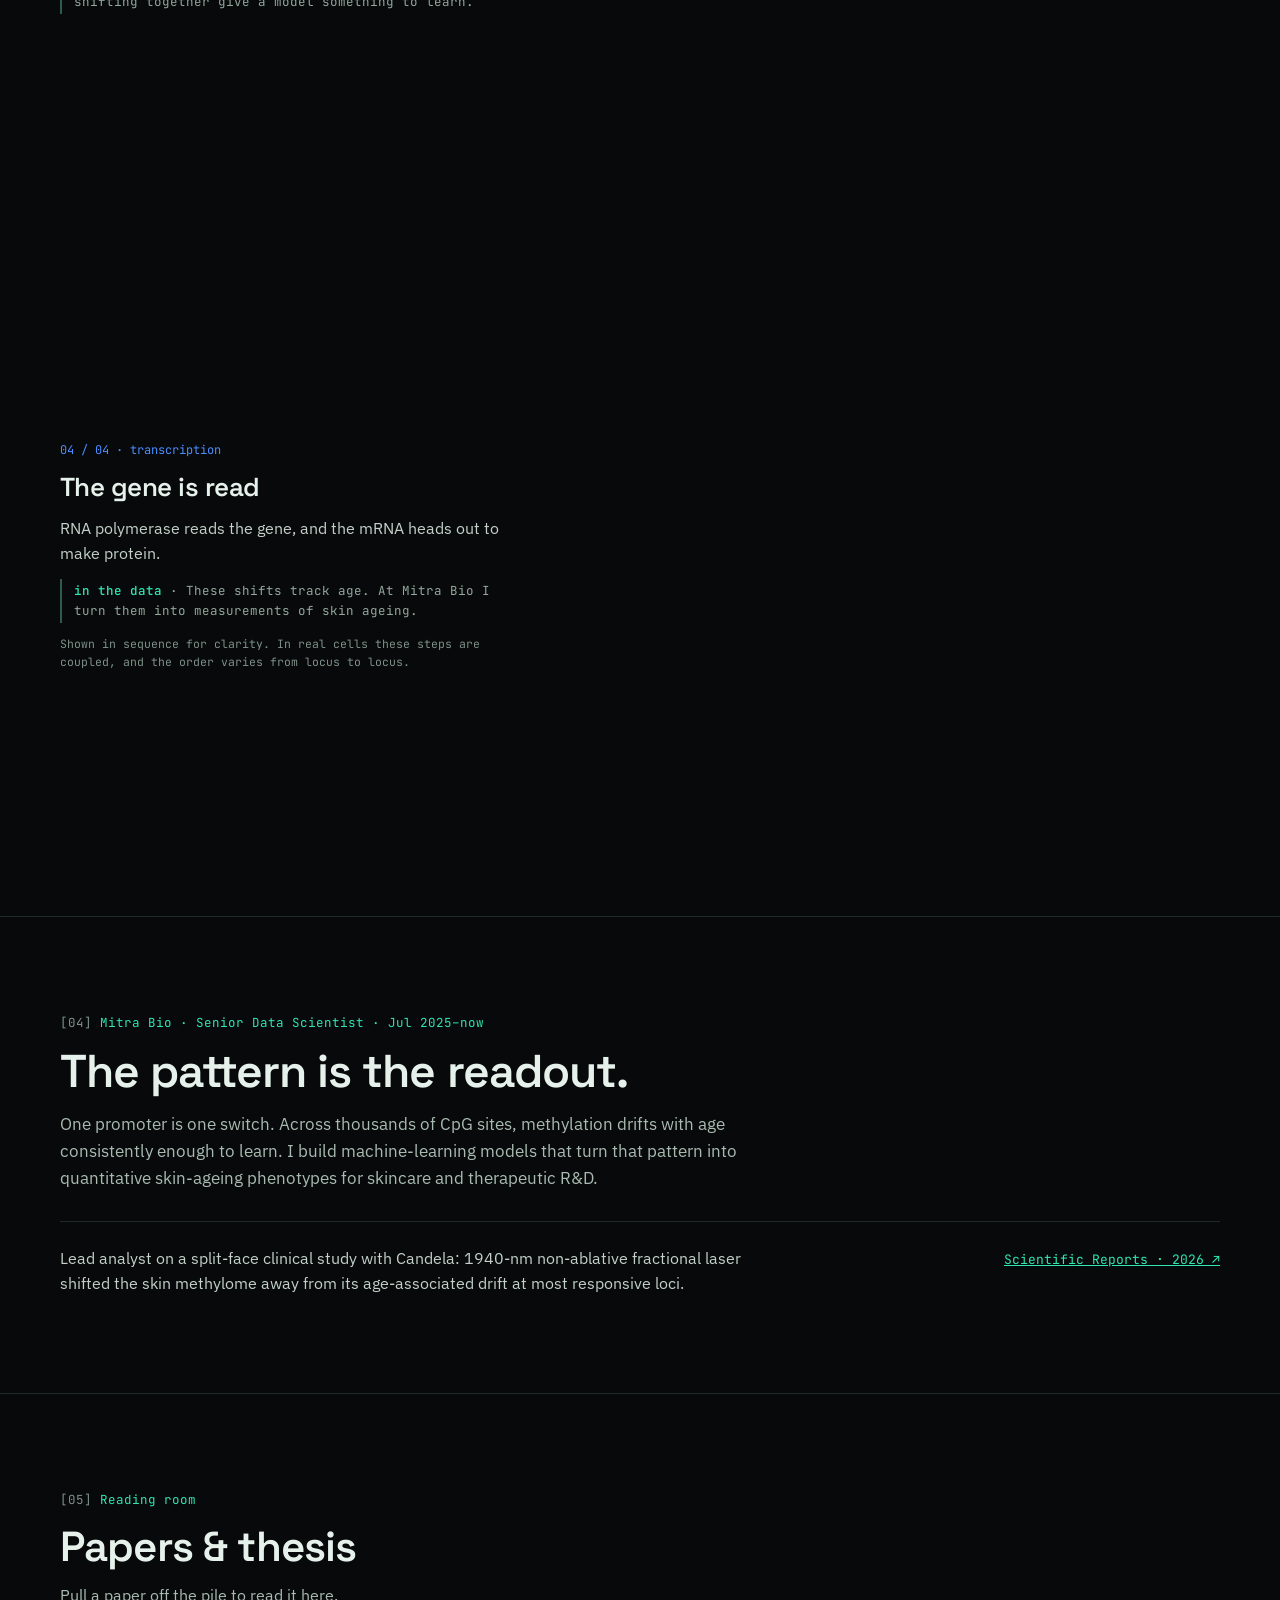
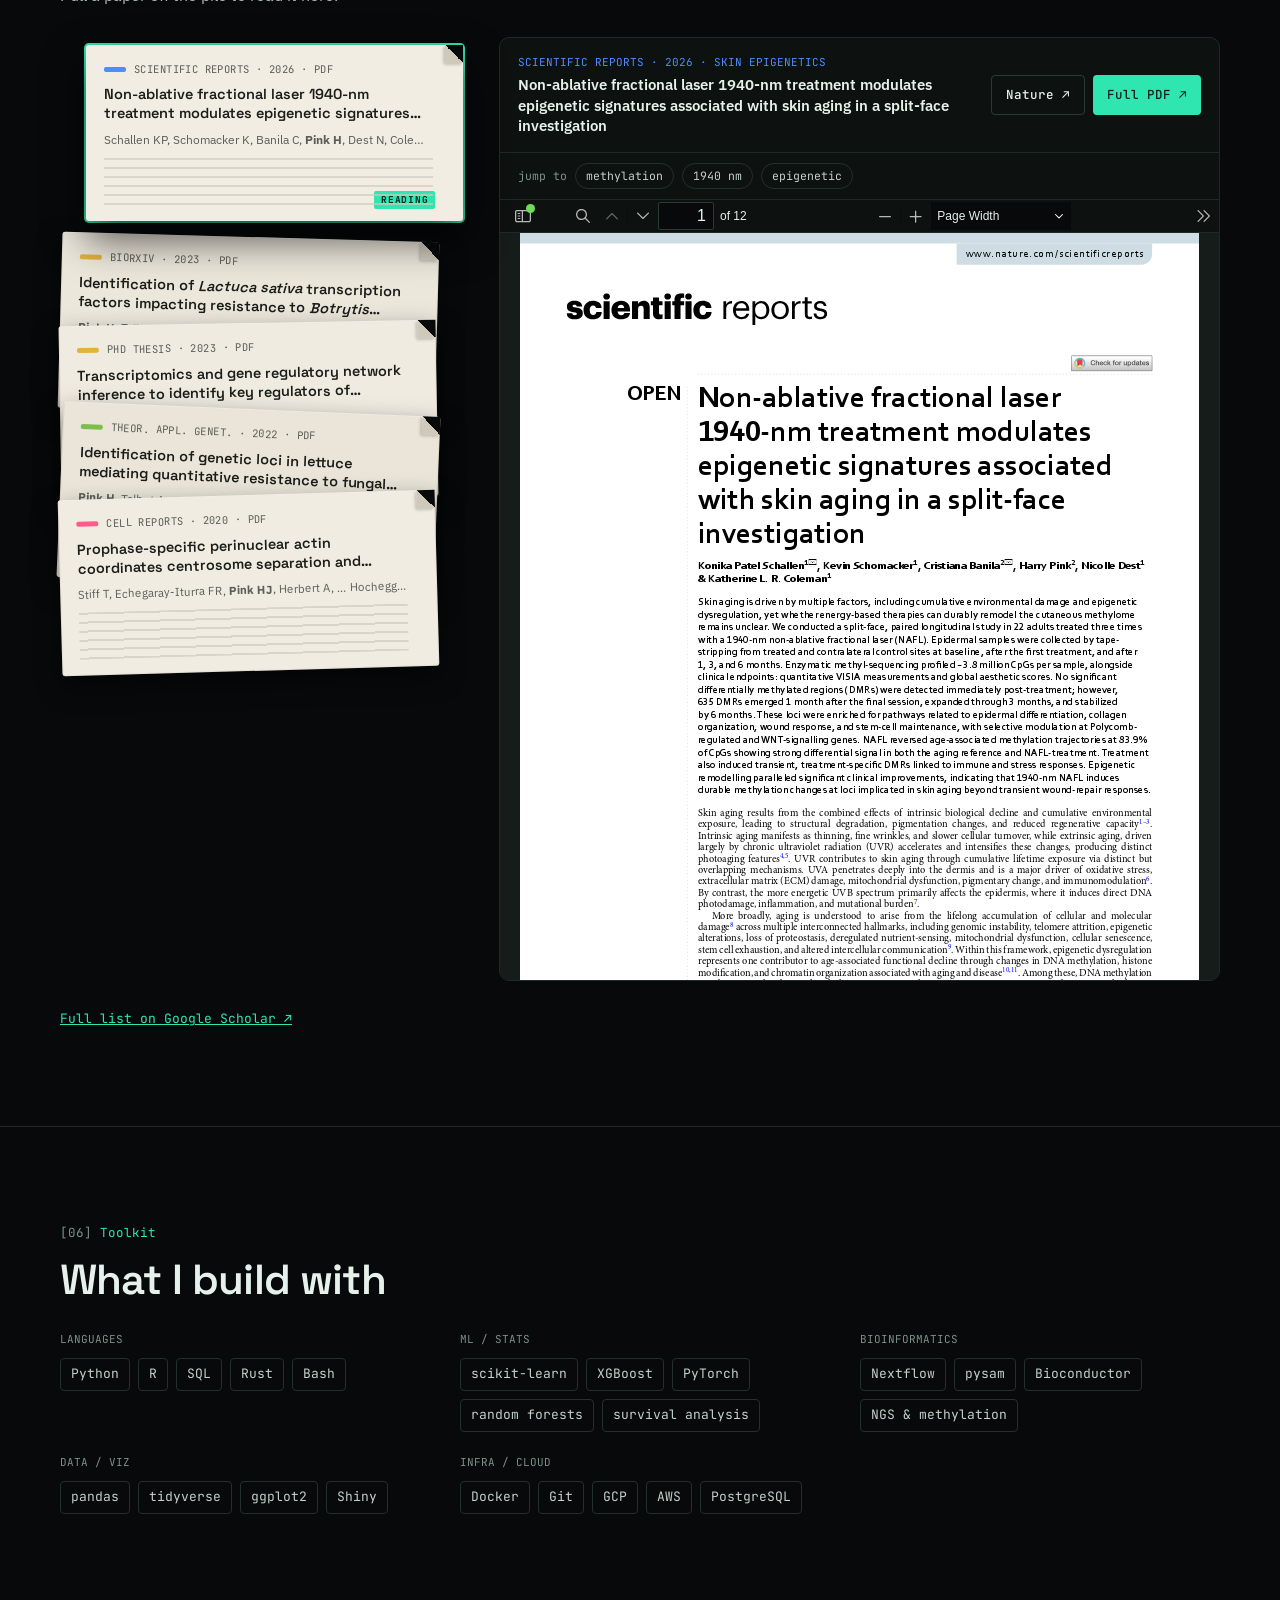
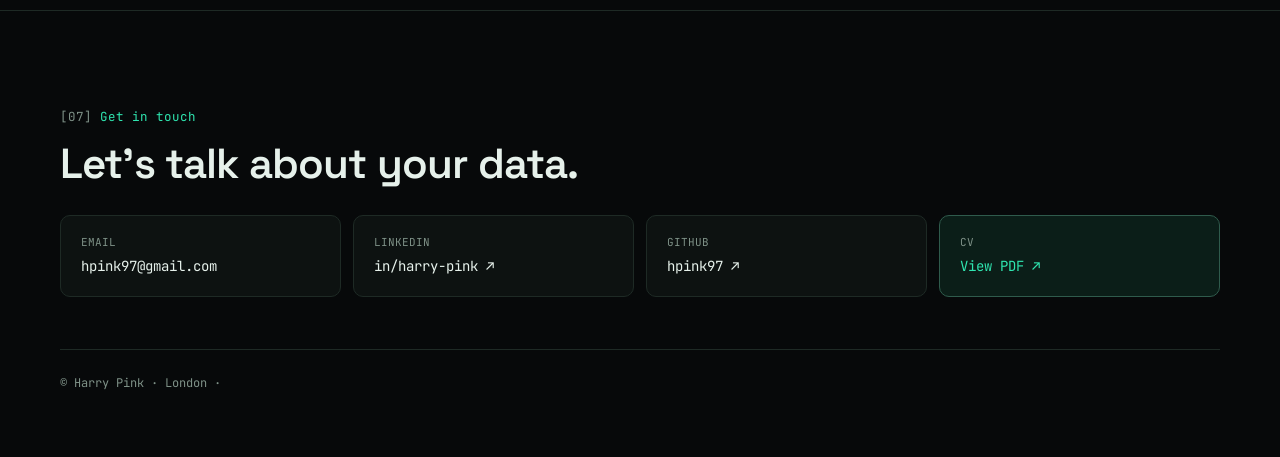
==== commit d75cadc9: "Open CV in browser instead of downloading" ====
--- a/index.html
+++ b/index.html
@@ -49,6 +49,13 @@
   .plotbox{display:none}
   .navlinks{display:none !important}
 }
+@media (max-width:600px){
+  .stage{padding-bottom:6px}
+  .stage>div{padding:10px 12px !important;gap:8px !important}
+  .stage svg{max-height:22vh}
+  .stage .mono[style*="grid"]{font-size:11px !important;gap:4px 10px !important;padding-top:8px !important}
+  .lg-m{display:none !important}
+}
 
 /* ---- paper pile + reader ---- */
 .papers{position:relative;display:flex;flex-wrap:wrap;gap:40px;align-items:flex-start}
@@ -93,6 +100,9 @@
 .v-ctitle{font-family:'Space Grotesk','Helvetica Neue',Arial,sans-serif;font-weight:600;font-size:24px;line-height:1.25;letter-spacing:-.01em}
 .v-rule{height:1px;background:#CFCABD;margin:6px 0}
 @media (max-width:900px){.pile{max-width:none;padding-right:26px}.v-body iframe{height:600px}.v-cover{padding:26px 22px;min-height:0}}
+@media (max-width:600px){.v-body,.v-find{display:none}.v-bar{border-bottom:0}.viewer.reading .v-body{display:block}.viewer.reading .v-find{display:flex}.v-body{scroll-margin-top:64px}.v-body iframe{height:78svh}}
+.v-load{display:none;justify-content:center;width:calc(100% - 36px);margin:0 18px 16px;background:none;cursor:pointer;font-family:'JetBrains Mono',ui-monospace,monospace;font-size:13px}
+@media (max-width:600px){.v-load{display:flex}.viewer.reading .v-load{display:none}}
 
 /* ---- always-on (time-based) hero network ---- */
 @keyframes hp1{0%{stroke-dashoffset:.16;opacity:1}34%{stroke-dashoffset:-1;opacity:1}35%,100%{stroke-dashoffset:-1;opacity:0}}
@@ -211,7 +221,7 @@
 <a class="navlink" href="#papers">papers</a>
 <a class="navlink" href="#contact">contact</a>
 </div>
-<a class="btn btn-p mono" href="Harry_Pink_CV.pdf" download="Harry_Pink_CV.pdf"  style="min-height: 38px; padding: 0 14px; font-size: 13px">CV ↓</a>
+<a class="btn btn-p mono" href="Harry_Pink_CV.pdf" target="_blank" rel="noopener" style="min-height: 38px; padding: 0 14px; font-size: 13px">CV ↗</a>
 </div>
 <div class="prog" style="height: 2px; background: #2FE6B0"></div>
 </nav>
@@ -223,7 +233,7 @@
 <h1 style="margin: 0; font-size: clamp(38px, 5.6vw, 64px); line-height: 1.04; font-weight: 600">Following the signal — from <em>gene networks</em> to the <em>epigenome</em>.</h1>
 <p style="margin: 0; font-size: 18px; color: #A9BBB1; max-width: 50ch">I'm Harry Pink, a data scientist and computational biologist. My PhD inferred the gene regulatory networks behind lettuce's defence against fungal disease. Today I build machine-learning models that read skin-ageing phenotypes from DNA methylation.</p>
 <div style="display: flex; flex-wrap: wrap; gap: 12px; padding-top: 6px">
-<a class="btn btn-p" href="Harry_Pink_CV.pdf" download="Harry_Pink_CV.pdf" target="_blank">Download CV (PDF)</a>
+<a class="btn btn-p" href="Harry_Pink_CV.pdf" target="_blank" rel="noopener">View CV (PDF) ↗</a>
 <a class="btn btn-g" href="#experience">Scroll the story ↓</a>
 </div>
 <div class="mono" style="display: flex; flex-wrap: wrap; gap: 8px 22px; font-size: 12px; color: #7E9187; padding-top: 10px">
@@ -289,7 +299,7 @@
 <div style="flex: 1 1 260px; min-width: 0; display: flex; flex-direction: column; gap: 14px">
 <p class="mono" style="margin: 0; font-size: 12.5px; color: #2FE6B0"><span style="color: #7E9187">[01]</span> Experience</p>
 <h2 style="margin: 0; font-size: clamp(30px, 4vw, 42px); line-height: 1.08; font-weight: 600">From plants to pipelines to people.</h2>
-<a class="btn btn-g" href="Harry_Pink_CV.pdf" download="Harry_Pink_CV.pdf" target="_blank" style="align-self: flex-start">Full CV (PDF) ↓</a>
+<a class="btn btn-g" href="Harry_Pink_CV.pdf" target="_blank" rel="noopener" style="align-self: flex-start">Full CV (PDF) ↗</a>
 </div>
 <div style="flex: 2.2 1 520px; min-width: 0; display: flex; flex-direction: column; gap: 0; border-left: 1px solid #1E2A25; padding-left: 28px">
 <div class="rv" style="position: relative; display: flex; flex-direction: column; gap: 6px; padding-bottom: 36px">
@@ -668,7 +678,7 @@
 </g>
 </g>
 </svg>
-<div class="mono" style="display: flex; flex-wrap: wrap; gap: 6px 18px; font-size: 11px; color: #93A79B">
+<div class="mono lg-m" style="display: flex; flex-wrap: wrap; gap: 6px 18px; font-size: 11px; color: #93A79B">
 <span style="display: inline-flex; align-items: center; gap: 6px"><i style="width: 10px; height: 10px; border-radius: 50%; background: #FF5C8A"></i>5mC</span>
 <span style="display: inline-flex; align-items: center; gap: 6px"><i style="width: 10px; height: 10px; border-radius: 50%; background: #E3B23C"></i>5hmC</span>
 <span style="display: inline-flex; align-items: center; gap: 6px"><i style="width: 8px; height: 8px; border-radius: 50%; border: 2px solid #93A79B"></i>unmodified C</span>
@@ -817,8 +827,10 @@
 <div class="v-find mono"><span>jump to</span><a target="pdfv" href="pdfjs/web/viewer.html?file=../../papers/PIIS2211124720306343.pdf#search=prophase">prophase</a><a target="pdfv" href="pdfjs/web/viewer.html?file=../../papers/PIIS2211124720306343.pdf#search=actin">actin</a><a target="pdfv" href="pdfjs/web/viewer.html?file=../../papers/PIIS2211124720306343.pdf#search=centrosome">centrosome</a></div>
 </div>
 
+<button type="button" class="btn btn-g v-load">Read it here ↓</button>
+
 <div class="v-body">
-<iframe id="pdfv" name="pdfv" src="pdfjs/web/viewer.html?file=../../papers/s41598-026-56604-4.pdf#zoom=page-width" title="Paper PDF viewer" loading="lazy"></iframe>
+<iframe id="pdfv" name="pdfv" title="Paper PDF viewer" loading="lazy"></iframe>
 </div>
 
 </div>
@@ -855,7 +867,7 @@
 <a href="mailto:hpink97@gmail.com" style="border: 1px solid #1E2A25; border-radius: 10px; background: #0D1211; padding: 18px 20px; display: flex; flex-direction: column; gap: 4px; text-decoration: none; color: #E6F1EB"><span style="font-size: 11px; color: #7E9187">EMAIL</span>hpink97@gmail.com</a>
 <a href="https://www.linkedin.com/in/harry-pink/" target="_blank" rel="noopener" style="border: 1px solid #1E2A25; border-radius: 10px; background: #0D1211; padding: 18px 20px; display: flex; flex-direction: column; gap: 4px; text-decoration: none; color: #E6F1EB"><span style="font-size: 11px; color: #7E9187">LINKEDIN</span>in/harry-pink ↗</a>
 <a href="https://github.com/hpink97" target="_blank" rel="noopener" style="border: 1px solid #1E2A25; border-radius: 10px; background: #0D1211; padding: 18px 20px; display: flex; flex-direction: column; gap: 4px; text-decoration: none; color: #E6F1EB"><span style="font-size: 11px; color: #7E9187">GITHUB</span>hpink97 ↗</a>
-<a href="Harry_Pink_CV.pdf" download="Harry_Pink_CV.pdf" target="_blank" style="border: 1px solid #2F5B4C; border-radius: 10px; background: #0B1E18; padding: 18px 20px; display: flex; flex-direction: column; gap: 4px; text-decoration: none; color: #2FE6B0"><span style="font-size: 11px; color: #7E9187">CV</span>Download PDF ↓</a>
+<a href="Harry_Pink_CV.pdf" target="_blank" rel="noopener" style="border: 1px solid #2F5B4C; border-radius: 10px; background: #0B1E18; padding: 18px 20px; display: flex; flex-direction: column; gap: 4px; text-decoration: none; color: #2FE6B0"><span style="font-size: 11px; color: #7E9187">CV</span>View PDF ↗</a>
 </div>
 <p class="mono" style="margin: 24px 0 0; font-size: 12px; color: #7E9187; border-top: 1px solid #1E2A25; padding-top: 24px">© Harry Pink · London · </p>
 </div>
@@ -876,21 +888,35 @@
 // pdf.js can't fetch PDFs over file://, so fall back to the browser's native viewer when opened locally
 const local = location.protocol === 'file:';
 let current = 's41598-026-56604-4.pdf', loading = null;
-if (local) {
-  frame.src = 'papers/' + current + '#view=FitH';
-  document.querySelectorAll('.v-find').forEach(e => e.style.display = 'none');
+const viewerUrl = pdf => local ? 'papers/' + pdf + '#view=FitH' : 'pdfjs/web/viewer.html?file=../../papers/' + pdf + '#zoom=page-width';
+// Phones only load the embed once "Read it here" is tapped
+const phone = matchMedia('(max-width: 600px)');
+const viewerBox = document.querySelector('.viewer');
+const ensureFrame = () => { if ((!phone.matches || viewerBox.classList.contains('reading')) && !frame.getAttribute('src')) frame.src = viewerUrl(current); };
+ensureFrame();
+phone.addEventListener('change', ensureFrame);
+document.querySelector('.v-load').addEventListener('click', () => {
+  viewerBox.classList.add('reading');
+  ensureFrame();
+  frame.parentElement.scrollIntoView({ block: 'start', behavior: 'smooth' });
+});
+// Android Chrome downloads PDFs instead of displaying them, so open those links in pdf.js
+if (/Android/.test(navigator.userAgent) && !local) {
+  document.querySelectorAll('.v-btns .btn-p').forEach(a => a.href = viewerUrl(a.getAttribute('href').replace('papers/', '')));
+  document.querySelectorAll('a[href="Harry_Pink_CV.pdf"]').forEach(a => a.href = 'pdfjs/web/viewer.html?file=../../Harry_Pink_CV.pdf#zoom=page-width');
 }
+if (local) document.querySelectorAll('.v-find').forEach(e => e.style.display = 'none');
 const viewerApp = () => { try { return frame.contentWindow.PDFViewerApplication; } catch { return null; } };
 document.querySelectorAll('.pp-r').forEach(r => r.addEventListener('change', () => {
   const pdf = r.dataset.pdf;
   if (pdf === current) return;
   current = pdf;
+  if (!frame.getAttribute('src')) return;
   const app = viewerApp();
-  if (local) frame.src = 'papers/' + pdf + '#view=FitH';
-  else if (app) {
+  if (!local && app) {
     const p = loading = app.initializedPromise.then(() => app.open({ url: '../../papers/' + pdf }));
     p.finally(() => { if (loading === p) loading = null; });
-  } else frame.src = 'pdfjs/web/viewer.html?file=../../papers/' + pdf + '#zoom=page-width';
+  } else frame.src = viewerUrl(pdf);
 }));
 document.querySelectorAll('.v-find a').forEach(a => a.addEventListener('click', e => {
   const app = viewerApp();
